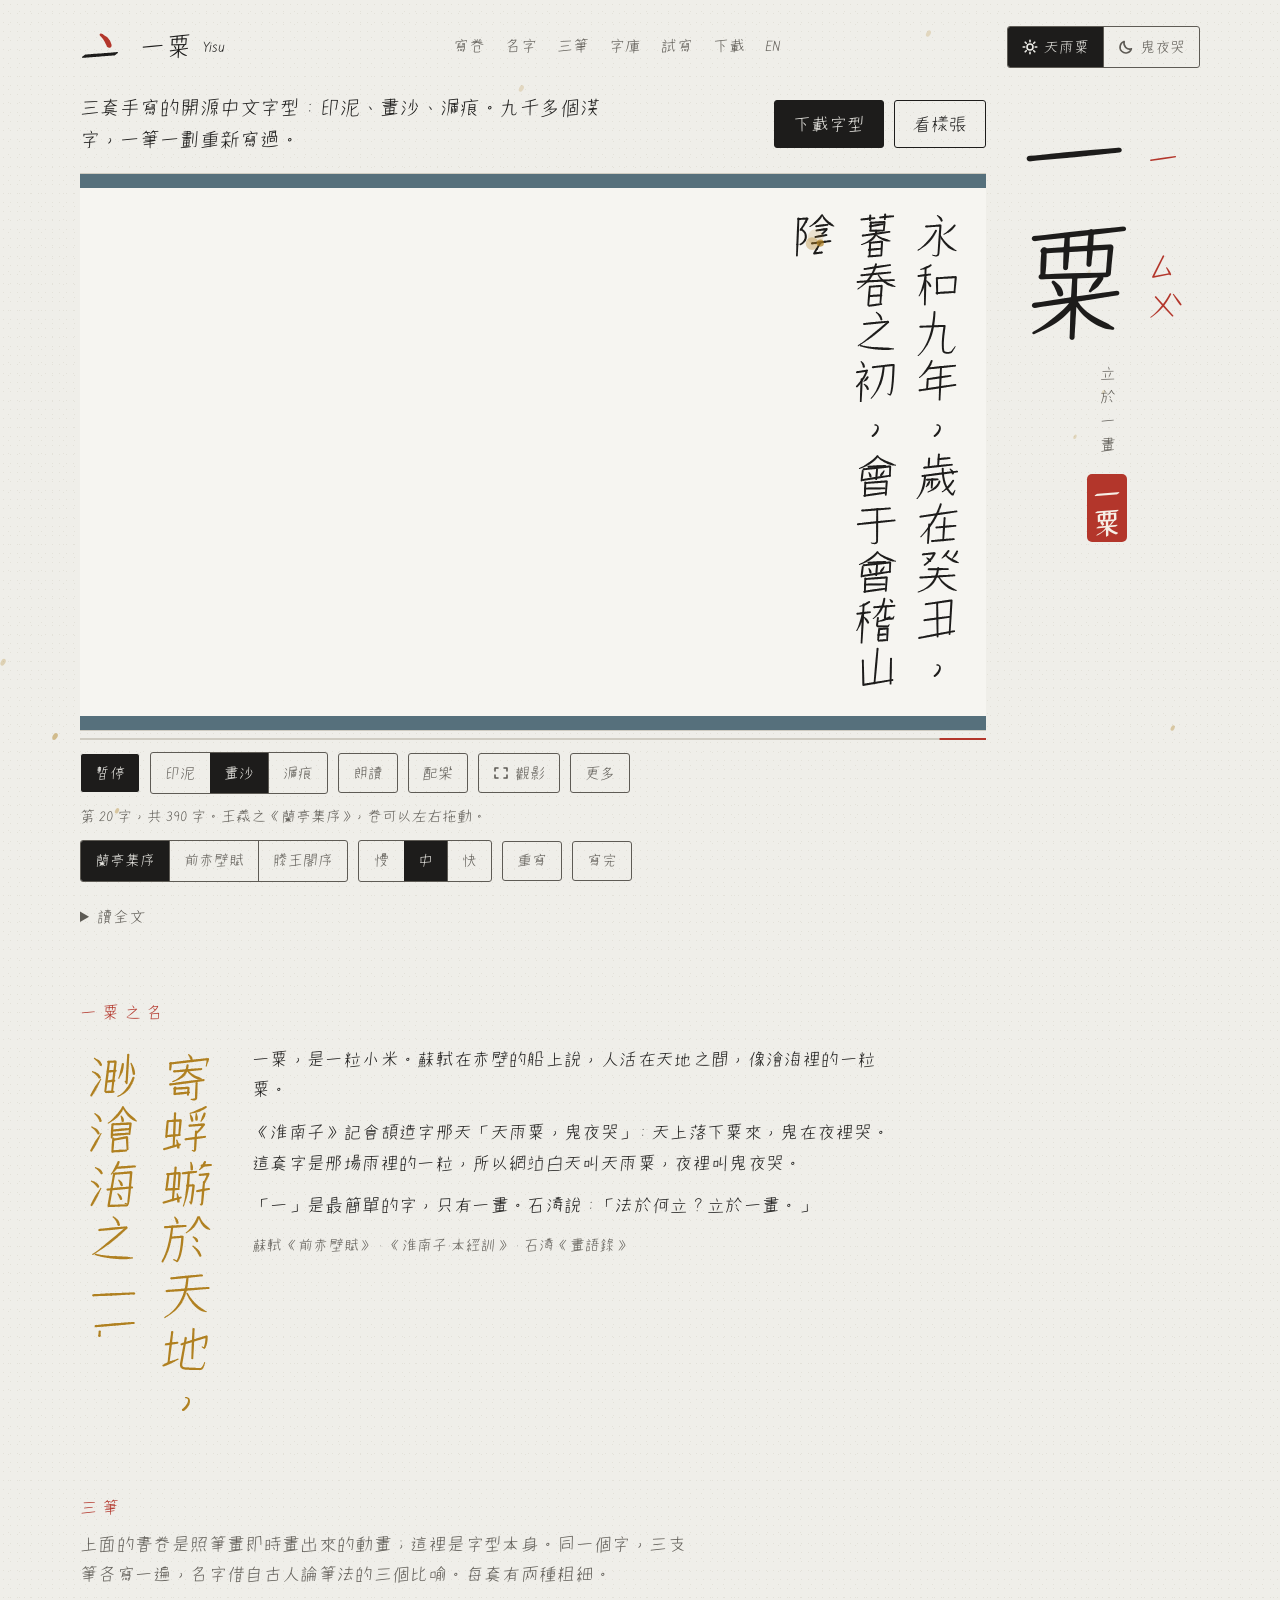
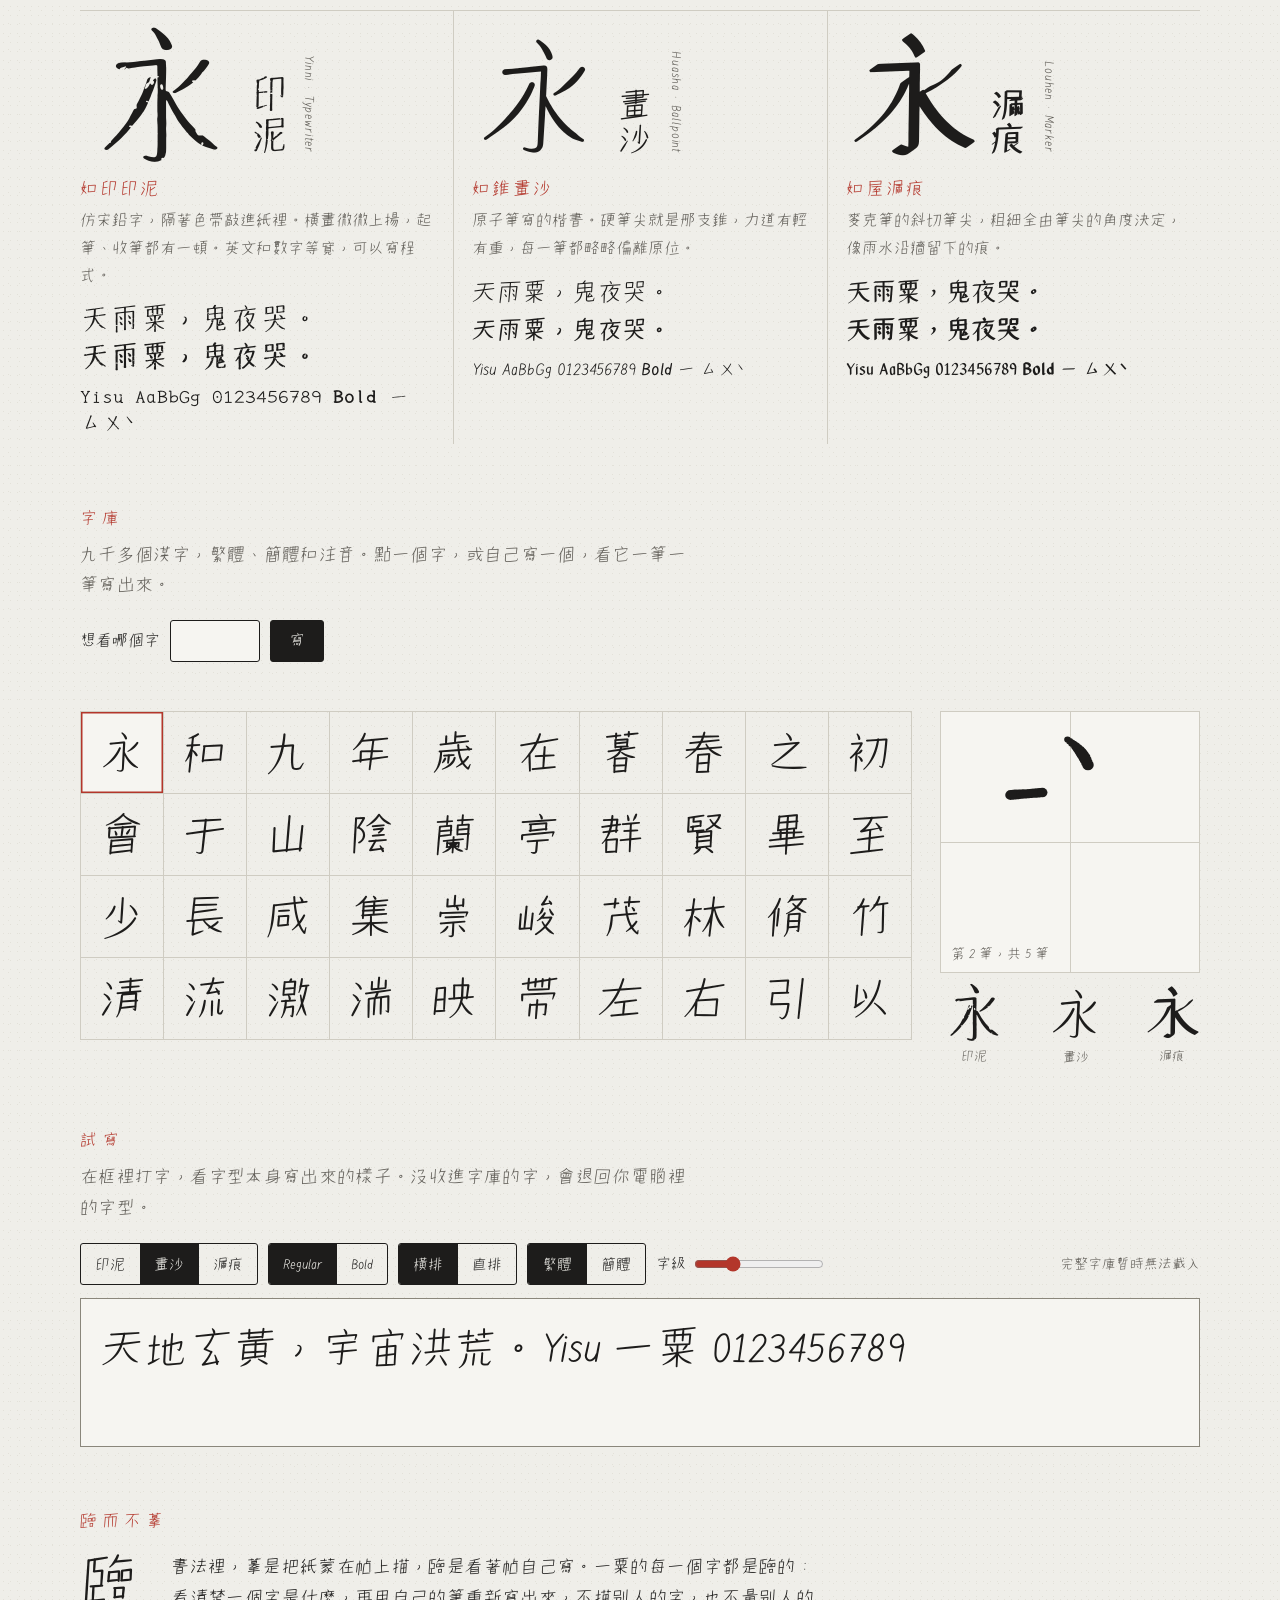
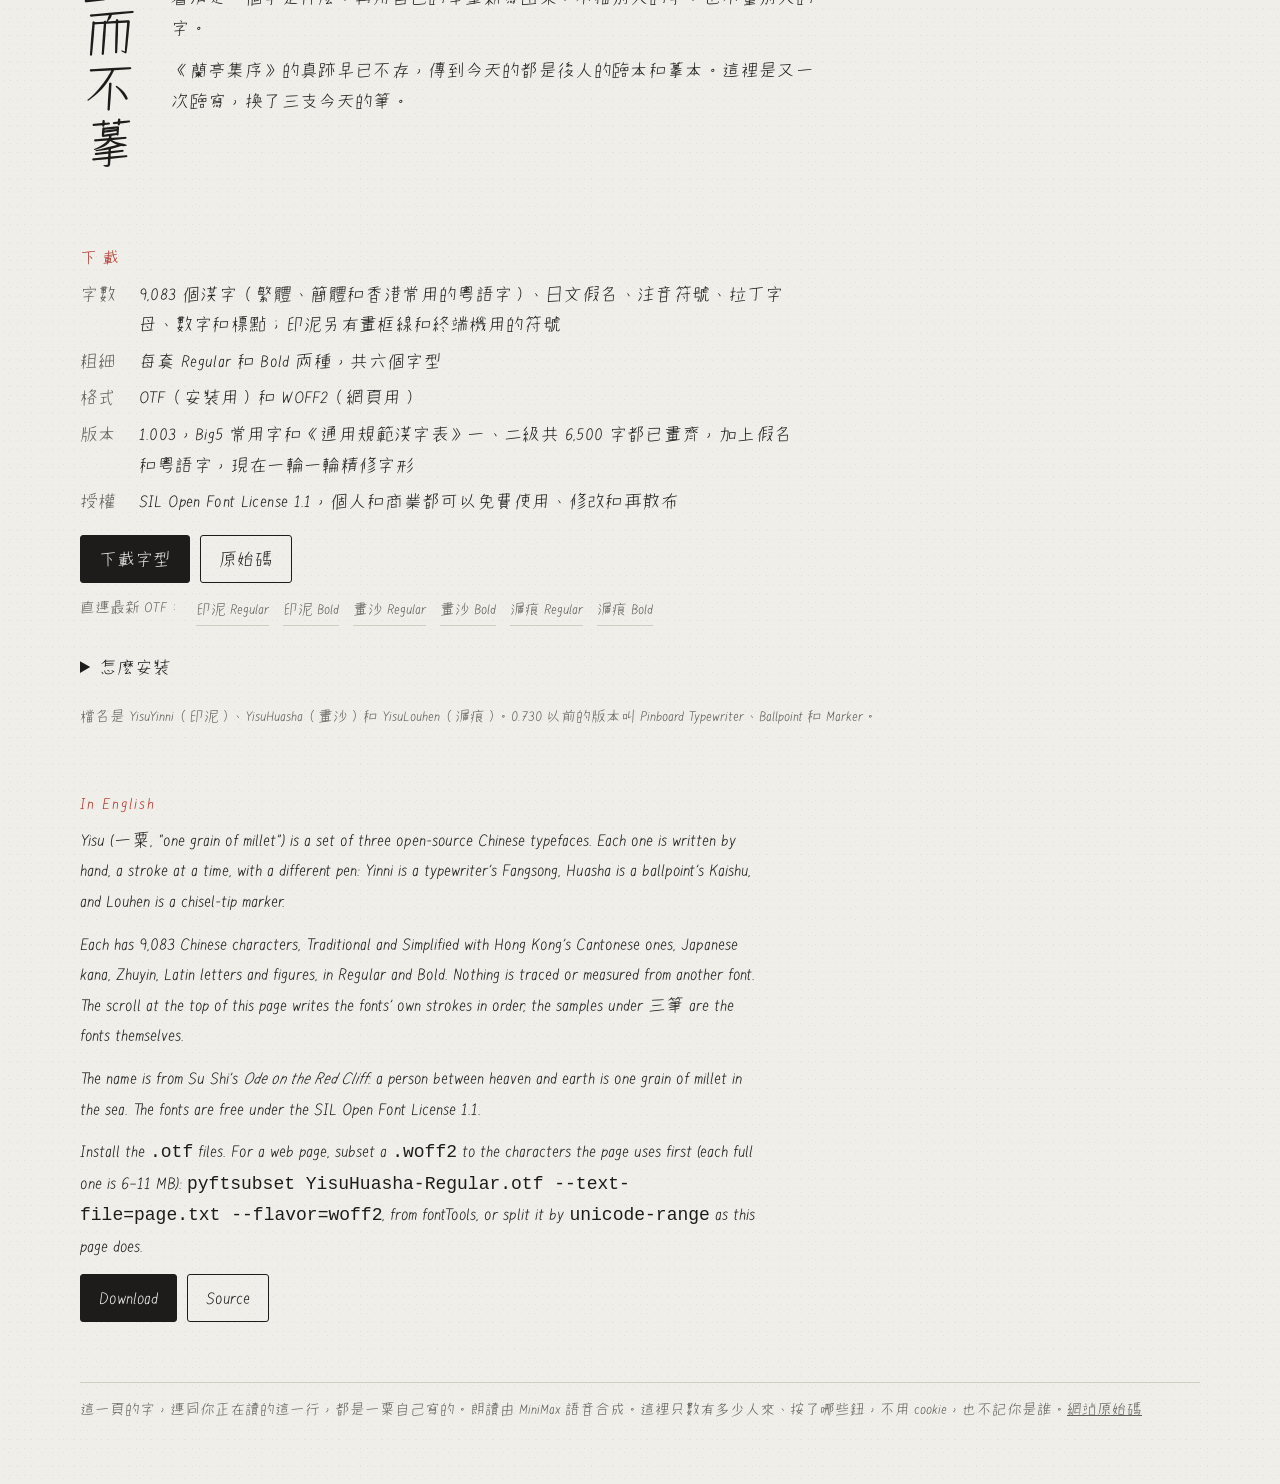
==== public/index.html @ 26fcfbab "Fonts 1.003 Co-Authored-By: Claude Opus 5.5 <noreply@anthropic.com>" ====
<!doctype html>
<html lang="zh-Hant">
<head>
<meta charset="utf-8">
<meta name="viewport" content="width=device-width, initial-scale=1, viewport-fit=cover">
<title>一粟 Yisu · 立於一畫</title>
<meta name="description" content="一粟是三套手寫的開源中文字型：印泥、畫沙、漏痕。九千多個漢字，一筆一劃重新寫過，臨而不摹。">
<link rel="canonical" href="https://yisu.aixie.de/">
<meta property="og:type" content="website">
<meta property="og:locale" content="zh_TW">
<meta property="og:url" content="https://yisu.aixie.de/">
<meta property="og:title" content="一粟 Yisu · 立於一畫">
<meta property="og:description" content="三套手寫的開源中文字型：印泥、畫沙、漏痕。看它一筆一劃寫出《蘭亭集序》。">
<meta property="og:image" content="https://yisu.aixie.de/og.png">
<meta property="og:image:width" content="1200">
<meta property="og:image:height" content="630">
<meta property="og:image:alt" content="一粟：三套手寫的開源中文字型，印泥、畫沙、漏痕">
<meta name="twitter:card" content="summary_large_image">
<meta name="theme-color" content="#efeee9" media="(prefers-color-scheme: light)">
<meta name="theme-color" content="#0b0f17" media="(prefers-color-scheme: dark)">
<script>(function(){try{var t=localStorage.getItem('yisu-theme');if(t==='light'||t==='dark'){document.documentElement.dataset.theme=t;return;}}catch(e){}if(matchMedia('(prefers-color-scheme: dark)').matches)document.documentElement.dataset.theme='dark';})();</script>
<link rel="icon" href="favicon.png" sizes="32x32" type="image/png">
<link rel="icon" href="favicon.svg" type="image/svg+xml">
<link rel="apple-touch-icon" href="apple-touch-icon.png">
<link rel="preload" href="fonts/huasha-400.woff2?v=e124b550" as="font" type="font/woff2" crossorigin>
<!-- ?2 here and on strokes.js, vo.json and the tester's index.json: under their bare names
     browsers kept these for a day. Now they are asked for again on every visit (public/_headers).
     The stroke buckets (strokes/*.json) are asked for with strokes.js's mark of their contents. -->
<link rel="stylesheet" href="fonts/faces.css?2">
<style>
/* One site, two themes from the line the name's story comes from: 天雨粟 by day (rice paper, a
   mounted handscroll), 鬼夜哭 by night (moon, river, the text mirrored in the water). What
   differs between them is all in the tokens. The three families' faces are in fonts/faces.css. */
:root {
  --mode: light; color-scheme: light;
  --paper: #efeee9; --fibre: #e3e1d9; --panel: #f6f5f1; --ink: #1d1c1b; --soft: #5e5b55; --seal: #b3362b; --accent: #b3362b; --line: #cfccc2; --edge: #8a867b;
  --cine-stage: #171615; --cine-paper: #f6f5f1; --cine-ink: #1d1c1b; --cine-band: #56707c; --cine-soft: #a39f94; --cine-moon: transparent; --cine-glow: transparent;
  --band: #56707c; --band-w: 14px; --grain: #b08020; --on-bg: #1d1c1b; --on-fg: #efeee9;
  --night-block: none; --night-flex: none; --glow: none;
  --paper-image: radial-gradient(var(--fibre) .6px, transparent .7px), radial-gradient(var(--fibre) .5px, transparent .6px);
  --paper-size: 7px 9px, 11px 13px;
  --text: "Yisu Huasha", "Songti TC", "Noto Serif TC", "PMingLiU", serif;
  --pen-font: "Yisu Huasha";
}
:root[data-theme="dark"] { --mode: dark; color-scheme: dark; --paper: #0b0f17; --fibre: #121927; --panel: transparent; --ink: #ece8da; --soft: #97a0b2; --seal: #c4472f; --accent: #d9b45a; --line: #263043; --edge: #5f6a80; --cine-stage: #070a10; --cine-paper: transparent; --cine-ink: #ece8da; --cine-band: transparent; --cine-soft: #7f8798; --cine-moon: #ece8da; --cine-glow: rgba(236, 232, 218, .35); --band: transparent; --band-w: 0px; --grain: #d9b45a; --on-bg: #d9b45a; --on-fg: #0b0f17; --night-block: block; --night-flex: flex; --glow: drop-shadow(0 0 5px rgba(236, 232, 218, .35)); --paper-image: linear-gradient(#0b0f17, #121927 60%, #0b0f17); --paper-size: 100% 100%; }
html, body { height: auto; }
body { margin: 0; background-color: var(--paper); background-image: var(--paper-image); background-size: var(--paper-size); background-position: 0 0, 3px 5px;
  color: var(--ink); font-family: var(--text); font-size: 18px; line-height: 1.7; }
canvas { display: block; max-width: none; }
button { font: inherit; color: inherit; cursor: pointer; }
a { color: inherit; }
:focus-visible { outline: 2px solid var(--accent); outline-offset: 2px; }
.sr { position: absolute; width: 1px; height: 1px; overflow: hidden; clip-path: inset(50%); white-space: nowrap; }
.skip:not(:focus) { position: absolute; width: 1px; height: 1px; overflow: hidden; clip-path: inset(50%); white-space: nowrap; }
.skip:focus { position: fixed; top: 8px; left: 8px; z-index: 50; padding: 8px 14px; background: var(--panel); color: var(--ink); border: 1px solid var(--ink); }
/* The grains fall behind the page; only the spark where a stroke begins is drawn over it. */
.rain, .sparks { position: fixed; inset: 0; width: 100%; height: 100%; pointer-events: none; }
.rain { z-index: -1; } .sparks { z-index: 5; }
.wrap { max-width: 1120px; margin: 0 auto; padding-block: 24px 64px; padding-left: max(16px, env(safe-area-inset-left, 0px)); padding-right: max(16px, env(safe-area-inset-right, 0px)); }

.ctl { display: flex; flex-wrap: wrap; gap: 8px 10px; align-items: center; font-size: 15px; }
.ctl .seg { display: inline-flex; border: 1px solid currentColor; border-radius: 3px; overflow: hidden; }
.ctl button { background: none; border: 1px solid currentColor; border-radius: 3px; padding: 6px 14px; line-height: 1.4; min-height: 40px; min-width: 44px; }
.ctl .seg button { border: 0; border-radius: 0; }
.ctl .seg button + button { border-left: 1px solid currentColor; }
.ctl button[aria-pressed="true"], .ctl button[data-on="true"] { background: var(--on-bg); color: var(--on-fg); }
.ctl button:disabled { opacity: .4; cursor: default; }
.ctl button svg { width: 16px; height: 16px; vertical-align: -3px; margin-right: 6px; fill: none; stroke: currentColor; stroke-width: 1.6; stroke-linecap: round; stroke-linejoin: round; }
.ctl label { display: inline-flex; align-items: center; gap: 8px; }
.ctl input[type="range"] { accent-color: var(--accent); width: 130px; height: 44px; margin: 0; }

nav { display: flex; flex-wrap: wrap; gap: 8px 22px; align-items: center; justify-content: space-between; font-size: 16px; color: var(--soft); }
nav .brand { display: flex; align-items: center; gap: 10px; color: var(--ink); text-decoration: none; }
nav .brand b { font-weight: 400; font-size: 26px; line-height: 1; }
nav .brand .mark { width: 40px; height: 40px; flex: none; margin-right: 10px; }
nav .links { display: flex; flex-wrap: wrap; gap: 0 8px; }
nav .links a { text-decoration: none; padding: 9px 6px; border-bottom: 1px solid transparent; }
nav .links a:hover { border-color: var(--accent); color: var(--ink); }

.hero { display: grid; grid-template-columns: minmax(0, 1fr) auto; gap: 28px; align-items: start; margin-top: 22px; }
.intro { display: flex; flex-wrap: wrap; gap: 12px 28px; align-items: center; justify-content: space-between; margin: 0 0 18px; }
.intro p { margin: 0; max-width: 27em; font-size: 20px; line-height: 1.6; }
.get { display: flex; flex-wrap: wrap; gap: 10px; }
.get a { text-decoration: none; padding: 8px 18px; border: 1px solid var(--ink); color: var(--ink); border-radius: 3px; white-space: nowrap; }
.get a.main { background: var(--on-bg); border-color: var(--on-bg); color: var(--on-fg); }
.sky { display: var(--night-flex); align-items: center; justify-content: space-between; gap: 20px; margin: 0 0 16px; }
.sky p { margin: 0; color: var(--soft); font-size: 16px; letter-spacing: .2em; text-align: right; }
.moon { flex: none; width: 84px; height: 84px; border-radius: 50%; margin-left: 4%;
  background: radial-gradient(circle at 38% 36%, #fbf8ec, #ece8da 58%, #cfc9b4); box-shadow: 0 0 44px 10px rgba(236, 232, 218, .22); }
.mount { border-block: var(--band-w) solid var(--band); background: var(--panel); box-shadow: 0 1px 0 var(--line), 0 -1px 0 var(--line); }
.scroll { overflow-x: auto; overflow-y: hidden; scrollbar-width: thin; cursor: grab; }
.scroll.drag { cursor: grabbing; user-select: none; }
#roll { filter: var(--glow); }
.water { display: var(--night-block); height: 1px; background: linear-gradient(90deg, transparent, var(--soft), transparent); opacity: .6; }
.mirror { display: var(--night-block); filter: blur(.4px); margin-top: 2px;
  -webkit-mask-image: linear-gradient(#000 55%, transparent); mask-image: linear-gradient(#000 55%, transparent); }
/* How far the writing has got: it fills from the right, the way the columns run. */
.bar { height: 2px; background: var(--line); margin-top: 8px; }
.bar i { display: block; height: 100%; background: var(--accent); transform-origin: right center; transform: scaleX(0); }
.under { display: flex; flex-wrap: wrap; gap: 10px 24px; align-items: center; justify-content: space-between; margin-top: 12px; color: var(--soft); }
.under .note { font-size: 15px; }
#more { flex-basis: 100%; }
.full { margin-top: 14px; color: var(--soft); font-size: 16px; }
.full summary { cursor: pointer; width: fit-content; padding: 8px 0; }
.full h3 { font-weight: 400; font-size: 17px; color: var(--ink); margin: 14px 0 4px; }
.full h3 small { color: var(--soft); font-size: 15px; margin-left: .6em; }
.full p { margin: 0; max-width: 40em; color: var(--ink); line-height: 1.9; }
.titlecol { display: flex; flex-direction: column; align-items: center; gap: 14px; }
.title { margin: 0; font-weight: 400; font-size: 124px; line-height: 1.04; padding-right: .5em; }
.title span { display: block; position: relative; }
.title i::before, .title i::after { position: absolute; font-style: normal; font-size: .3em; line-height: 1; color: var(--accent); white-space: nowrap; }
.title i::after { content: attr(data-zy); left: 3.5em; top: 50%; transform: translateY(-50%); writing-mode: vertical-rl; }
.title i::before { content: attr(data-tone); left: 4.15em; top: 50%; }
.titlecol .tag { writing-mode: vertical-rl; letter-spacing: .5em; color: var(--soft); font-size: 16px; }
.seal { display: inline-block; background: var(--seal); color: #f6efe6; padding: 6px 5px; border-radius: 5px; font: 700 28px/1.05 "Yisu Louhen", var(--text); writing-mode: vertical-rl; }

h2 { font-weight: 400; font-size: 17px; letter-spacing: .3em; color: var(--accent); margin: 60px 0 6px; scroll-margin-top: 16px; }
.lead { max-width: 34em; color: var(--soft); margin: 0 0 20px; letter-spacing: .02em; }
.pair { display: grid; grid-template-columns: auto minmax(0, 1fr); gap: 32px; align-items: start; margin-top: 16px; }
.pair p { margin: 0 0 12px; max-width: 36em; letter-spacing: .02em; }
.pair .from, .from { color: var(--soft); font-size: 15px; }
.vert { writing-mode: vertical-rl; font-size: 54px; line-height: 1.1; margin: 0; letter-spacing: .04em; }
.pens { display: grid; grid-template-columns: repeat(3, minmax(0, 1fr)); border-top: 1px solid var(--line); }
.pen { padding: 20px 18px 8px; border-left: 1px solid var(--line); min-width: 0; }
.pen:first-child { border-left: 0; padding-left: 0; }
.pen .spec { font-family: var(--f), var(--text); }
.pen .row { display: flex; align-items: flex-end; gap: 12px; }
.pen .glyph { font-size: 132px; line-height: 1; }
.pen h3 { margin: 0 0 8px; font-weight: 400; font-size: 34px; line-height: 1.05; writing-mode: vertical-rl; }
.pen .latin { color: var(--soft); font-size: 14px; letter-spacing: .06em; align-self: flex-end; margin-bottom: 10px; writing-mode: vertical-rl; }
.pen q { display: block; color: var(--accent); margin: 10px 0 4px; quotes: none; letter-spacing: .12em; }
.pen p { margin: 0; color: var(--soft); font-size: 16px; }
.pen .line { color: var(--ink); font-size: 25px; line-height: 1.45; margin-top: 12px; overflow-wrap: anywhere; }
.pen .line + .line { margin-top: 2px; }
.pen .line.small { font-size: 18px; margin-top: 8px; }
.pen .line b, .pen b.line { font-weight: 700; }
.lib { display: grid; grid-template-columns: minmax(0, 1fr) 260px; gap: 28px; align-items: start; }
.cells { display: grid; grid-template-columns: repeat(auto-fill, minmax(48px, 1fr)); border-top: 1px solid var(--line); border-left: 1px solid var(--line); }
.cells button { border: 0; border-right: 1px solid var(--line); border-bottom: 1px solid var(--line); background: none; padding: 9px 4px; min-height: 48px;
  font: 400 30px/1 var(--pen-font), var(--text); color: var(--ink); }
@media (min-width: 1000px) { .cells { grid-template-columns: repeat(auto-fill, minmax(78px, 1fr)); } .cells button { min-height: 82px; font-size: 46px; } }
.cells button[aria-pressed="true"] { background: var(--panel); box-shadow: inset 0 0 0 1.5px var(--accent); }
.big { border: 1px solid var(--line); background-color: var(--panel); padding: 10px; position: relative;
  background-image: linear-gradient(var(--line), var(--line)), linear-gradient(var(--line), var(--line)); background-size: 100% 1px, 1px 100%; background-position: center, center; background-repeat: no-repeat; }
.big .count { position: absolute; left: 10px; bottom: 6px; font-size: 14px; color: var(--soft); }
.three { display: flex; justify-content: space-between; align-items: baseline; margin-top: 10px; font-size: 56px; line-height: 1.1; }
.three span { display: grid; justify-items: center; gap: 2px; }
.three i { font-style: normal; }
.three small { font: 13px/1.4 var(--text); color: var(--soft); }
.ask { display: flex; flex-wrap: wrap; gap: 8px 10px; align-items: center; margin: 0 0 16px; font-size: 16px; }
.ask input { width: 4.5em; font: inherit; text-align: center; padding: 6px 8px; min-height: 28px; border: 1px solid var(--ink); border-radius: 3px; background: var(--panel); color: var(--ink); }
.ask button { border: 1px solid var(--on-bg); border-radius: 3px; padding: 6px 18px; min-height: 42px; background: var(--on-bg); color: var(--on-fg); }
.ask output { color: var(--soft); font-size: 15px; flex-basis: 100%; min-height: 1.7em; }
.try { border: 1px solid var(--edge); background: var(--panel); margin-top: 12px; padding: 16px 20px; min-height: 2.6em; max-height: 70vh; overflow: auto;
  font: 400 44px/1.5 "Yisu Huasha", var(--text); white-space: pre-wrap; overflow-wrap: anywhere; }
.try.v { writing-mode: vertical-rl; height: 8.4em; max-height: none; width: 100%; box-sizing: border-box; }   /* its width would grow with the text */
.try-status { font-size: 14px; color: var(--soft); margin-left: auto; min-height: 1.4em; }
.facts { display: grid; grid-template-columns: auto minmax(0, 1fr); gap: 6px 22px; margin: 4px 0 18px; max-width: 40em; letter-spacing: .02em; }
.facts dt { color: var(--soft); white-space: nowrap; } .facts dd { margin: 0; }
.quick-dl { display: flex; flex-wrap: wrap; gap: 6px 14px; margin-top: 12px; font-size: 15px; color: var(--soft); }
.quick-dl a { text-decoration: none; border-bottom: 1px solid var(--line); padding: 2px 0; }
.quick-dl a:hover { color: var(--ink); border-color: var(--accent); }
.how { margin-top: 18px; max-width: 40em; }
.how summary { cursor: pointer; width: fit-content; padding: 8px 0; }
.how ul { margin: 4px 0 0; padding-left: 1.2em; color: var(--soft); font-size: 16px; }
.how code { font: 14px/1.5 ui-monospace, "SF Mono", Menlo, monospace; color: var(--ink); overflow-wrap: anywhere; }
.en { max-width: 38em; }
.en p { margin: 0 0 12px; }
footer { margin-top: 60px; padding-top: 14px; border-top: 1px solid var(--line); color: var(--soft); font-size: 15px; }
footer a { display: inline-block; padding: 9px 0; margin: -9px 0; }

@media (pointer: coarse) { .ctl button { min-height: 44px; } nav .links a { padding: 11px 8px; } }
@media (max-width: 760px) {
  .hero { grid-template-columns: minmax(0, 1fr); } .titlecol { flex-direction: row; justify-content: flex-start; order: -1; gap: 18px; }
  .title { font-size: 64px; display: flex; padding-right: 0; gap: .5em; } .title span { padding-right: .45em; }
  .title i::after { left: 3.45em; } .title i::before { left: 4.1em; }
  .intro p { font-size: 18px; }
  .pens { grid-template-columns: minmax(0, 1fr); } .pen { border-left: 0; padding-left: 0; border-top: 1px solid var(--line); } .pen:first-child { border-top: 0; }
  .lib { grid-template-columns: minmax(0, 1fr); }
  .pair { gap: 18px; } .vert { font-size: 40px; }
  .try { font-size: 34px; padding: 12px 14px; }
}
@media (max-width: 520px) {
  nav { row-gap: 4px; } nav .links { order: 3; flex: 1 0 100%; justify-content: space-between; gap: 0; } nav .links a { padding-inline: 2px; }
  .theme span { position: absolute; width: 1px; height: 1px; overflow: hidden; clip-path: inset(50%); } .theme svg { margin-right: 0 !important; } }
/* The viewing mode: the scroll alone on a dark table (by night, on the sky itself), large, the
   camera following the pen. The script sizes what is in it, since it knows the screen. */
.cine-on { overflow: hidden; }
.cine { position: fixed; inset: 0; z-index: 20; overflow: hidden; background: var(--cine-stage); color: #ece8da; --on-bg: #ece8da; --on-fg: #171615; outline: 0; }
.cine[hidden], .cine-end[hidden], .cine-label [hidden] { display: none; }
.cine-moon { position: absolute; left: 6%; top: 15%; width: 9%; aspect-ratio: 1; border-radius: 50%; background: var(--cine-moon); box-shadow: 0 0 46px var(--cine-glow); opacity: .92; transition: opacity 1.4s; }
.cine.veil .cine-moon { opacity: .08; }
.cine-label { position: absolute; left: max(3%, env(safe-area-inset-left, 0px)); top: calc(3.4% + env(safe-area-inset-top, 0px)); font-size: 14px; line-height: 1; letter-spacing: .32em; color: var(--cine-soft); transition: opacity .8s; }
.cine-label i { font-style: normal; margin-left: 1.2em; }
.cine-view { position: absolute; left: 0; right: 0; top: 10%; height: 71%; overflow: hidden; transition: opacity 1s; }
/* Two canvases: the stretch of the scroll being written, at full size, and for the closing
   shot the whole scroll small (--mount keeps its mount in scale). */
#cine-roll, #cine-far { position: absolute; left: 0; top: 8px; display: block; background: var(--cine-paper); box-shadow: 0 calc(var(--mount, 8px) * -1) 0 var(--cine-band), 0 var(--mount, 8px) 0 var(--cine-band); transform-origin: 0 0; will-change: transform; }
#cine-far { opacity: 0; }
.cine-water { position: absolute; left: 0; right: 0; display: var(--night-block); pointer-events: none; transition: opacity 1.2s; }
.cine-water::before { content: ""; position: absolute; left: 0; right: 0; top: 0; height: 1px; background: linear-gradient(90deg, transparent, var(--soft), transparent); opacity: .6; }
.cine-water canvas { display: block; margin-top: 2px; filter: blur(.4px); -webkit-mask-image: linear-gradient(#000 55%, transparent); mask-image: linear-gradient(#000 55%, transparent); }
.cine[data-phase="title"] .cine-water, .cine[data-phase="wide"] .cine-water { opacity: 0; transition: opacity .5s; }
/* The words sit on the water there, so they darken it under them. */
:root[data-theme="dark"] .cine-caption canvas { box-sizing: content-box; padding: 10px 70px; background: radial-gradient(ellipse closest-side, var(--cine-stage) 55%, rgba(7, 10, 16, .75) 78%, transparent); }
.cine-card { position: absolute; inset: 0; display: flex; flex-direction: row-reverse; align-items: center; justify-content: center; gap: 2.4%; transition: opacity .8s; }
.cine-card canvas, .cine-caption canvas { display: block; }
#cine-by { align-self: flex-end; }
.cine-caption { position: absolute; left: 0; right: 0; bottom: 3.5%; height: 13%; display: flex; align-items: center; justify-content: center; transition: opacity .6s; }
.cine-end { position: absolute; inset: 0; align-items: flex-end; justify-content: center; padding-bottom: 7vh; }
.cine-ctl { position: absolute; right: max(2.4%, env(safe-area-inset-right, 0px)); top: calc(2.2% + env(safe-area-inset-top, 0px)); max-width: 92%; justify-content: flex-end; font-size: 14px; transition: opacity .4s; }
.cine.idle .cine-ctl:not(:focus-within) { opacity: 0; }
.cine.idle { cursor: none; }
.cine-bar { position: absolute; left: 0; right: 0; bottom: 0; height: 2px; background: rgba(236, 232, 218, .3); }
.cine-bar i { position: absolute; right: 0; top: 0; height: 100%; width: 0; background: var(--accent); }
.cine[data-phase="title"] .cine-view, .cine[data-phase="title"] .cine-label, .cine[data-phase="title"] .cine-caption { opacity: 0; }
.cine:not([data-phase="title"]) .cine-card { opacity: 0; }
.cine[data-phase="wide"] .cine-caption, .cine[data-phase="end"] .cine-caption, .cine.nocap .cine-caption { opacity: 0; }
.cine[data-phase="wide"] #cine-far, .cine[data-phase="end"] #cine-far { opacity: 1; }
.cine[data-phase="wide"] #cine-roll, .cine[data-phase="wide"] #cine-far, .cine[data-phase="end"] #cine-far { transition: transform 3.4s cubic-bezier(.4, 0, .2, 1); }
.cine.settled #cine-roll { opacity: 0; transition: transform 3.4s cubic-bezier(.4, 0, .2, 1), opacity 1.2s; }
/* A narrow screen: the buttons take two rows, so the band above the scroll is taller, and the
   name sits beside the second row. A short one (a phone on its side): smaller buttons, 40 px. */
@media (max-width: 620px) {
  .cine-view { top: 15%; height: 66%; }
  .cine-ctl { font-size: 13px; gap: 6px 8px; }
  .cine-ctl button { padding: 4px 10px; min-height: 44px; }
  .cine-label { top: calc(2.2% + env(safe-area-inset-top, 0px) + 50px); line-height: 44px; font-size: 13px; letter-spacing: .2em; }
  .cine-label i { margin-left: .8em; }
}
@media (max-height: 500px) {
  .cine-ctl { font-size: 13px; top: calc(1% + env(safe-area-inset-top, 0px)); }
  .cine-ctl button { padding: 2px 10px; min-height: 40px; }
  .cine-label { font-size: 12px; top: calc(3.4% + env(safe-area-inset-top, 0px)); line-height: 1; }
}
@media (max-width: 620px) and (max-height: 500px) { .cine:not(.idle) .cine-label { opacity: 0; } }
@media (prefers-reduced-motion: reduce) { .cine * { transition: none !important; } }
@media (prefers-reduced-motion: reduce) { * { scroll-behavior: auto !important; } }
</style>
</head>
<body>

<canvas class="rain" id="rain" aria-hidden="true"></canvas>
<canvas class="sparks" id="sparks" aria-hidden="true"></canvas>
<a class="skip" href="#hero">跳到正文</a>
<div class="wrap">
  <nav aria-label="網站導覽">
    <a class="brand" href="#hero" data-to="hero"><!--mark--><svg xmlns="http://www.w3.org/2000/svg" viewBox="0 0 1000 1000" class="mark" aria-hidden="true"><path fill="var(--ink)" d="M922 628C917 628 907 629 899 630C891 630 878 631 870 632C843 634 808 637 758 641C751 641 738 642 731 643C718 644 710 644 675 648C667 649 654 650 646 650C639 651 628 652 622 652C616 653 603 653 596 654C588 655 576 656 568 656C534 659 525 660 512 661C505 661 492 662 484 663C477 663 464 664 457 665C449 665 435 666 428 667C411 668 390 670 372 671C343 674 329 675 318 675C312 676 301 677 294 677C285 678 273 679 266 679C248 681 227 682 210 684C202 684 190 685 181 686C145 689 141 689 138 690C133 692 123 698 82 728C63 740 62 741 55 747C52 750 50 752 50 755C50 758 53 762 58 768C60 771 61 773 66 773C70 773 77 772 88 771C95 771 107 770 115 769C123 769 137 768 144 767C176 765 187 764 200 763C208 762 220 761 227 761C236 760 247 759 253 759C259 758 270 757 278 757C285 756 299 755 306 755C314 754 326 752 334 751C343 751 355 750 363 749C370 749 382 748 390 747C399 746 411 745 419 745C426 744 439 743 446 743C454 742 466 741 474 741C488 740 506 738 530 736C538 736 549 735 556 734C562 734 573 733 581 732C589 732 601 731 610 730C633 728 651 727 665 726C673 725 685 724 693 724C710 723 731 721 749 720C756 719 770 718 777 717C792 716 810 715 833 713C840 713 849 712 853 712C863 711 863 711 891 691C921 671 941 657 946 652C949 650 950 648 950 645C950 642 948 638 943 632C940 628 939 627 935 627C932 627 929 627 922 628Z"/><path fill="var(--accent)" d="M516 162C499 166 490 179 490 194C490 197 490 203 492 207C494 212 499 218 512 229C531 242 557 272 570 294C583 313 587 319 594 333C600 341 605 350 605 352C607 354 611 360 613 365C617 371 622 380 626 388C630 395 635 406 637 412C660 451 661 455 667 472C673 488 676 494 684 501C697 514 714 520 729 520C760 520 792 496 790 462C790 451 790 451 783 427C779 419 775 406 773 401C770 391 764 373 758 361C757 356 742 333 740 328C738 326 736 322 734 320C732 317 721 302 712 292C701 279 674 253 658 240C641 225 605 203 587 192C583 188 577 186 576 184C551 167 536 160 523 160C522 160 518 160 516 162Z"/></svg><!--/mark--><b class="spec">一粟</b><span>Yisu</span></a>
    <span class="links"><a href="#hero" data-to="hero">寫卷</a><a href="#name" data-to="name">名字</a><a href="#pens" data-to="pens">三筆</a><a href="#lib" data-to="lib">字庫</a><a href="#try" data-to="try">試寫</a><a href="#get" data-to="get">下載</a><a href="#en" data-to="en" lang="en">EN</a></span>
    <span class="ctl"><span class="seg theme" role="group" aria-label="明暗主題">
      <button id="theme-light" data-set="light" aria-pressed="true" aria-label="白天：天雨粟"><svg viewBox="0 0 16 16" aria-hidden="true"><circle cx="8" cy="8" r="3"/><path d="M8 1.2v1.6M8 13.2v1.6M1.2 8h1.6M13.2 8h1.6M3.2 3.2l1.1 1.1M11.7 11.7l1.1 1.1M3.2 12.8l1.1-1.1M11.7 4.3l1.1-1.1"/></svg><span>天雨粟</span></button>
      <button id="theme-dark" data-set="dark" aria-pressed="false" aria-label="夜晚：鬼夜哭"><svg viewBox="0 0 16 16" aria-hidden="true"><path d="M13.4 9.8A5.8 5.8 0 0 1 6.2 2.6a5.8 5.8 0 1 0 7.2 7.2z"/></svg><span>鬼夜哭</span></button>
    </span></span>
  </nav>

  <section class="hero" id="hero">
    <div style="min-width:0">
      <div class="intro">
        <p>三套手寫的開源中文字型：印泥、畫沙、漏痕。九千多個漢字，一筆一劃重新寫過。</p>
        <div class="get"><a class="main" href="https://github.com/zjlgdx/yisu-fonts/releases/latest" target="_blank" rel="noopener">下載字型</a><a href="#pens" data-to="pens">看樣張</a></div>
      </div>
      <div class="sky" aria-hidden="true"><div class="moon"></div><p>月出於東山之上，徘徊於斗牛之間。</p></div>
      <div class="mount"><div class="scroll" id="scroll" tabindex="0" aria-label="直排書卷，可左右捲動">
        <canvas id="roll" role="img"></canvas><div class="water" aria-hidden="true"></div><canvas class="mirror" id="mirror" aria-hidden="true"></canvas>
      </div></div>
      <div class="bar" aria-hidden="true"><i id="bar"></i></div>
      <noscript><p class="lead" style="margin-top:14px">書卷和筆順要開啟 JavaScript 才會寫出來。字型本身在下面的「三筆」，全文在「讀全文」。</p></noscript>
      <div class="under">
        <div class="ctl">
          <button id="play" data-on="true">暫停</button>
          <span class="seg" role="group" aria-label="換筆">
            <button id="pen-clay" data-pen="clay" aria-pressed="false">印泥</button><button id="pen-sand" data-pen="sand" aria-pressed="true">畫沙</button><button id="pen-rain" data-pen="rain" aria-pressed="false">漏痕</button>
          </span>
          <button id="read" aria-pressed="false">朗讀</button>
          <button id="sound" aria-pressed="false">配樂</button>
          <button id="cine-open" title="全螢幕看這一卷，有朗讀和配樂"><svg viewBox="0 0 16 16" aria-hidden="true"><path d="M2 6V3h3M11 3h3v3M14 10v3h-3M5 13H2v-3"/></svg>觀影</button>
          <button id="more-btn" aria-expanded="false" aria-controls="more">更多</button>
        </div>
        <span class="note"><span id="progress"></span><span id="note"></span></span>
        <div class="ctl" id="more" hidden>
          <span class="seg" role="group" aria-label="換一卷">
            <button id="piece-lanting" data-piece="lanting" aria-pressed="true">蘭亭集序</button><button id="piece-chibi" data-piece="chibi" aria-pressed="false">前赤壁賦</button><button id="piece-tengwang" data-piece="tengwang" aria-pressed="false">滕王閣序</button>
          </span>
          <span class="seg" role="group" aria-label="速度">
            <button id="slow" data-rate="0.6" aria-pressed="false">慢</button><button id="mid" data-rate="1.5" aria-pressed="true">中</button><button id="fast" data-rate="4" aria-pressed="false">快</button>
          </span>
          <button id="again">重寫</button>
          <button id="finish">寫完</button>
        </div>
      </div>
      <details class="full">
        <summary>讀全文</summary>
        <h3>蘭亭集序<small>王羲之 · 東晉永和九年</small></h3>
        <p id="text-lanting" class="far">永和九年，歲在癸丑，暮春之初，會于會稽山陰之蘭亭，脩禊事也。群賢畢至，少長咸集。此地有崇山峻領，茂林脩竹；又有清流激湍，暎帶左右，引以為流觴曲水，列坐其次。雖無絲竹管弦之盛，一觴一詠，亦足以暢敘幽情。是日也，天朗氣清，惠風和暢，仰觀宇宙之大，俯察品類之盛，所以遊目騁懷，足以極視聽之娛，信可樂也。夫人之相與，俯仰一世，或取諸懷抱，悟言一室之內；或因寄所託，放浪形骸之外。雖趣舍萬殊，靜躁不同，當其欣於所遇，暫得於己，快然自足，不知老之將至。及其所之既倦，情隨事遷，感慨係之矣。向之所欣，俛仰之閒，以為陳迹，猶不能不以之興懷。況脩短隨化，終期於盡。古人云：「死生亦大矣。」豈不痛哉！每攬昔人興感之由，若合一契，未嘗不臨文嗟悼，不能喻之於懷。固知一死生為虛誕，齊彭殤為妄作。後之視今，亦由今之視昔，悲夫！故列敘時人，錄其所述，雖世殊事異，所以興懷，其致一也。後之攬者，亦將有感於斯文。</p>
        <h3>前赤壁賦（開頭）<small>蘇軾 · 北宋元豐五年</small></h3>
        <p id="text-chibi" class="far">壬戌之秋，七月既望，蘇子與客泛舟遊於赤壁之下。清風徐來，水波不興。舉酒屬客，誦明月之詩，歌窈窕之章。少焉，月出於東山之上，徘徊於斗牛之間。白露橫江，水光接天。縱一葦之所如，凌萬頃之茫然。浩浩乎如馮虛御風，而不知其所止；飄飄乎如遺世獨立，羽化而登仙。</p>
        <h3>滕王閣序<small>王勃 · 唐上元二年</small></h3>
        <p id="text-tengwang" class="far">豫章故郡，洪都新府。星分翼軫，地接衡廬。襟三江而帶五湖，控蠻荊而引甌越。物華天寶，龍光射牛斗之墟；人傑地靈，徐孺下陳蕃之榻。雄州霧列，俊采星馳。臺隍枕夷夏之交，賓主盡東南之美。都督閻公之雅望，棨戟遙臨；宇文新州之懿範，襜帷暫駐。十旬休假，勝友如雲。千里逢迎，高朋滿座。騰蛟起鳳，孟學士之詞宗；紫電青霜，王將軍之武庫。家君作宰，路出名區。童子何知？躬逢勝餞。<br>
          時維九月，序屬三秋。潦水盡而寒潭清，煙光凝而暮山紫。儼驂騑於上路，訪風景於崇阿。臨帝子之長洲，得天人之舊館。層臺聳翠，上出重霄；飛閣流丹，下臨無地。鶴汀鳧渚，窮島嶼之縈迴；桂殿蘭宮，即岡巒之體勢。<br>
          披繡闥，俯雕甍。山原曠其盈視，川澤紆其駭矚。閭閻撲地，鐘鳴鼎食之家；舸艦彌津，青雀黃龍之舳。雲銷雨霽，彩徹區明。落霞與孤鶩齊飛，秋水共長天一色。漁舟唱晚，響窮彭蠡之濱；雁陣驚寒，聲斷衡陽之浦。<br>
          遙襟甫暢，逸興遄飛。爽籟發而清風生，纖歌凝而白雲遏。睢園綠竹，氣凌彭澤之樽；鄴水朱華，光照臨川之筆。四美具，二難并。窮睇眄於中天，極娛遊於暇日。天高地迥，覺宇宙之無窮；興盡悲來，識盈虛之有數。望長安於日下，目吳會於雲間。地勢極而南溟深，天柱高而北辰遠。關山難越，誰悲失路之人；萍水相逢，盡是他鄉之客。懷帝閽而不見，奉宣室以何年？<br>
          嗟乎！時運不齊，命途多舛。馮唐易老，李廣難封。屈賈誼於長沙，非無聖主；竄梁鴻於海曲，豈乏明時？所賴君子安貧，達人知命。老當益壯，寧移白首之心；窮且益堅，不墜青雲之志。酌貪泉而覺爽，處涸轍以猶歡。北海雖賒，扶搖可接；東隅已逝，桑榆非晚。孟嘗高潔，空餘報國之情；阮籍猖狂，豈效窮途之哭？<br>
          勃，三尺微命，一介書生，無路請纓，等終軍之弱冠；有懷投筆，慕宗愨之長風。捨簪笏於百齡，奉晨昏於萬里。非謝家之寶樹，接孟氏之芳鄰。他日趨庭，叨陪鯉對；今茲捧袂，喜託龍門。楊意不逢，撫凌雲而自惜；鍾期既遇，奏流水以何慚？<br>
          嗚乎！勝地不常，盛筵難再。蘭亭已矣，梓澤丘墟。臨別贈言，幸承恩於偉餞；登高作賦，是所望於群公。敢竭鄙懷，恭疏短引。一言均賦，四韻俱成。請灑潘江，各傾陸海云爾。<br>
          滕王高閣臨江渚，佩玉鳴鸞罷歌舞。畫棟朝飛南浦雲，珠簾暮捲西山雨。閒雲潭影日悠悠，物換星移幾度秋。閣中帝子今何在，檻外長江空自流。</p>
        <p class="from" style="margin-top:12px">《蘭亭集序》依神龍本的寫法：脩、暎、俛、閒、以、由、攬、領、迹。《滕王閣序》連同篇末的詩。</p>
      </details>
    </div>
    <div class="titlecol">
      <h1 class="title spec"><span>一<i aria-hidden="true" data-zy="ㄧ"></i></span><span>粟<i aria-hidden="true" data-zy="ㄙㄨ" data-tone="ˋ"></i></span><b class="sr" lang="en"> Yisu</b></h1>
      <span class="tag">立於一畫</span>
      <span class="seal spec" title="一粟" aria-hidden="true">一粟</span>
    </div>
  </section>

  <h2 id="name">一粟之名</h2>
  <div class="pair">
    <canvas id="quote" role="img" aria-label="寄蜉蝣於天地，渺滄海之一粟。"></canvas>
    <div>
      <p>一粟，是一粒小米。蘇軾在赤壁的船上說，人活在天地之間，像滄海裡的一粒粟。</p>
      <p>《淮南子》記倉頡造字那天「天雨粟，鬼夜哭」：天上落下粟來，鬼在夜裡哭。這套字是那場雨裡的一粒，所以網站白天叫天雨粟，夜裡叫鬼夜哭。</p>
      <p>「一」是最簡單的字，只有一畫。石濤說：「法於何立？立於一畫。」</p>
      <p class="from">蘇軾《前赤壁賦》 · 《淮南子·本經訓》 · 石濤《畫語錄》</p>
    </div>
  </div>

  <h2 id="pens">三筆</h2>
  <p class="lead">上面的書卷是照筆畫即時畫出來的動畫；這裡是字型本身。同一個字，三支筆各寫一遍，名字借自古人論筆法的三個比喻。每套有兩種粗細。</p>
  <div class="pens">
    <article class="pen" style="--f: 'Yisu Yinni'">
      <div class="row"><span class="glyph spec" aria-hidden="true">永</span><h3 class="spec">印泥</h3><span class="latin" lang="en">Yinni · Typewriter</span></div>
      <q>如印印泥</q><p>仿宋鉛字，隔著色帶敲進紙裡。橫畫微微上揚，起筆、收筆都有一頓。英文和數字等寬，可以寫程式。</p>
      <p class="line spec">天雨粟，鬼夜哭。</p><p class="line spec"><b>天雨粟，鬼夜哭。</b></p>
      <p class="line small spec">Yisu AaBbGg 0123456789 <b>Bold</b> ㄧ ㄙㄨˋ</p>
    </article>
    <article class="pen" style="--f: 'Yisu Huasha'">
      <div class="row"><span class="glyph spec" aria-hidden="true">永</span><h3 class="spec">畫沙</h3><span class="latin" lang="en">Huasha · Ballpoint</span></div>
      <q>如錐畫沙</q><p>原子筆寫的楷書。硬筆尖就是那支錐，力道有輕有重，每一筆都略略偏離原位。</p>
      <p class="line spec">天雨粟，鬼夜哭。</p><p class="line spec"><b>天雨粟，鬼夜哭。</b></p>
      <p class="line small spec">Yisu AaBbGg 0123456789 <b>Bold</b> ㄧ ㄙㄨˋ</p>
    </article>
    <article class="pen" style="--f: 'Yisu Louhen'">
      <div class="row"><span class="glyph spec" aria-hidden="true">永</span><h3 class="spec">漏痕</h3><span class="latin" lang="en">Louhen · Marker</span></div>
      <q>如屋漏痕</q><p>麥克筆的斜切筆尖，粗細全由筆尖的角度決定，像雨水沿牆留下的痕。</p>
      <p class="line spec">天雨粟，鬼夜哭。</p><p class="line spec"><b>天雨粟，鬼夜哭。</b></p>
      <p class="line small spec">Yisu AaBbGg 0123456789 <b>Bold</b> ㄧ ㄙㄨˋ</p>
    </article>
  </div>

  <h2 id="lib">字庫</h2>
  <p class="lead">九千多個漢字，繁體、簡體和注音。點一個字，或自己寫一個，看它一筆一筆寫出來。</p>
  <form class="ask" id="ask"><label for="ask-in">想看哪個字</label><input id="ask-in" autocomplete="off" autocapitalize="off" spellcheck="false" aria-describedby="ask-msg"><button type="submit">寫</button><output id="ask-msg"></output></form>
  <div class="lib">
    <div class="cells" id="cells" role="group" aria-label="選一個字" data-spec="永和九年歲在暮春之初會于山陰蘭亭群賢畢至少長咸集崇峻茂林脩竹清流激湍映帶左右引以"></div>
    <div>
      <div class="big"><canvas id="big" role="img" aria-label="放大的筆順"></canvas><span class="count" id="count"></span></div>
      <div class="three" id="three" aria-hidden="true"><span style="font-family:'Yisu Yinni',var(--text)"><i></i><small>印泥</small></span><span style="font-family:'Yisu Huasha',var(--text)"><i></i><small>畫沙</small></span><span style="font-family:'Yisu Louhen',var(--text)"><i></i><small>漏痕</small></span></div>
    </div>
  </div>

  <h2 id="try">試寫</h2>
  <p class="lead">在框裡打字，看字型本身寫出來的樣子。沒收進字庫的字，會退回你電腦裡的字型。</p>
  <div class="ctl">
    <span class="seg" role="group" aria-label="字型">
      <button id="try-clay" data-pen="clay" aria-pressed="false">印泥</button><button id="try-sand" data-pen="sand" aria-pressed="true">畫沙</button><button id="try-rain" data-pen="rain" aria-pressed="false">漏痕</button>
    </span>
    <span class="seg" role="group" aria-label="粗細">
      <button id="try-regular" data-w="400" aria-pressed="true">Regular</button><button id="try-bold" data-w="700" aria-pressed="false">Bold</button>
    </span>
    <span class="seg" role="group" aria-label="排向">
      <button id="try-h" data-v="0" aria-pressed="true">橫排</button><button id="try-v" data-v="1" aria-pressed="false">直排</button>
    </span>
    <span class="seg" role="group" aria-label="字形標準">
      <button id="try-tw" data-lang="zh-Hant" aria-pressed="true">繁體</button><button id="try-cn" data-lang="zh-Hans" aria-pressed="false">簡體</button>
    </span>
    <label>字級<input type="range" id="try-size" min="16" max="120" value="44"></label>
    <span class="try-status" id="try-status" aria-live="polite"></span>
  </div>
  <div class="try spec" id="try-in" lang="zh-Hant" contenteditable="true" role="textbox" aria-multiline="true" aria-label="試寫" spellcheck="false">天地玄黃，宇宙洪荒。Yisu 一粟 0123456789</div>

  <h2 id="creed">臨而不摹</h2>
  <div class="pair">
    <p class="vert spec" aria-hidden="true">臨而不摹</p>
    <div>
      <p>書法裡，摹是把紙蒙在帖上描，臨是看著帖自己寫。一粟的每一個字都是臨的：看清楚一個字是什麼，再用自己的筆重新寫出來，不描別人的字，也不量別人的字。</p>
      <p>《蘭亭集序》的真跡早已不存，傳到今天的都是後人的臨本和摹本。這裡是又一次臨寫，換了三支今天的筆。</p>
    </div>
  </div>

  <h2 id="get">下載</h2>
  <dl class="facts">
    <dt>字數</dt><dd>9,083 個漢字（繁體、簡體和香港常用的粵語字）、日文假名、注音符號、拉丁字母、數字和標點；印泥另有畫框線和終端機用的符號</dd>
    <dt>粗細</dt><dd>每套 Regular 和 Bold 兩種，共六個字型</dd>
    <dt>格式</dt><dd>OTF（安裝用）和 WOFF2（網頁用）</dd>
    <dt>版本</dt><dd>1.003，Big5 常用字和《通用規範漢字表》一、二級共 6,500 字都已畫齊，加上假名和粵語字，現在一輪一輪精修字形</dd>
    <dt>授權</dt><dd>SIL Open Font License 1.1，個人和商業都可以免費使用、修改和再散布</dd>
  </dl>
  <div class="get"><a class="main" href="https://github.com/zjlgdx/yisu-fonts/releases/latest" target="_blank" rel="noopener">下載字型</a><a href="https://github.com/zjlgdx/yisu-fonts" target="_blank" rel="noopener">原始碼</a></div>
  <div class="quick-dl" aria-label="直連下載最新 OTF">
    <span>直連最新 OTF：</span>
    <a href="https://github.com/zjlgdx/yisu-fonts/releases/latest/download/YisuYinni-Regular.otf">印泥 Regular</a>
    <a href="https://github.com/zjlgdx/yisu-fonts/releases/latest/download/YisuYinni-Bold.otf">印泥 Bold</a>
    <a href="https://github.com/zjlgdx/yisu-fonts/releases/latest/download/YisuHuasha-Regular.otf">畫沙 Regular</a>
    <a href="https://github.com/zjlgdx/yisu-fonts/releases/latest/download/YisuHuasha-Bold.otf">畫沙 Bold</a>
    <a href="https://github.com/zjlgdx/yisu-fonts/releases/latest/download/YisuLouhen-Regular.otf">漏痕 Regular</a>
    <a href="https://github.com/zjlgdx/yisu-fonts/releases/latest/download/YisuLouhen-Bold.otf">漏痕 Bold</a>
  </div>
  <details class="how">
    <summary>怎麼安裝</summary>
    <ul>
      <li>macOS：下載 <code>.otf</code>，點兩下打開，按「安裝」。</li>
      <li>Windows：在 <code>.otf</code> 上按右鍵，選「安裝」。</li>
      <li>Linux：放進 <code>~/.local/share/fonts</code>，再執行 <code>fc-cache -f</code>。</li>
      <li>網頁：完整的 <code>.woff2</code> 每個有 6 到 11 MB，直接放上網頁，要先下載好幾 MB 才看得到字。先把頁面用到的字切出來：裝好 <code>pip install fonttools brotli</code>，執行 <code>pyftsubset YisuHuasha-Regular.otf --text-file=page.txt --flavor=woff2 --output-file=yisu-huasha.woff2</code>（<code>page.txt</code> 放頁面上的文字），再在 CSS 裡寫 <code>@font-face { font-family: "Yisu Huasha"; src: url(yisu-huasha.woff2) format("woff2"); }</code>。文字常變的網站，可以像這一頁一樣，把字型切成幾十個小檔，各配一段 <code>unicode-range</code>，瀏覽器就只下載用到的那幾個。</li>
    </ul>
  </details>
  <p class="from" style="margin-top:14px">檔名是 YisuYinni（印泥）、YisuHuasha（畫沙）和 YisuLouhen（漏痕）。0.730 以前的版本叫 Pinboard Typewriter、Ballpoint 和 Marker。</p>

  <h2 id="en" lang="en" style="letter-spacing:.12em">In English</h2>
  <div class="en" lang="en">
    <p>Yisu (一粟, “one grain of millet”) is a set of three open-source Chinese typefaces. Each one is written by hand, a stroke at a time, with a different pen: Yinni is a typewriter’s Fangsong, Huasha is a ballpoint’s Kaishu, and Louhen is a chisel-tip marker.</p>
    <p>Each has 9,083 Chinese characters, Traditional and Simplified with Hong Kong’s Cantonese ones, Japanese kana, Zhuyin, Latin letters and figures, in Regular and Bold. Nothing is traced or measured from another font. The scroll at the top of this page writes the fonts’ own strokes in order; the samples under 三筆 are the fonts themselves.</p>
    <p>The name is from Su Shi’s <i>Ode on the Red Cliff</i>: a person between heaven and earth is one grain of millet in the sea. The fonts are free under the SIL Open Font License 1.1.</p>
    <p>Install the <code>.otf</code> files. For a web page, subset a <code>.woff2</code> to the characters the page uses first (each full one is 6–11 MB): <code>pyftsubset YisuHuasha-Regular.otf --text-file=page.txt --flavor=woff2</code>, from fontTools, or split it by <code>unicode-range</code> as this page does.</p>
    <div class="get"><a class="main" href="https://github.com/zjlgdx/yisu-fonts/releases/latest" target="_blank" rel="noopener">Download</a><a href="https://github.com/zjlgdx/yisu-fonts" target="_blank" rel="noopener">Source</a></div>
  </div>

  <footer>這一頁的字，連同你正在讀的這一行，都是一粟自己寫的。朗讀由 MiniMax 語音合成。這裡只數有多少人來、按了哪些鈕，不用 cookie，也不記你是誰。<a href="https://github.com/zjlgdx/yisu" target="_blank" rel="noopener">網站原始碼</a></footer>
</div>

<div class="cine" id="cine" hidden data-phase="title" tabindex="-1" role="dialog" aria-modal="true" aria-label="觀影">
  <div class="cine-moon" aria-hidden="true"></div>
  <div class="cine-label" id="cine-label" aria-hidden="true"><b data-piece="lanting">蘭亭集序<i>王羲之</i></b><b data-piece="chibi">前赤壁賦<i>蘇軾</i></b><b data-piece="tengwang">滕王閣序<i>王勃</i></b></div>
  <div class="cine-view" id="cine-view"><canvas id="cine-far" aria-hidden="true"></canvas><canvas id="cine-roll" role="img"></canvas></div>
  <div class="cine-water" id="cine-water" aria-hidden="true"><canvas id="cine-mirror"></canvas></div>
  <div class="cine-card" aria-hidden="true"><canvas id="cine-title"></canvas><canvas id="cine-by"></canvas></div>
  <div class="cine-caption" aria-hidden="true"><canvas id="cine-sub"></canvas></div>
  <div class="cine-end ctl" id="cine-end" hidden><button id="cine-again">再看一遍</button></div>
  <div class="cine-ctl ctl">
    <button id="cine-play" data-on="true">暫停</button>
    <span class="seg" role="group" aria-label="筆">
      <button id="cine-clay" data-pen="clay" aria-pressed="false">印泥</button><button id="cine-sand" data-pen="sand" aria-pressed="true">畫沙</button><button id="cine-rain" data-pen="rain" aria-pressed="false">漏痕</button>
    </span>
    <button id="cine-read" aria-pressed="true">朗讀</button>
    <button id="cine-sound" aria-pressed="true">配樂</button>
    <button id="cine-cap" aria-pressed="true">字幕</button>
    <button id="cine-close">離開</button>
  </div>
  <div class="cine-bar" aria-hidden="true"><i id="cine-bar"></i></div>
</div>
<script src="strokes.js?2"></script>
<script>
(() => {
'use strict';
const S = window.YISU_STROKES || {};
// The logo's 點: one stroke, a grain of millet and the first stroke of 永.
S[''] = [['D', [380, 230, 450, 300, 520, 390, 575, 500, 600, 640, 590, 740]]];
const DPR = Math.min(2, window.devicePixelRatio || 1);
const REDUCED = matchMedia('(prefers-reduced-motion: reduce)').matches;

/* ---------- the three pens, from the fonts' own cuts ---------- */
const PENS = {
  clay: { cut: 'fang', r: [26.9, 34.5], nib: [1.12, 0.70], rise: 5.5, lean: 0, narrow: 0.90, tall: 1.03, hand: 0, face: 0.883, worn: true },
  sand: { cut: 'hand', r: [25.8, 35.7], nib: [1.0, 0.93], rise: 4.5, lean: 4, narrow: 1, tall: 1, hand: 1, face: 0.90 },
  rain: { cut: 'even', hw: [47.1, 58.5], ht: [10.9, 15], angle: 35, rise: 3, lean: 0, narrow: 1, tall: 1, hand: 0.6, face: 0.94 },
};
const ease = (a, b, x) => { x = Math.min(1, Math.max(0, (x - a) / (b - a))); return x * x * (3 - 2 * x); };
function profile(kind, t, cut) {
  if (cut === 'even') return 1;
  if (cut === 'hand') return profile(kind, t, 'kai') * (0.86 + 0.14 * Math.sin(Math.PI * Math.min(1, t * 1.1)));
  if (cut === 'fang') {
    if (kind === 'E') return 1 + 0.32 * (1 - ease(0, .1, t)) + 0.16 * ease(.9, 1, t);
    if (kind === 'G') return 1 + 0.32 * (1 - ease(0, .1, t)) - 0.5 * ease(.86, 1, t);
    if (kind === 'P') return 1.15 - 0.62 * ease(.35, 1, t);
    if (kind === 'N') return 0.75 + 0.55 * ease(0, .8, t) - 0.6 * ease(.85, 1, t);
    return 0.7 + 0.6 * ease(0, .9, t);
  }
  if (kind === 'E') return 1 + 0.14 * (1 - ease(0, .08, t));
  if (kind === 'P') return 1.08 - 0.5 * ease(.45, 1, t);
  if (kind === 'G') return 1 + 0.14 * (1 - ease(0, .06, t)) - 0.45 * ease(.86, 1, t);
  if (kind === 'N') return 0.82 + 0.38 * ease(0, .78, t) - 0.55 * ease(.82, 1, t);
  return 0.7 + 0.5 * ease(0, .9, t);
}
function rng(seed) { let a = seed >>> 0; return () => { a = a + 0x6D2B79F5 | 0; let t = Math.imul(a ^ a >>> 15, 1 | a); t = t + Math.imul(t ^ t >>> 7, 61 | t) ^ t; return ((t ^ t >>> 14) >>> 0) / 4294967296; }; }
const gauss = r => Math.sqrt(-2 * Math.log(r() + 1e-9)) * Math.cos(6.2832 * r());
const seedOf = s => { let h = 7; for (const c of s) h = Math.imul(h, 31) + c.codePointAt(0) | 0; return h; };

/* A character's strokes for one pen and size: points every `step` px, with t along each stroke. */
const cache = new Map();
function prepare(ch, pk, cell) {
  const key = ch + '|' + pk + '|' + cell;
  if (cache.has(key)) return cache.get(key);
  const src = S[ch];
  if (!src) { cache.set(key, null); return null; }
  const P = PENS[pk], r = rng(seedOf(pk + ch)), k = cell / 1000 * P.face;
  const rise = Math.tan(P.rise * Math.PI / 180), lean = Math.tan(P.lean * Math.PI / 180);
  const dy0 = (r() * 2 - 1) * 10, rot = (r() * 2 - 1) * 1.1 * Math.PI / 180, cr = Math.cos(rot), sr = Math.sin(rot);
  const step = Math.max(0.55, cell * 0.011);
  const out = [];
  for (const [kind, a] of src) {
    let jx = 0, jy = 0, c = 1, s = 0, jf = 1;
    if (P.hand) { jx = gauss(r) * 9 * P.hand; jy = gauss(r) * 9 * P.hand; const ja = gauss(r) * 2.2 * P.hand * Math.PI / 180; c = Math.cos(ja); s = Math.sin(ja); jf = 1 + gauss(r) * 0.035 * P.hand; }
    const sx = a[0], sy = a[1], line = [];
    for (let i = 0; i < a.length; i += 2) {
      const ux = (a[i] - sx) * jf, uy = (a[i + 1] - sy) * jf;
      let x = sx + ux * c - uy * s + jx, y = sy + ux * s + uy * c + jy;
      y -= rise * (x - 500); x = 500 + (x - 500) * P.narrow; y = 500 + (y - 500) * P.tall; x -= lean * (y - 500);
      x = (x - 500) * k; y = (y - 500 + dy0) * k;
      line.push(x * cr - y * sr + cell / 2, x * sr + y * cr + cell / 2);
    }
    let len = 0; const seg = [];
    for (let i = 2; i < line.length; i += 2) { const d = Math.hypot(line[i] - line[i - 2], line[i + 1] - line[i - 1]); seg.push(d); len += d; }
    const n = Math.max(2, Math.floor(len / step) + 1), pts = new Float32Array(n * 3);
    let j = 0, acc = 0;
    for (let q = 0; q < n; q++) {
      const d = len * q / (n - 1);
      while (j < seg.length - 1 && acc + seg[j] < d) { acc += seg[j]; j++; }
      const f = seg[j] ? (d - acc) / seg[j] : 0, i = j * 2;
      pts[q * 3] = line[i] + (line[i + 2] - line[i]) * f; pts[q * 3 + 1] = line[i + 1] + (line[i + 3] - line[i + 1]) * f; pts[q * 3 + 2] = q / (n - 1);
    }
    out.push({ kind, pts, n, short: len / k < 27 });
  }
  out.step = step; out.k = k;
  cache.set(key, out);
  return out;
}
const nibs = new Map();
function nibShape(pk, bold, k) {
  const key = pk + bold + k;
  if (nibs.has(key)) return nibs.get(key);
  const P = PENS[pk], a = P.angle * Math.PI / 180, hw = P.hw[bold] * k, ht = P.ht[bold] * k, path = new Path2D();
  for (let q = 0; q < 24; q++) {
    const th = 2 * Math.PI * q / 24, c = Math.cos(th), s = Math.sin(th);
    const x = Math.sign(c) * Math.abs(c) ** 0.3 * hw, y = Math.sign(s) * Math.abs(s) ** 0.3 * ht;
    const px = Math.cos(a) * x + Math.sin(a) * y, py = -Math.sin(a) * x + Math.cos(a) * y;
    q ? path.lineTo(px, py) : path.moveTo(px, py);
  }
  path.closePath(); nibs.set(key, path); return path;
}
/* Ink points from..to of one stroke at (ox, oy). */
function stamp(ctx, g, st, from, to, pk, bold, ox, oy) {
  const P = PENS[pk];
  if (P.cut === 'even') {
    const shape = nibShape(pk, bold, g.k);
    for (let q = from; q < to; q++) { const x = ox + st.pts[q * 3], y = oy + st.pts[q * 3 + 1]; ctx.translate(x, y); ctx.fill(shape); ctx.translate(-x, -y); }
    return;
  }
  const base = P.r[bold] * g.k;
  ctx.beginPath();
  for (let q = from; q < to; q++) {
    const f = st.short ? 1.25 : profile(st.kind, st.pts[q * 3 + 2], P.cut), rad = Math.max(0.3, base * f);
    const x = ox + st.pts[q * 3], y = oy + st.pts[q * 3 + 1];
    ctx.moveTo(x + rad * P.nib[0], y); ctx.ellipse(x, y, rad * P.nib[0], rad * P.nib[1], 0, 0, 6.2832);
  }
  ctx.fill();
}
/* The Typewriter's worn ribbon: a few specks that didn't take ink. */
function wear(ctx, ch, pk, cell, ox, oy) {
  if (!PENS[pk].worn || cell < 22) return;
  const r = rng(seedOf('w' + ch)); ctx.save(); ctx.globalCompositeOperation = 'destination-out'; ctx.beginPath();
  for (let q = 0; q < 9; q++) { const x = ox + cell * (0.12 + 0.76 * r()), y = oy + cell * (0.12 + 0.76 * r()), rad = cell * (0.006 + 0.012 * r()); ctx.moveTo(x + rad, y); ctx.arc(x, y, rad, 0, 6.2832); }
  ctx.fill(); ctx.restore();
}
function glyph(ctx, ch, pk, bold, ox, oy, cell) {
  const g = prepare(ch, pk, cell); if (!g) return false;
  for (const st of g) stamp(ctx, g, st, 0, st.n, pk, bold, ox, oy);
  wear(ctx, ch, pk, cell, ox, oy); return true;
}
/* By night the scroll stands over a river, a band WATER of the scroll's height, drawn about 30
   times a second while it is on screen (only the part in view):
   - the columns upside down, row by row, each row pushed sideways by the waves passing under it,
     more the nearer the water comes and the fainter it gets;
   - ripples catching the sky's light, in rows that spread and lengthen towards the viewer;
   - the moon's path: broken glints under the moon, flickering, widening towards the viewer.
   With reduced motion it is drawn whole and still. */
const WATER = 0.24;
const hash = (a, b) => { const x = Math.sin(a * 127.1 + b * 311.7) * 43758.5453; return x - Math.floor(x); };
function river(m, w, h, x0, x1, mx, shift = 0, glow = 1) {
  const t = REDUCED ? 0 : performance.now() / 1000, k = w.cv.height / w.H, ink = css('--ink'), soft = css('--soft');
  const r0 = Math.max(x0, w.ox || 0), r1 = Math.min(x1, (w.ox || 0) + w.cw);          // what the scroll's canvas holds of it
  m.save(); m.translate(shift, 0); m.clearRect(x0, 0, x1 - x0, h);
  // The reflection, in two passes so it bends in both directions like a surface, not row by row:
  // into a buffer, mirrored and stretched downwards a fifth, each row slid sideways by slow swells;
  // then onto the water in narrow upright strips, each lifted or dropped by the wave under it.
  const B = river.buf || (river.buf = document.createElement('canvas')), bc = B.getContext('2d'), bh = Math.ceil(h * k);
  for (let c0 = r0; c0 < r1; c0 += 1400) {                          // in pieces, so a long scroll held still fits a canvas
    const cw = Math.min(1400, r1 - c0), bw = Math.ceil(cw * k);
    if (B.width !== bw || B.height !== bh) { B.width = bw; B.height = bh; }
    bc.clearRect(0, 0, bw, bh);
    for (let y = 0; y < h; y++) {
      const d = y / h, dx = (Math.sin(y * 0.17 - t * 1.7) * 1.1 + Math.sin(y * 0.063 + t * 0.9) * 2.2) * (0.15 + d * 1.2);
      bc.globalAlpha = 0.55 * (1 - d * 0.75); bc.drawImage(w.cv, (c0 - (w.ox || 0)) * k, (w.H - 1 - y / 1.2) * k, cw * k, k, dx * k, y * k, cw * k, k + 0.5);
    }
    for (let x = 0; x < cw; x += 3) {
      const X = c0 + x, dy = Math.sin(X * 0.045 + t * 1.3) * 1.5 + Math.sin(X * 0.11 - t * 2.1) * 0.8;
      m.drawImage(B, x * k, 0, 3 * k, bh, X, dy + 1.5, 3, h);
    }
  }
  m.lineCap = 'round'; m.strokeStyle = soft;
  for (let i = 0; i < 18; i++) {                                    // ripples, denser at the far bank
    const d = (i + 0.6) / 18, y = h * d ** 1.45, cw = 46 + d * 120, drift = t * (6 + d * 10);
    m.lineWidth = 0.6 + d * 0.9;
    for (let c = Math.floor((x0 - drift) / cw) - 1; c * cw + drift < x1 + cw; c++) {
      const r = hash(i, c), p = r * 6.2832, x = c * cw + drift + r * cw * 0.8, l = (10 + d * 46) * (0.35 + 0.65 * Math.abs(Math.sin(t * 0.6 + p)));
      const a = (0.16 + 0.34 * d) * (0.45 + 0.55 * Math.sin(t * 1.2 + p * 1.7)); if (a <= 0.02) continue;
      const bow = (1 + d * 2) * Math.sin(t * 1.6 + p);
      m.globalAlpha = a; m.beginPath(); m.moveTo(x - l / 2, y); m.quadraticCurveTo(x, y + bow, x + l / 2, y); m.stroke();
    }
  }
  if (glow > 0.02 && mx > x0 - 140 && mx < x1 + 140) {                             // the moon's path on the water
    const g = m.createRadialGradient(0, 0, 0, 0, 0, h); g.addColorStop(0, 'rgba(236,232,218,.17)'); g.addColorStop(0.45, 'rgba(236,232,218,.06)'); g.addColorStop(1, 'rgba(236,232,218,0)');
    m.save(); m.translate(mx, 0); m.scale(0.75, 1.2); m.globalAlpha = glow; m.fillStyle = g; m.fillRect(-h, 0, 2 * h, h); m.restore();
    m.strokeStyle = ink;
    for (let y = 2; y < h; y += 3) {
      const d = y / h, spread = 8 + d * 52, tick = Math.floor(t * 4 + hash(y, 7) * 4);
      for (let j = 0, n = 2 + Math.round(d * 4); j < n; j++) {
        const u = hash(tick * 3 + j, y) * 2 - 1, x = mx + u * spread + Math.sin(t * 1.3 + y * 0.3) * 2, l = (2 + d * 15) * (0.4 + hash(y + j, tick));
        m.lineWidth = 0.7 + d * 1.2; m.globalAlpha = glow * (0.9 - d * 0.45) * (1 - u * u) * (0.55 + 0.45 * Math.sin(t * 3 + j + y));
        m.beginPath(); m.moveTo(x - l / 2, y); m.lineTo(x + l / 2, y); m.stroke();
      }
    }
  }
  m.restore();
}
function fit(cv, w, h, dpr = DPR) {
  cv.style.width = w + 'px'; cv.style.height = h + 'px'; cv.width = Math.round(w * dpr); cv.height = Math.round(h * dpr);
  const ctx = cv.getContext('2d'); ctx.setTransform(dpr, 0, 0, dpr, 0, 0); return ctx;
}
/* Static words: <canvas class="ink" data-t data-pen data-cell [data-h] [data-bold] [data-color]> */
function inkAll(root) {
  for (const cv of root.querySelectorAll('canvas.ink')) {
    const t = [...cv.dataset.t], cell = +cv.dataset.cell, h = cv.dataset.h === '1', bold = +(cv.dataset.bold || 0);
    const ctx = fit(cv, h ? cell * t.length : cell, h ? cell : cell * t.length);
    ctx.fillStyle = cv.dataset.color || getComputedStyle(cv).color;
    t.forEach((ch, i) => glyph(ctx, ch, cv.dataset.pen, bold, h ? i * cell : 0, h ? 0 : i * cell, cell));
  }
}

/* ---------- the writer: a text in columns, right to left, a stroke at a time ---------- */
const VERT = { '「': '﹁', '」': '﹂' };          // a column's own quotation marks
const PUNCT = '，。、；：？！﹁﹂';
const CLOSING = '，。、；：？！﹂', SMALL = '，。、；：';     // marks that should not open a column; the ones small enough to hang
const ENDS = '。！？；', CLOSE = '」』﹂﹄', BREATH = '，、：';
class Writer {
  constructor(cv, o) {
    this.cv = cv; this.o = Object.assign({ pen: 'sand', bold: 0, cell: 48, gap: 12, rows: 10, pad: 20, speed: 3300, rate: 1, pre: 0, color: '#111', tail: null }, o);
    this.on = false; this.build(); this.reset(this.o.pre);
  }
  build() {
    const o = this.o, chars = [...o.text].map(c => VERT[c] || c), at = []; this.main = chars.length;
    // A grid, top to bottom and right to left. With o.hang (the room for it, in px) no closing
    // mark opens a column, as on a set page: a small one hangs under the foot of the column
    // before, a tall one takes the character before it along.
    let col = 0, row = 0;
    chars.forEach((ch, i) => {
      const prev = at[i - 1];
      if (o.hang && row === 0 && prev && prev[1] === o.rows - 1 && CLOSING.includes(ch)) {
        if (SMALL.includes(ch)) { at.push([col - 1, o.rows]); return; }
        if (!PUNCT.includes(chars[i - 1])) { prev[0] = col; prev[1] = 0; row = 1; }
      }
      at.push([col, row]); if (++row === o.rows) { row = 0; col++; }
    });
    this.cols = col + (row ? 1 : 0);
    // 落款: smaller, in one column where it fits; where it does not, each part in a column of its own.
    const c = Math.round(o.cell * 0.6), per = Math.floor(o.rows * o.cell / c), lines = [];
    if (o.tail) { const parts = [].concat(o.tail), all = parts.join(''); for (const part of all.length <= per ? [all] : parts) for (let q = 0; q < part.length; q += per) lines.push(part.slice(q, q + per)); }
    const pitch = c * 1.3, extra = lines.length ? o.cell * 0.6 + (lines.length - 1) * pitch + o.cell * 1.3 + o.gap * 2 : 0;
    this.W = Math.max(o.minW || 0, this.cols * (o.cell + o.gap) - o.gap + o.pad * 2 + extra); this.H = o.rows * o.cell + o.pad * 2 + (o.hang || 0);
    // The canvas is the whole scroll, or with o.view (px) a window that wide on it, which see()
    // moves: a long text at a large size is wider than any canvas a browser will make. Either
    // way it stays inside what browsers, phones above all, will allocate.
    this.cw = o.view ? Math.min(this.W, Math.round(o.view)) : this.W;
    this.dpr = Math.max(0.75, Math.min(DPR, 15500 / this.cw, Math.sqrt(16e6 / (this.cw * this.H))));
    this.ctx = fit(this.cv, this.cw, this.H, this.dpr); this.px = 0; this.ox = 0;
    this.items = chars.map((ch, i) => { const [col, row] = at[i]; return { ch, cell: o.cell, row, x: this.W - o.pad - (col + 1) * o.cell - col * o.gap, y: o.pad + row * o.cell - (row === o.rows ? o.cell * 0.18 : 0) }; });   // a hung mark tucks in
    if (lines.length) {                 // one column on from the text, then the seal: under the last column, or beside it
      const x0 = this.W - o.pad - this.cols * (o.cell + o.gap) - o.gap - c;
      lines.forEach((line, k) => [...line].forEach((ch, r) => this.items.push({ ch, cell: c, row: r, x: x0 - k * pitch, y: o.pad + o.cell * 0.4 + r * c, tail: true })));
      const last = this.items[this.items.length - 1], s = o.cell * 1.1, foot = this.H - (o.hang || 0) - o.pad - o.cell * 2.3;
      const under = last.y + c * 1.5 <= foot;   // under only where it clears the last character; beside it otherwise
      this.items.push({ seal: true, cell: Math.round(s), x: under ? last.x - (s - c) / 2 : last.x - s - c * 0.4, y: under ? Math.min(last.y + c * 1.5, foot) : foot, row: 1 });
    }
  }
  reset(n = 0) {
    this.i = Math.min(n, this.items.length); this.s = 0; this.p = 0; this.wait = 0; this.done = false;
    this.redraw(); this.o.onMove && this.o.onMove(this);
  }
  finish() { this.reset(this.items.length); this.done = true; this.o.onDone && this.o.onDone(this); }
  redraw() { this.ctx.clearRect(0, 0, this.W, this.H); this.ink(this.ctx, this.ox, this.ox + this.cw); }
  /* What is written so far of the scroll between a and b, at k times its size: whole characters,
     and the strokes of the one the pen is in. */
  ink(c, a, b, k = 1) {
    const reach = it => it.x + it.cell * 1.2 > a && it.x - it.cell * 0.2 < b;
    for (let q = 0; q < this.i && q < this.items.length; q++) if (reach(this.items[q])) this.whole(this.items[q], c, k);
    const it = this.items[this.i], g = it && !it.seal && (this.s || this.p) && reach(it) && prepare(it.ch, this.o.pen, it.cell * k);
    if (!g) return;
    c.fillStyle = this.o.color;
    for (let q = 0; q <= this.s; q++) stamp(c, g, g[q], 0, q < this.s ? g[q].n : Math.round(this.p * g[q].n / prepare(it.ch, this.o.pen, it.cell)[q].n), this.o.pen, this.o.bold, it.x * k, it.y * k);
  }
  whole(it, c = this.ctx, k = 1) {
    if (it.seal) return this.seal(it, c, k);
    c.fillStyle = this.o.color; glyph(c, it.ch, this.o.pen, this.o.bold, it.x * k, it.y * k, it.cell * k);
  }
  seal(it, c = this.ctx, k = 1) {
    const s = it.cell * k, x = it.x * k, y = it.y * k, h = s * 2.05; c.save(); c.fillStyle = this.o.sealColor || '#b3362b';
    c.beginPath(); c.roundRect(x, y, s, h, s * 0.1); c.fill(); c.fillStyle = this.o.sealInk || '#f6efe6';
    glyph(c, '一', 'rain', 1, x + s * 0.06, y + s * 0.07, s * 0.88); glyph(c, '粟', 'rain', 1, x + s * 0.06, y + s * 1.05, s * 0.88); c.restore();
  }
  setPen(pk) { this.o.pen = pk; this.s = 0; this.p = 0; this.redraw(); }     // everything written so far, again in the other pen
  /* Keep the scroll from a to b on the canvas. Where the window has to move, what it already
     holds moves with it as it is, and only the strip that comes into it is written again. */
  see(a, b) {
    if (this.cw >= this.W || a >= this.ox && b <= this.ox + this.cw) return;
    // most of the spare canvas goes to the left, where the writing is headed
    const to = Math.round(Math.max(0, Math.min(this.W - this.cw, a - Math.max(0, this.cw - (b - a)) * 0.7)) * this.dpr);
    const c = this.ctx, d = this.px - to, wide = this.cv.width;
    if (!d) return;
    c.save(); c.setTransform(1, 0, 0, 1, 0, 0);
    if (Math.abs(d) < wide) { c.globalCompositeOperation = 'copy'; c.drawImage(this.cv, d, 0); } else c.clearRect(0, 0, wide, this.cv.height);
    c.restore();
    this.px = to; this.ox = to / this.dpr; c.setTransform(this.dpr, 0, 0, this.dpr, -to, 0);
    const from = (d > 0 ? to : Math.max(to, to + wide + d)) / this.dpr, upto = (d > 0 ? Math.min(to + d, to + wide) : to + wide) / this.dpr;
    c.save(); c.beginPath(); c.rect(from, 0, upto - from, this.H); c.clip(); this.ink(c, from, upto); c.restore();
  }
  /* What a character costs to write: [ms that scale with the rate, ms that don't (a stroke ends
     on a frame, though the pause after it gives most of that back)]. The narration paces the
     writing with it. */
  cost(it) {
    if (it.seal) return [300, 16];
    const g = prepare(it.ch, this.o.pen, it.cell); if (!g) return [0, 0];
    let units = 0; for (const st of g) units += (st.n - 1) * g.step / g.k;
    return [units / this.o.speed * 1000 + 55 * (g.length - 1) + (PUNCT.includes(it.ch) ? 380 : 120), 2 * g.length];
  }
  step(dt) {
    if (!this.on || this.done) return;
    if (this.wait > 0) { this.wait -= dt * this.o.rate; if (this.wait > 0) return; }
    const o = this.o; let budget = o.speed * dt / 1000 * o.rate;      // grid units this frame
    while (budget > 0) {
      if (this.i >= this.items.length) { this.done = true; o.onDone && o.onDone(this); return; }
      const it = this.items[this.i];
      if (it.seal) { this.seal(it); o.onSeal && o.onSeal(); this.i++; this.wait = 300; o.onMove && o.onMove(this); return; }
      const g = prepare(it.ch, o.pen, it.cell);
      if (!g) { this.i++; continue; }
      if (this.s === 0 && this.p === 0) {
        if (o.gate && !o.gate(this, it, this.i)) return;              // not yet: asked again next frame
        o.onChar && o.onChar(this, it, this.i); budget = Math.max(budget, 1);
      }
      const st = g[this.s];
      if (this.p === 0) o.onStroke && o.onStroke(st.kind, it, this.s, g.length, st);
      const per = g.step / g.k, adv = Math.max(1, Math.round(budget / per)), to = Math.min(st.n, this.p + adv);
      this.ctx.fillStyle = o.color; stamp(this.ctx, g, st, this.p, to, o.pen, o.bold, it.x, it.y);
      budget -= (to - this.p) * per; this.p = to;
      if (to >= st.n) {
        this.s++; this.p = 0;
        if (this.s >= g.length) { wear(this.ctx, it.ch, o.pen, it.cell, it.x, it.y); this.s = 0; this.i++; this.wait = PUNCT.includes(it.ch) ? 380 : 120; o.onMove && o.onMove(this); }
        else this.wait = 55;
        return;
      }
    }
  }
}
const writers = new Set();
const ticks = new Set();
let last = performance.now();
/* A writer whose canvas is off the screen waits, unless something (the narration) needs it. */
function frame(now) {
  const dt = Math.min(st.read ? 250 : 60, now - last); last = now;   // with the voice on, a slow frame must not lose the writing's time
  for (const w of writers) if (w.shown !== false || w.o.always && w.o.always()) w.step(dt);
  for (const f of ticks) f(dt);
  requestAnimationFrame(frame);
}

/* ---------- small helpers for the controls ---------- */
const $ = id => document.getElementById(id);
function seg(ids, pick) { for (const id of ids) $(id).addEventListener('click', () => { for (const j of ids) $(j).setAttribute('aria-pressed', j === id); pick($(id)); }); }
function toggle(id, fn) { $(id).addEventListener('click', () => { const on = $(id).getAttribute('aria-pressed') !== 'true'; $(id).setAttribute('aria-pressed', on); fn(on); }); }
const narrow = () => window.innerWidth < 620;
/* The year's 干支, by the Chinese calendar where the browser knows it (the year turns at the
   lunar new year, not on 1 January). */
function ganzhi() {
  try {
    const part = new Intl.DateTimeFormat('zh-TW-u-ca-chinese', { year: 'numeric' }).formatToParts(new Date()).find(p => p.type === 'yearName');
    if (part && /^[甲乙丙丁戊己庚辛壬癸][子丑寅卯辰巳午未申酉戌亥]$/.test(part.value)) return part.value;
  } catch (e) { /* count it from the year instead */ }
  const y = new Date().getFullYear(); return '甲乙丙丁戊己庚辛壬癸'[(y + 6) % 10] + '子丑寅卯辰巳午未申酉戌亥'[(y + 8) % 12];
}

/* ---------- the site ---------- */
const root = document.documentElement;
const css = name => getComputedStyle(root).getPropertyValue(name).trim();
const FONT = { clay: 'Yisu Yinni', sand: 'Yisu Huasha', rain: 'Yisu Louhen' };
const text = id => $(id).textContent.replace(/\s+/g, '');
const YEAR = ganzhi();
const PIECES = {
  lanting: { text: text('text-lanting'), tail: ['王羲之蘭亭集序', '歲在' + YEAR + '一粟書'], label: '一筆一劃寫出的《蘭亭集序》', note: '王羲之《蘭亭集序》', name: '蘭亭集序', by: '王羲之' },
  chibi: { text: text('text-chibi'), tail: ['蘇軾前赤壁賦', '歲在' + YEAR + '一粟書'], label: '一筆一劃寫出的《前赤壁賦》', note: '蘇軾《前赤壁賦》開頭', name: '前赤壁賦', by: '蘇軾' },
  tengwang: { text: text('text-tengwang'), tail: ['王勃滕王閣序', '歲在' + YEAR + '一粟書'], label: '一筆一劃寫出的《滕王閣序》', note: '王勃《滕王閣序》', name: '滕王閣序', by: '王勃' },
};
const LIB = [...$('cells').dataset.spec];
const st = { mode: '', piece: 'lanting', picked: false, pen: 'sand', char: '永', sound: false, read: false, rate: 1.5, playing: true, asked: false, touched: 0, width: 0 };
const W = {};
// What readers do, counted without a cookie (src/worker.js keeps a name, a value, the country and
// phone or not). Only on the site itself, and not for a reader whose browser asks not to be tracked.
const COUNT = /^(yisu\.aixie\.de|localhost:8787)$/.test(location.host) && !navigator.globalPrivacyControl && navigator.doNotTrack !== '1';
const ev = (n, v = '') => { if (COUNT) try { navigator.sendBeacon('/e', JSON.stringify({ n, v })); } catch (e) { /* not counted */ } };
// Visits: Cloudflare Web Analytics's beacon, on the same terms. The token names the site; it isn't a secret.
if (COUNT && location.host === 'yisu.aixie.de') {
  const b = document.createElement('script'); b.defer = true; b.src = 'https://static.cloudflareinsights.com/beacon.min.js';
  b.dataset.cfBeacon = '{"token": "07ecc666f831481bbdd367cfec1d1b8c"}'; document.head.appendChild(b);
}
const rain = { grains: [], sparks: [], ctx: null, top: null, w: 0, h: 0, color: '#b08020', alpha: 1, clock: 0 };
const PICK = Object.keys(PIECES).map(k => 'piece-' + k);
const press = (ids, on) => { for (const id of ids) $(id).setAttribute('aria-pressed', id === on); };
const seen = 'IntersectionObserver' in window ? new IntersectionObserver(es => {
  for (const e of es) {
    if (e.target.id === 'quote') { if (e.isIntersecting && W.quote && !W.quote.begun) { W.quote.begun = true; W.quote.on = true; } }
    else { const w = e.target.id === 'scroll' ? W.roll : W.big; e.target.shown = e.isIntersecting; if (w) w.shown = e.isIntersecting; }
  }
}, { threshold: [0, 0.4] }) : null;

/* ---------- sound: a recorded reading, a sentence at a time, and a piece of music ---------- */
const vo = { el: new Audio(), k: -1, live: false, started: false, until: 0, dur: 0, t0: 0, deadline: 0, times: null };
vo.el.preload = 'auto';
vo.el.addEventListener('ended', () => { vo.live = false; vo.until = performance.now() + 650; });      // a breath between sentences
// The writing of a sentence starts when its clip is heard, not when it is asked for: on a first
// visit a clip takes a moment to come.
vo.el.addEventListener('playing', () => { if (vo.live && !vo.started) { vo.started = true; vo.t0 = performance.now(); vo.deadline = vo.t0 + vo.dur * 1000 + 5000; } });
vo.el.addEventListener('error', () => { if (vo.live) { vo.live = false; $('note').textContent = '朗讀沒有載入。'; } });
fetch('audio/vo.json?2').then(r => r.ok ? r.json() : null).then(d => { vo.times = d; }, () => {});
vo.busy = () => { if (vo.live && performance.now() > vo.deadline) vo.live = false; return vo.live || performance.now() < vo.until; };
vo.say = k => {
  const times = vo.times && vo.times[st.piece];
  vo.k = k; vo.dur = (times && times[k]) || 6; vo.t0 = performance.now(); vo.deadline = vo.t0 + vo.dur * 1000 + 5000; vo.live = true;
  vo.started = false; vo.el.src = vo.url(k);
  const p = vo.el.play(); if (p) p.catch(() => { vo.live = false; });
  if (times && k + 1 < times.length) fetch(vo.url(k + 1)).catch(() => {});   // the next one, into the cache while this one plays
};
// The clip's length is in its address: a new take of a sentence is fetched anew, not taken from the cache.
vo.url = k => { const t = vo.times && vo.times[st.piece]; return `audio/vo/${st.piece}-${String(k).padStart(2, '0')}.mp3` + (t && t[k] ? `?${t[k]}` : ''); };
vo.stop = () => { vo.el.pause(); vo.live = false; vo.k = -1; vo.until = 0; };
vo.prime = () => {                      // inside a click, so that clips may start later without one
  vo.el.muted = true; vo.el.src = vo.url(0);
  const done = () => { if (!vo.live) vo.el.pause(); vo.el.muted = false; }, p = vo.el.play();
  if (p) p.then(done, done); else done();
};
vo.hold = on => {                       // with the writing, when it pauses and goes on
  if (!vo.live) return;
  if (on) vo.el.pause(); else { vo.deadline = performance.now() + (vo.dur - vo.el.currentTime) * 1000 + 5000; const p = vo.el.play(); if (p) p.catch(() => { vo.live = false; }); }
};
/* The music, through Web Audio: a looping <audio> leaves a gap at each turn, and the night piece
   is still sounding where it wraps round; a buffer loops to the sample. Its gain is also the only
   volume iOS lets a page set, so the music can step back for the voice there too. Only the piece
   playing is kept decoded (about 34 MB); a change of theme crossfades. */
const bgm = { ctx: null, out: null, name: '', now: null, level: 0.6, bufs: {} };
function bgmFail() { if (st.sound) { st.sound = false; $('sound').setAttribute('aria-pressed', false); $('note').textContent = '配樂沒有載入。'; } }
function music() {
  const AC = window.AudioContext || window.webkitAudioContext;
  if (!st.sound || document.hidden) { if (bgm.ctx && bgm.ctx.state === 'running') bgm.ctx.suspend().catch(() => {}); return; }
  if (!AC) return bgmFail();
  if (!bgm.ctx) { bgm.ctx = new AC(); bgm.out = bgm.ctx.createGain(); bgm.out.gain.value = bgm.level; bgm.out.connect(bgm.ctx.destination); }
  bgm.ctx.resume().catch(() => {});      // inside the click that turned it on, which is what lets it sound
  const name = st.mode === 'dark' ? 'night' : 'day';
  if (bgm.name === name) return;
  bgm.name = name;
  const got = bgm.bufs[name] || (bgm.bufs[name] = fetch(`audio/${name}.mp3`).then(r => r.ok ? r.arrayBuffer() : Promise.reject(r.status))
    .then(b => new Promise((ok, no) => bgm.ctx.decodeAudioData(b, ok, no))));
  got.then(buf => {
    if (bgm.name !== name) return;
    const c = bgm.ctx, t = c.currentTime, src = c.createBufferSource(), g = c.createGain();
    src.buffer = buf; src.loop = true; src.connect(g); g.connect(bgm.out);
    g.gain.setValueAtTime(0, t); g.gain.linearRampToValueAtTime(1, t + 1.5); src.start(t);
    const old = bgm.now; bgm.now = { src, g };
    if (old) { old.g.gain.setValueAtTime(old.g.gain.value, t); old.g.gain.linearRampToValueAtTime(0, t + 1.5); old.src.stop(t + 1.6); }
    for (const k of Object.keys(bgm.bufs)) if (k !== name) delete bgm.bufs[k];
  }, () => { delete bgm.bufs[name]; bgm.name = ''; bgmFail(); });
}
/* Where each sentence of a piece begins, and which sentence each character is in. */
function sentences(w) {
  // A closing quotation mark stays with the sentence it closes. A sentence's clauses part where
  // tools/audio.py has the voice take a breath: after ，、： that isn't the sentence's last.
  const starts = [0], of = [], clause = [], ch = i => i < w.main ? w.items[i].ch : '';
  for (let i = 0, c = 0; i < w.main; i++) {
    of.push(starts.length - 1); clause.push(c);
    if (ENDS.includes(ch(i)) && CLOSE.includes(ch(i + 1))) continue;
    if ((ENDS.includes(ch(i)) || CLOSE.includes(ch(i)) && ENDS.includes(ch(i - 1))) && i + 1 < w.main) { starts.push(i + 1); c = 0; }
    else if (BREATH.includes(ch(i)) && i + 1 < w.main && !ENDS.includes(ch(i + 1)) && !CLOSE.includes(ch(i + 1))) c++;
  }
  return { starts, of, clause };
}
/* The rate that finishes the clause being written when the voice finishes saying it: when the
   next clause begins in the clip (vo.json's marks), or, for the last, when the clip ends. */
function pace(w, i) {
  const k = W.sent.of[i]; if (!st.read || k === undefined || vo.k !== k || !vo.live) return st.rate;
  const marks = vo.times && vo.times.marks && vo.times.marks[st.piece] && vo.times.marks[st.piece][k], j = W.sent.clause[i];
  const by = marks && j < marks.length ? marks[j] : vo.dur, same = q => W.sent.of[q] === k && (!marks || W.sent.clause[q] === j);
  let scaled = 0, fixed = 0;
  for (let q = i; q < w.main && same(q); q++) { const c = w.cost(w.items[q]); scaled += c[0]; fixed += c[1]; }
  const heard = vo.el.currentTime || 0, left = Math.max(200, (by - heard) * 1000 - fixed);
  return Math.min(16, Math.max(0.25, scaled / left));
}
function progress(w) {
  const n = Math.min(w.i, w.main); $('bar').style.transform = `scaleX(${w.done ? 1 : n / w.main})`;
  $('progress').textContent = w.done ? '寫完了。' : `第 ${n} 字，共 ${w.main} 字。`;
}

/* With the reading on, a sentence waits for the one before it to be read out. */
function gate(w, it, i) {
  if (!st.read || i >= w.main) return true;
  const k = W.sent.of[i];
  if (W.sent.starts[k] !== i) return true;
  if (vo.k === k) return vo.started || !vo.live;     // its clip has begun, or will not
  if (vo.busy()) return false;
  vo.say(k); return false;
}

function init(keep) {
  const dark = st.mode === 'dark', ink = css('--ink'), piece = PIECES[st.piece], scroller = $('scroll');
  const had = W.roll && keep ? W.roll.i : null, quoted = W.quote && W.quote.begun;
  writers.clear(); ticks.clear(); st.width = window.innerWidth;
  if (had === null) vo.stop();
  inkAll(document);
  // the scroll
  const cell = narrow() ? 32 : 48;
  $('roll').setAttribute('aria-label', piece.label);
  W.roll = new Writer($('roll'), {
    text: piece.text, tail: piece.tail, pen: st.pen, cell, gap: Math.round(cell * 0.3), rows: 10, pad: Math.round(cell * 0.5), pre: had === null ? (st.read ? 0 : 20) : had, opening: had === null ? (st.read ? 0 : 20) : W.roll.o.opening,
    color: ink, sealColor: css('--seal'), rate: st.rate, minW: scroller.clientWidth, always: () => st.read,
    gate,
    onStroke: (kind, it, si, n, stroke) => {
      const r = $('roll').getBoundingClientRect(), x = r.left + it.x + stroke.pts[0], y = r.top + it.y + stroke.pts[1];
      if (x > 0 && x < rain.w && y > 0 && y < rain.h) rain.sparks.push({ x, y, life: 1 });
    },
    onChar: (w, it, i) => {
      w.o.rate = pace(w, i);
      if (it.row === 0 && performance.now() - st.touched > 4000) scroller.scrollTo({ left: Math.max(0, it.x - scroller.clientWidth * 0.3), behavior: REDUCED ? 'auto' : 'smooth' });
    },
    onMove: progress,
    onDone: w => { progress(w); vo.stop(); playing(false); if (!st.skip) ev('done', st.piece); },
  });
  W.sent = sentences(W.roll); W.roll.shown = scroller.shown;
  $('note').textContent = piece.note + (W.roll.W > scroller.clientWidth + 4 ? '，卷可以左右拖動。' : '。');
  if (REDUCED && !st.asked) W.roll.reset(W.roll.items.length); else W.roll.on = st.playing && !cine.on;
  progress(W.roll); writers.add(W.roll);
  if (had === null) scroller.scrollLeft = scroller.scrollWidth;
  else { const it = W.roll.items[Math.min(had, W.roll.items.length - 1)]; scroller.scrollLeft = Math.max(0, it.x - scroller.clientWidth * 0.3); }
  W.mirror = dark ? fit($('mirror'), W.roll.W, Math.round(W.roll.H * WATER)) : null;
  // the line the name comes from, with its last two characters written as it scrolls into view
  const line = '寄蜉蝣於天地，渺滄海之一粟。';
  W.quote = new Writer($('quote'), { text: line, pen: st.pen, cell: narrow() ? 38 : 54, gap: narrow() ? 12 : 20, rows: 7, pad: 6, pre: [...line].length - 3, color: css('--grain'), speed: 1500 });
  W.quote.begun = quoted;
  if (REDUCED || quoted) W.quote.reset(W.quote.items.length); else if (seen) { seen.unobserve($('quote')); seen.observe($('quote')); } else W.quote.on = true;
  writers.add(W.quote);
  // the library: the characters in the font itself, and one of them a stroke at a time
  const box = $('cells'); box.textContent = '';
  W.big = new Writer($('big'), { text: st.char, pen: st.pen, cell: narrow() ? 200 : 240, rows: 1, pad: 0, gap: 0, speed: 1500, color: ink,
    onStroke: (kind, it, si, n) => { $('count').textContent = `第 ${si + 1} 筆，共 ${n} 筆`; },
    onDone: w => setTimeout(() => { if (W.big === w && !REDUCED) { w.reset(0); w.on = true; } }, 2600) });
  W.big.shown = $('big').shown;
  for (const ch of LIB) {
    const b = document.createElement('button');
    b.textContent = ch; b.setAttribute('aria-pressed', ch === st.char); box.append(b);
    b.addEventListener('click', () => showChar(ch));
  }
  for (const s of $('three').querySelectorAll('i')) s.textContent = st.char;
  if (REDUCED) W.big.reset(1); else W.big.on = true;
  writers.add(W.big);
  if (seen) for (const id of ['scroll', 'big']) { seen.unobserve($(id)); seen.observe($(id)); }
  // the sky: grains of millet falling behind the page, more of them at night
  const r = rng(27); rain.w = window.innerWidth; rain.h = window.innerHeight;
  rain.ctx = fit($('rain'), rain.w, rain.h); rain.top = fit($('sparks'), rain.w, rain.h);
  rain.color = css('--grain'); rain.alpha = dark ? 1 : 0.75; rain.sparks = [];
  rain.grains = Array.from({ length: Math.round(rain.w / (dark ? 16 : 56)) }, () => ({ x: r() * rain.w, y: r() * rain.h, v: 30 + r() * 70, a: r() * 6.28, s: (dark ? 1.2 : 2) + r() * 1.8, o: 0.15 + r() * 0.5 }));
  tick(0); if (!REDUCED) ticks.add(tick);
  if (cine.on) cineLayout(st.piece === cine.piece);
}
function showChar(ch) {
  st.char = ch; for (const o of $('cells').children) o.setAttribute('aria-pressed', o.textContent === ch);
  for (const s of $('three').querySelectorAll('i')) s.textContent = ch;
  $('big').setAttribute('aria-label', ch + ' 的筆順'); W.big.o.text = ch; W.big.build(); W.big.reset(REDUCED ? 1 : 0); W.big.on = !REDUCED;
}
/* Every other character the fonts have: its strokes are fetched in 32 small buckets on demand,
   and so are the fonts' own files, cut into slices by how common a character is. */
const strokeBuckets = new Map();
const loadStroke = ch => {
  if (S[ch]) return Promise.resolve();
  const id = (ch.codePointAt(0) & 31).toString(16).padStart(2, '0');
  if (strokeBuckets.has(id)) return strokeBuckets.get(id);
  const p = fetch(`strokes/${id}.json?v=${window.YISU_STROKES_V || 0}`).then(r => { if (!r.ok) throw new Error(r.status); return r.json(); })
    .then(data => { Object.assign(S, data); })
    .catch(err => { strokeBuckets.delete(id); throw err; });
  strokeBuckets.set(id, p);
  return p;
};
let full = null;
const setTryStatus = msg => { const el = $('try-status'); if (el) el.textContent = msg; };
const fullFonts = () => {
  if (full) return full;
  setTryStatus('載入完整字庫中…');
  full = fetch('fonts/full/index.json?2').then(r => { if (!r.ok) throw new Error(r.status); return r.json(); }).then(m => {
    const order = [...m.order], hex = a => a.map(c => 'U+' + c.codePointAt(0).toString(16)).join(','), cut = m.v ? '?v=' + m.v : '';     // which cut of the fonts these slices are
    let rules = '';
    for (const f of m.fonts) {
      const skip = new Set(f.skip), face = `@font-face{font-family:"${f.family}";font-weight:${f.weight};font-display:swap;src:url(fonts/full/${f.file}-`;
      for (let q = 0; q * m.size < order.length; q++) {
        const part = order.slice(q * m.size, (q + 1) * m.size).filter(c => !skip.has(c));
        if (part.length) rules += `${face}${String(q).padStart(2, '0')}.woff2${cut}) format("woff2");unicode-range:${hex(part)}}`;
      }
      if (f.other) rules += `${face}a.woff2${cut}) format("woff2");unicode-range:${f.other}}`;
    }
    const s = document.createElement('style'); s.textContent = rules; document.head.append(s);
    if (document.fonts && document.fonts.ready) {
      document.fonts.ready.then(() => setTryStatus(''));
    } else {
      setTryStatus('');
    }
  }).catch(() => { full = null; setTryStatus('完整字庫暫時無法載入'); });
  return full;
};
function tick(dt) {
  const c = rain.ctx, t = rain.top; c.clearRect(0, 0, rain.w, rain.h); c.fillStyle = rain.color;
  for (const g of rain.grains) {
    g.y += g.v * dt / 1000; g.x += Math.sin(g.a + g.y / 60) * 0.12; if (g.y > rain.h + 6) g.y = -6;
    c.globalAlpha = g.o * rain.alpha; c.beginPath(); c.ellipse(g.x, g.y, g.s * 0.62, g.s, 0.5, 0, 6.2832); c.fill();
  }
  c.globalAlpha = 1; t.clearRect(0, 0, rain.w, rain.h); t.fillStyle = rain.color;
  for (const s of rain.sparks) { s.life -= dt / 420; if (s.life > 0) { t.globalAlpha = s.life * 0.9; t.beginPath(); t.arc(s.x, s.y, 2 + (1 - s.life) * 7, 0, 6.2832); t.fill(); } }
  rain.sparks = rain.sparks.filter(s => s.life > 0); t.globalAlpha = 1;
  rain.clock += dt;
  if (W.mirror && (rain.clock > (REDUCED ? 240 : 33) || dt === 0)) {   // the river under the scroll, about 30 times a second
    rain.clock = 0;
    // in motion, only the part in view (and nothing off screen); held still, it may be drawn only once, so all of it
    const w = W.roll, sc = $('scroll'), sr = sc.getBoundingClientRect(), mo = document.querySelector('.moon').getBoundingClientRect();
    if (REDUCED) river(W.mirror, w, Math.round(w.H * WATER), 0, w.W, sc.scrollLeft + mo.left + mo.width / 2 - sr.left);
    else if (!cine.on && sr.bottom > 0 && sr.top < innerHeight) river(W.mirror, w, Math.round(w.H * WATER), Math.max(0, Math.floor(sc.scrollLeft) - 60), Math.min(w.W, Math.ceil(sc.scrollLeft + sc.clientWidth) + 60), sc.scrollLeft + mo.left + mo.width / 2 - sr.left);
  }
  const want = vo.live && !vo.el.paused ? 0.22 : 0.6;     // the music steps back for the voice
  if (bgm.out && Math.abs(bgm.level - want) > 0.005) { bgm.level += (want - bgm.level) * Math.min(1, dt / 350); bgm.out.gain.value = bgm.level; }
}
/* Day or night, from the tokens, so it follows the reader's setting and the switch alike. Each
   brings its own text, until the reader has chosen one; then the writing carries on where it was. */
function sync(force) {
  const m = css('--mode') || 'light';
  if (m === st.mode && !force) return;
  const was = st.piece;
  if (m !== st.mode && !st.picked) st.piece = m === 'dark' ? 'chibi' : 'lanting';
  st.mode = m; press(['theme-light', 'theme-dark'], 'theme-' + m); press(PICK, 'piece-' + st.piece);
  if (st.piece !== was && !force) playing(true);
  init(st.piece === was); music();
}
function playing(on) { st.playing = on; $('play').dataset.on = on; $('play').textContent = on ? '暫停' : (W.roll && W.roll.done ? '再寫一遍' : '繼續'); }
function restart(n) { const sc = $('scroll'); vo.stop(); st.asked = true; playing(true); W.roll.reset(n); W.roll.o.rate = st.rate; W.roll.on = true; if (!n) sc.scrollLeft = sc.scrollWidth; }
/* ---------- the viewing mode: the scroll alone, large, the camera following the pen ----------
   A title written in the middle of the screen; then the text, six to a column (eight on an
   upright screen), with the clause being read as a caption; then the whole scroll, end to
   end. It reads aloud and plays the music unless the reader turns them off there. */
const cine = { on: false, full: false, phase: 'title', playing: true, piece: '', tx: 0, shot: 0, timer: 0, again: 0, moved: 0, w: 0, h: 0, roll: null, card: null, tone: {}, was: null, cap: '' };
const CINE_BAND = 8;                    // the mount above and below the paper, as the styles draw it
const cineLater = (fn, ms) => { clearTimeout(cine.timer); cine.timer = setTimeout(fn, ms); };
function cinePhase(p) {                 // title, roll, wide (pulling back), end
  if (p === 'end' && cine.phase !== 'end') ev('cine-end', st.piece);
  cine.phase = p; $('cine').dataset.phase = p; $('cine-end').hidden = p !== 'end';
  if (cine.roll) cine.roll.on = p === 'roll' && cine.playing;
  if (cine.card) cine.card.on = p === 'title' && cine.playing;
}
/* The runs of characters between punctuation, and which run each character is in. */
function cineRuns(w) {
  const runs = [], at = []; let a = -1;
  for (let i = 0; i < w.main; i++) {
    const mark = PUNCT.includes(w.items[i].ch);
    if (!mark && a < 0) a = i;
    if (mark && a >= 0) { runs.push([a, i]); a = -1; }
    at.push(a >= 0 ? runs.length : Math.max(0, runs.length - 1));
  }
  if (a >= 0) runs.push([a, w.main]);
  return { runs, at };
}
/* The run the voice is saying: in the clip playing, the clause whose mark (vo.json) it has
   passed. -1 when no clip is being heard, or its clauses aren't known. */
function cineHeard(w, c) {
  const k = vo.k, marks = vo.times && vo.times.marks && vo.times.marks[st.piece] && vo.times.marks[st.piece][k];
  if (!st.read || k < 0 || !vo.started || !marks) return -1;
  const t = vo.el.currentTime || 0, end = W.sent.starts[k + 1] || w.main;
  let j = 0; while (j < marks.length && t >= marks[j]) j++;
  for (let i = W.sent.starts[k]; i < end; i++) if (W.sent.clause[i] === j && !PUNCT.includes(w.items[i].ch)) return c.at[i];
  return -1;
}
/* The caption: the clause being read, in the Typewriter's hand; what is written is bright. With
   the reading on it turns when the voice reaches the next clause, not when the pen does (the pen
   is a little ahead or behind); without it, when the pen touches the next clause. */
function cineCaption(w) {
  const cv = $('cine-sub'), c = w.clauses || (w.clauses = cineRuns(w));
  let r = cineHeard(w, c);
  if (r < 0 && w.i < w.main) r = c.at[w.i > 0 && c.at[w.i] !== c.at[w.i - 1] && !w.s && !w.p ? w.i - 1 : w.i];
  const key = `${r} ${w.i} ${cine.w} ${cine.h}`;
  if (key === cine.cap) return;
  cine.cap = key;
  if (r < 0) { fit(cv, 1, 1); return; }
  const run = c.runs[r], n = run[1] - run[0];
  const size = Math.max(14, Math.min(Math.round(cine.h * 0.056), Math.floor(cine.w * 0.9 / n)));
  const ctx = fit(cv, n * size, size); ctx.fillStyle = '#ece8da';
  for (let i = run[0]; i < run[1]; i++) { ctx.globalAlpha = i < w.i ? 1 : 0.3; glyph(ctx, w.items[i].ch, 'clay', 0, (i - run[0]) * size, 0, size); }
}
function cineByline() {
  const by = [...PIECES[st.piece].by], c = Math.round(cine.card.o.cell * 0.4), ctx = fit($('cine-by'), c, c * by.length);
  $('cine-by').style.marginBottom = Math.round(cine.h * 0.2) + 'px';
  ctx.fillStyle = cine.tone.soft; by.forEach((ch, i) => glyph(ctx, ch, st.pen, 0, 0, i * c, c));
}
/* Size everything to the screen. keep: stay where the writing has got to. */
function cineLayout(keep) {
  const box = $('cine'), view = $('cine-view'), piece = PIECES[st.piece], look = getComputedStyle(box);
  const had = keep && cine.roll ? cine.roll.i : 0;
  if (!keep) { clearTimeout(cine.timer); cine.phase = 'title'; cine.shot = 0; box.classList.remove('settled'); $('cine-far').style.transition = ''; vo.stop(); }
  if (cine.roll) { writers.delete(cine.roll); writers.delete(cine.card); }
  cine.piece = st.piece; cine.cap = ''; cine.w = box.clientWidth; cine.h = box.clientHeight;
  cine.tone = { ink: look.getPropertyValue('--cine-ink').trim(), soft: look.getPropertyValue('--cine-soft').trim() };
  for (const b of $('cine-label').children) b.hidden = b.dataset.piece !== st.piece;
  const room = view.clientHeight - CINE_BAND * 2, rows = cine.w > cine.h * 1.2 ? 6 : 8;
  const cell = Math.max(18, Math.floor(room / (rows + 1))), gap = Math.round(cell * 0.3);
  cine.roll = new Writer($('cine-roll'), {
    text: piece.text, tail: piece.tail, pen: st.pen, cell, gap, rows, pad: Math.round(cell * 0.35), hang: Math.round(cell * 0.3), pre: had, color: cine.tone.ink, sealColor: css('--seal'),
    rate: st.rate, minW: view.clientWidth, view: view.clientWidth * 1.75, always: () => true, gate,
    onChar: (w, it, i) => { w.o.rate = pace(w, i); },
    onMove: w => { cineCaption(w); $('cine-bar').style.width = (100 * Math.min(w.i, w.main) / w.main).toFixed(2) + '%'; },
    onDone: () => { vo.stop(); cineLater(cineWide, REDUCED ? 300 : 1400); },
  });
  cine.roll.cv.style.top = $('cine-far').style.top = (CINE_BAND + Math.max(0, (room - cine.roll.H) / 2)).toFixed(1) + 'px';
  cine.roll.cv.setAttribute('aria-label', piece.label);
  cine.card = new Writer($('cine-title'), {
    text: piece.name, pen: st.pen, cell: Math.round(Math.min(cine.h * 0.15, cine.w * 0.2)), gap: 0, rows: [...piece.name].length, pad: 4, color: '#ece8da', speed: 2600, rate: 1.4,
    always: () => true, pre: cine.phase === 'title' ? 0 : 99, onDone: () => { if (cine.phase === 'title') cineLater(() => cinePhase('roll'), REDUCED ? 400 : 1100); },
  });
  cineByline();
  writers.add(cine.roll); writers.add(cine.card); ticks.add(cineTick);
  cinePhase(cine.phase);
  if (cine.phase === 'title' && REDUCED) cine.card.finish();
  if (cine.phase === 'wide' || cine.phase === 'end') cinePull(); else cineCamera(0, true);
}
/* The camera keeps the column being written a third of the way in from the left. */
function cineCamera(dt, snap) {
  if (cine.phase === 'wide' || cine.phase === 'end') return;
  const w = cine.roll, span = $('cine-view').clientWidth, it = w.items[Math.min(w.i, w.items.length - 1)];
  const want = Math.min(0, Math.max(span - w.W, span * 0.36 - (it.x + it.cell / 2)));
  cine.tx = snap || REDUCED ? want : cine.tx + (want - cine.tx) * (1 - Math.exp(-dt / 520));
  w.see(Math.min(-cine.tx, it.x - it.cell), Math.max(span - cine.tx, it.x + it.cell * 2));     // the screen, and the pen
  w.cv.style.transform = `translate3d(${(cine.tx + w.ox).toFixed(1)}px,0,0)`;
  const moon = $('cine').firstElementChild;         // the moon sets as the writing comes under it
  $('cine').classList.toggle('veil', it.x + cine.tx < moon.offsetLeft + moon.offsetWidth + it.cell * 0.4);
}
/* The closing shot: the whole scroll, end to end, across the middle of the screen. Where that
   would leave the writing too small to be writing (a long text, or a phone held upright), the
   camera stops short, at the end that has the colophon and the seal, and then travels along the
   scroll to where it began. cine.shot: 0 pulling back, 1 pulled back, 2 at the opening.
   Returns how far there is to travel. */
function cinePull() {
  const w = cine.roll, far = $('cine-far'), view = $('cine-view'), span = view.clientWidth, top = parseFloat(w.cv.style.top) || 0;
  const whole = Math.min(1, span * 0.94 / w.W), least = Math.min(1, 20 / w.o.cell), all = whole >= least * 0.75, s = all ? whole : least;
  const from = all ? (span - w.W * s) / 2 : span * 0.04, to = all ? from : span * 0.96 - w.W * s;
  const x = cine.shot === 2 ? to : from, y = cine.h / 2 - view.offsetTop - w.H * s / 2 - top;
  // The whole scroll, drawn at the size it will be seen. While the camera pulls back, the canvas
  // that was being written on keeps its own stretch, sharp; then this one has all of it.
  const c = fit(far, w.W * s, w.H * s);
  far.style.setProperty('--mount', (CINE_BAND * s).toFixed(2) + 'px');
  if (!cine.shot) { c.beginPath(); c.rect(0, 0, w.ox * s, w.H * s); c.rect((w.ox + w.cw) * s, 0, (w.W - w.ox - w.cw) * s, w.H * s); c.clip(); }
  w.o.bold = +(w.o.cell * s < 24); w.ink(c, 0, w.W, s); w.o.bold = 0;      // small writing wants the heavier pen
  if (cine.phase === 'roll') {          // from where the camera is: this canvas enlarged to the scroll's own size
    far.style.transform = `translate3d(${cine.tx.toFixed(1)}px,0,0) scale(${(1 / s).toFixed(4)})`; far.getBoundingClientRect();
    cinePhase('wide');
  }
  far.style.transform = `translate3d(${x.toFixed(1)}px,${y.toFixed(1)}px,0)`;
  w.cv.style.transform = `translate3d(${(x + w.ox * s).toFixed(1)}px,${y.toFixed(1)}px,0) scale(${s.toFixed(4)})`;
  return from - to;
}
function cineWide() {
  const box = $('cine'), far = $('cine-far'), wait = REDUCED ? 100 : 1900;
  box.classList.remove('veil'); cine.shot = 0; cinePull();
  cineLater(() => {                     // well on the way out: the small canvas takes over
    cine.shot = 1; box.classList.add('settled'); const run = cinePull();
    if (run < 1 || REDUCED) return cineLater(() => cinePhase('end'), wait);
    cineLater(() => {                   // along the scroll, at a pace the eye can keep
      const secs = Math.min(9, Math.max(2.5, run / ($('cine-view').clientWidth * 0.22)));
      far.style.transition = `transform ${secs.toFixed(2)}s cubic-bezier(.45, 0, .55, 1)`; far.getBoundingClientRect();
      cine.shot = 2; cinePull();
      cineLater(() => { far.style.transition = ''; cinePhase('end'); }, secs * 1000 + 500);
    }, wait + 700);
  }, wait);
}
/* By night the scroll stands over the river here too: under the stretch being written, across
   the screen and down to its foot; and at the end under the whole scroll, small. */
function cineRiver(dt) {
  const box = $('cine-water'), p = cine.phase, w = cine.roll;
  if (!w || p === 'title' || p === 'wide' || getComputedStyle(box).display === 'none') return;
  cine.clock = (cine.clock || 0) + dt;
  if (dt && cine.clock < (REDUCED ? 240 : 33)) return;
  cine.clock = 0;
  const view = $('cine-view'), far = $('cine-far'), moon = $('cine').firstElementChild;
  let src = w, shift = Math.round(cine.tx), top = view.offsetTop + (parseFloat(w.cv.style.top) || 0) + w.H + 1;
  if (p === 'end') {
    const r = far.getBoundingClientRect(), b = $('cine').getBoundingClientRect();
    src = { cv: far, H: far.offsetHeight, cw: far.offsetWidth }; shift = Math.round(r.left - b.left); top = r.bottom - b.top + 1;
  }
  const h = Math.max(1, Math.round(Math.min(cine.h - top - 2, src.H * 0.45))), key = `${Math.round(top)} ${h} ${cine.w}`;
  if (key !== cine.wkey) { cine.wkey = key; box.style.top = Math.round(top) + 'px'; cine.water = fit($('cine-mirror'), cine.w, h); }
  cine.glow = (cine.glow ?? 1) + (($('cine').classList.contains('veil') ? 0 : 1) - (cine.glow ?? 1)) * (REDUCED ? 1 : 0.12);
  river(cine.water, src, h, -shift, cine.w - shift, moon.offsetLeft + moon.offsetWidth / 2 - shift, shift, cine.glow);
}
function cineWake() { cine.moved = performance.now(); $('cine').classList.remove('idle'); }
function cineTick(dt) {
  if (!cine.on) return;
  cineCamera(dt);
  if (cine.phase === 'roll') cineCaption(cine.roll);        // the voice moves on between strokes
  cineRiver(dt);
  if (cine.phase === 'roll' && cine.playing && performance.now() - cine.moved > 2500) $('cine').classList.add('idle');
}
function cinePlay(on) { cine.playing = on; $('cine-play').dataset.on = on; $('cine-play').textContent = on ? '暫停' : '繼續'; cinePhase(cine.phase); vo.hold(!on); cineWake(); }
function cineOpen() {
  if (cine.on) return;
  const box = $('cine');
  cine.was = { read: st.read, sound: st.sound }; cine.on = true; cine.full = false; ev('cine', st.piece);
  W.roll.on = false; vo.stop();
  st.read = true; st.sound = true; vo.prime(); music();
  for (const id of ['cine-read', 'cine-sound']) $(id).setAttribute('aria-pressed', true);
  press(['cine-clay', 'cine-sand', 'cine-rain'], 'cine-' + st.pen);
  box.hidden = false; root.classList.add('cine-on');
  if (box.requestFullscreen) box.requestFullscreen().catch(() => { /* it fills the window instead */ });
  cineLayout(false); cinePlay(true); box.focus();
}
function cineClose() {
  if (!cine.on) return;
  cine.on = false; clearTimeout(cine.timer); clearTimeout(cine.again); vo.stop();
  writers.delete(cine.roll); writers.delete(cine.card); ticks.delete(cineTick); cine.roll = cine.card = null;
  fit($('cine-roll'), 1, 1); fit($('cine-far'), 1, 1); fit($('cine-mirror'), 1, 1); cine.wkey = '';          // give the canvases back
  st.read = cine.was.read; st.sound = cine.was.sound; music();
  $('cine').hidden = true; root.classList.remove('cine-on');
  if (document.fullscreenElement) document.exitFullscreen().catch(() => {});
  W.roll.o.rate = st.rate; W.roll.on = st.playing;
  $('cine-open').focus();
}
function cineWire() {
  const box = $('cine');
  $('cine-open').addEventListener('click', cineOpen);
  $('cine-close').addEventListener('click', cineClose);
  $('cine-play').addEventListener('click', () => cinePlay(!cine.playing));
  $('cine-again').addEventListener('click', () => { cineLayout(false); cinePlay(true); box.focus(); });
  for (const id of ['cine-clay', 'cine-sand', 'cine-rain']) $(id).addEventListener('click', () => {
    $('pen-' + $(id).dataset.pen).click();          // the page's own switch, so the two agree
    press(['cine-clay', 'cine-sand', 'cine-rain'], id); cine.roll.setPen(st.pen); cine.card.setPen(st.pen); cineByline();
  });
  toggle('cine-sound', on => { st.sound = on; music(); });
  toggle('cine-cap', on => { box.classList.toggle('nocap', !on); });
  toggle('cine-read', on => {
    const w = cine.roll; st.read = on;
    if (!on) { vo.stop(); w.o.rate = st.rate; return; }
    if (cine.phase !== 'roll' || w.i >= w.main) return;
    const from = W.sent.starts[W.sent.of[w.i]];     // from the top of the sentence being written
    w.reset(from); vo.say(W.sent.of[from]);
  });
  for (const type of ['pointermove', 'pointerdown']) box.addEventListener(type, cineWake);
  box.addEventListener('keydown', e => {
    cineWake();
    if (e.key === 'Escape') cineClose();
    else if (e.key === ' ' && e.target === box) { e.preventDefault(); cinePlay(!cine.playing); }
    else if (e.key === 'Tab') {                     // the page behind is out of reach while this is up
      const all = [...box.querySelectorAll('button')].filter(b => b.offsetParent), first = all[0], last = all[all.length - 1];
      if (e.shiftKey && (document.activeElement === first || document.activeElement === box)) { e.preventDefault(); last.focus(); }
      else if (!e.shiftKey && document.activeElement === last) { e.preventDefault(); first.focus(); }
    }
  });
  document.addEventListener('fullscreenchange', () => {
    if (document.fullscreenElement === box) cine.full = true; else if (cine.on && cine.full) cineClose();
  });
  new ResizeObserver(() => {
    if (!cine.on || box.clientWidth === cine.w && box.clientHeight === cine.h) return;
    clearTimeout(cine.again); cine.again = setTimeout(() => { if (cine.on) cineLayout(true); }, 150);
  }).observe(box);
}

function wire() {
  $('play').addEventListener('click', () => {
    if (W.roll.done) return restart(0);
    st.asked = true; playing(!st.playing); W.roll.on = st.playing; vo.hold(!st.playing);
  });
  seg(['pen-clay', 'pen-sand', 'pen-rain'], b => {
    st.pen = b.dataset.pen; root.style.setProperty('--pen-font', `"${FONT[st.pen]}"`);
    W.roll.setPen(st.pen); W.quote.setPen(st.pen); ev('pen', st.pen); W.big.o.pen = st.pen; W.big.reset(0); W.big.on = !REDUCED; if (REDUCED) W.big.reset(1);
  });
  toggle('sound', on => { st.sound = on; music(); if (on) ev('sound', st.mode); });
  toggle('read', on => {
    st.read = on; if (on) ev('read', st.piece); for (const id of ['slow', 'mid', 'fast']) $(id).disabled = on;
    if (!on) { vo.stop(); W.roll.o.rate = st.rate; return; }
    // from the top of the sentence being written; the first clip starts in this click, which is what lets it play
    const w = W.roll; let from = w.done || w.i >= w.main ? 0 : W.sent.starts[W.sent.of[w.i]];
    if (from <= (w.o.opening || 0)) from = 0;    // the opening written before the reading was on has not been heard
    restart(from); vo.say(W.sent.of[from]);
  });
  seg(['slow', 'mid', 'fast'], b => { st.rate = +b.dataset.rate; W.roll.o.rate = st.rate; });
  $('again').addEventListener('click', () => { restart(0); if (st.read) vo.say(0); });
  $('finish').addEventListener('click', () => { st.asked = true; st.skip = true; W.roll.finish(); st.skip = false; ev('finish', st.piece); $('scroll').scrollTo({ left: 0, behavior: REDUCED ? 'auto' : 'smooth' }); });
  $('more-btn').addEventListener('click', () => { const open = $('more').hidden; $('more').hidden = !open; $('more-btn').setAttribute('aria-expanded', open); });
  seg(PICK, b => { st.piece = b.dataset.piece; st.picked = true; ev('piece', st.piece); st.asked = true; playing(true); init(); if (st.read) vo.say(0); });
  for (const id of ['theme-light', 'theme-dark']) $(id).addEventListener('click', () => {
    root.dataset.theme = $(id).dataset.set; try { localStorage.setItem('yisu-theme', root.dataset.theme); } catch (e) { /* the choice lasts this visit only */ }
    sync();
  });
  let askSeq = 0;
  $('ask').addEventListener('submit', e => {
    e.preventDefault(); const ch = [...$('ask-in').value.trim()].pop(); if (!ch) return;
    const seq = ++askSeq;
    $('ask-msg').textContent = ''; fullFonts();
    loadStroke(ch).then(() => {
      if (seq !== askSeq) return;
      if (/\p{Script=Han}/u.test(ch)) ev(S[ch] ? 'char' : 'missing', ch);
      if (S[ch] && ch !== '') showChar(ch);
      else $('ask-msg').textContent = `「${ch}」還沒寫到。字庫現在有九千多個漢字，一輪一輪在補。`;
    }, () => {
      if (seq !== askSeq) return;
      $('ask-msg').textContent = '字庫沒有載入，請再試一次。';
    });
  });
  // the tester: the fonts themselves
  const box = $('try-in'), tried = { pen: 'sand', weight: 400 };
  const dress = () => { box.style.fontFamily = `"${FONT[tried.pen]}", var(--text)`; box.style.fontWeight = tried.weight; };
  seg(['try-clay', 'try-sand', 'try-rain'], b => { tried.pen = b.dataset.pen; dress(); fullFonts(); });
  seg(['try-regular', 'try-bold'], b => { tried.weight = +b.dataset.w; dress(); fullFonts(); });
  seg(['try-h', 'try-v'], b => { box.classList.toggle('v', b.dataset.v === '1'); fullFonts(); });
  seg(['try-tw', 'try-cn'], b => { box.lang = b.dataset.lang; fullFonts(); });
  $('try-size').addEventListener('input', () => { box.style.fontSize = $('try-size').value + 'px'; });
  box.addEventListener('focus', () => { fullFonts(); ev('try'); }, { once: true });
  box.addEventListener('input', () => {
    fullFonts();
    if (document.fonts && document.fonts.status === 'loading') {
      setTryStatus('載入字形中…');
      document.fonts.ready.then(() => setTryStatus(''));
    }
  });
  if ('IntersectionObserver' in window) {
    const tryObs = new IntersectionObserver(entries => {
      if (entries.some(en => en.isIntersecting)) { fullFonts(); tryObs.disconnect(); }
    }, { rootMargin: '200px 0px' });
    tryObs.observe(box);
  }
  box.addEventListener('paste', e => {  // words only, not the styles they came with
    e.preventDefault(); const t = (e.clipboardData || window.clipboardData).getData('text'), sel = getSelection();
    if (!sel.rangeCount) return; sel.deleteFromDocument(); sel.getRangeAt(0).insertNode(document.createTextNode(t)); sel.collapseToEnd();
  });
  // the scroll: a mouse can drag it, and it leaves the reader alone for a while after they move it
  const sc = $('scroll'); let drag = null;
  sc.addEventListener('pointerdown', e => { if (e.pointerType === 'mouse' && e.button === 0) { drag = { x: e.clientX, left: sc.scrollLeft }; sc.setPointerCapture(e.pointerId); sc.classList.add('drag'); } });
  sc.addEventListener('pointermove', e => { if (drag) { sc.scrollLeft = drag.left - (e.clientX - drag.x); st.touched = performance.now(); } });
  for (const ev of ['pointerup', 'pointercancel']) sc.addEventListener(ev, () => { drag = null; sc.classList.remove('drag'); });
  for (const ev of ['pointerdown', 'wheel', 'keydown', 'touchmove']) sc.addEventListener(ev, () => { st.touched = performance.now(); }, { passive: true });
  for (const a of document.querySelectorAll('a[data-to]')) a.addEventListener('click', e => { e.preventDefault(); $(a.dataset.to).scrollIntoView({ behavior: REDUCED ? 'auto' : 'smooth', block: 'start' }); });
  document.addEventListener('visibilitychange', () => { music(); if (cine.on ? cine.playing : st.playing) vo.hold(document.hidden); });
  new MutationObserver(() => sync()).observe(root, { attributes: true, attributeFilter: ['data-theme'] });
  matchMedia('(prefers-color-scheme: dark)').addEventListener('change', e => {
    try { if (localStorage.getItem('yisu-theme')) return; } catch (_) {}
    if (e.matches) root.dataset.theme = 'dark'; else delete root.dataset.theme;
    sync();
  });
  let rz; window.addEventListener('resize', () => { clearTimeout(rz); rz = setTimeout(() => { if (window.innerWidth !== st.width) { cache.clear(); init(true); } else { rain.w = window.innerWidth; rain.h = window.innerHeight; rain.ctx = fit($('rain'), rain.w, rain.h); rain.top = fit($('sparks'), rain.w, rain.h); } }, 300); });
}
const start = () => {
  try { const t = localStorage.getItem('yisu-theme'); if (t === 'light' || t === 'dark') root.dataset.theme = t; } catch (e) { /* follow the system */ }
  wire(); cineWire(); sync(true); requestAnimationFrame(frame);
};
start();
})();
</script>
</body>
</html>
---- public/fonts/faces.css ----
/* Made by tools/webfonts.py. */
@font-face { font-family: "Yisu Yinni"; font-weight: 400; font-display: swap; src: url(yinni-400.woff2?v=0bcb5ec2) format("woff2"); }
@font-face { font-family: "Yisu Yinni"; font-weight: 700; font-display: swap; src: url(yinni-700.woff2?v=93731cd3) format("woff2"); }
@font-face { font-family: "Yisu Huasha"; font-weight: 400; font-display: swap; src: url(huasha-400-t.woff2?v=814208e8) format("woff2"); unicode-range: U+4E03,U+4E14,U+4E16,U+4E18,U+4E39,U+4E4E-4E4F,U+4E8B,U+4E91,U+4EA4,U+4EA6,U+4ECB,U+4ED6,U+4ED9,U+4EF0,U+4F11,U+4F5C,U+4F69,U+4FC2,U+4FCA,U+4FE1,U+4FEF,U+4FF1,U+5026,U+5049,U+5091,U+50BE,U+513C,U+5149,U+5167,U+516C,U+5176-5177,U+51A0,U+51CC,U+51DD,U+5206,U+5217,U+52DD,U+52E2,U+5316,U+5340,U+53CA-53CB,U+53D6,U+53E8,U+541B,U+5433,U+547D,U+54C1,U+54C9,U+5531,U+559C,U+55DA,U+55DF,U+5617,U+56DB,U+56E0,U+56FA,U+570B,U+5712,U+5747,U+5750,U+5805,U+5831,U+589C,U+589F,U+58EB,U+58EF,U+590F,U+5916,U+592B,U+5931,U+5937,U+5949,U+594F,U+5951,U+5984,U+5A1B,U+5B5F,U+5B64,U+5B78,U+5B7A,U+5B97,U+5BA2-5BA4,U+5BAE,U+5BB0,U+5BB6,U+5BD2,U+5BDF,U+5BE7,U+5BF6,U+5C01,U+5C04,U+5C07,U+5C0D,U+5C3A,U+5C48,U+5C64,U+5C6C,U+5CA1,U+5CF6,U+5DBC,U+5DD2,U+5DDD-5DDE,U+5E1D,U+5E37,U+5E76,U+5E78,U+5E7D,U+5E9C,U+5EA7,U+5EAD,U+5EE3,U+5EEC,U+5F26,U+5F31,U+5F4C,U+5F69,U+5F6D,U+5F90,U+5FA1,U+5FB9,U+5FC3,U+5FD7,U+6069,U+606D,U+609F-60A0,U+60B2,U+60BC,U+60C5,U+60DC,U+60E0,U+610F,U+611F,U+6128,U+6155,U+615A,U+6168,U+61F7,U+61FF,U+621F,U+6276,U+627F,U+6295,U+62AB,U+62B1,U+6367-6368,U+63A7,U+6416,U+64AB,U+64B2,U+6545,U+6548,U+6558,U+6562,U+65AF,U+65B7,U+65E2,U+65EC,U+660F,U+6613-6614,U+661F,U+6668,U+666F,U+6687,U+66A2,U+66E0,U+66F2,U+670B,U+671B,U+671D,U+671F,U+6731,U+674E,U+6795,U+67F1,U+6842,U+6851,U+6881,U+6893,U+68DF,U+68E8,U+694A,U+6975,U+6986,U+69BB,U+6A39,U+6A3D,U+6ABB,U+6B23,U+6B4C,U+6B61-6B62,U+6B64,U+6B66,U+6B7B,U+6B8A,U+6BA4,U+6BBF,U+6C0F,U+6C23,U+6C40,U+6C5F,U+6CC1,U+6CC9,U+6CDB,U+6CE2,U+6D25,U+6D32,U+6D66,U+6D69-6D6A,U+6DB8,U+6DF1,U+6E1A,U+6E56,U+6E9F,U+6EFF,U+6F01,U+6F54,U+6F58,U+6F66,U+6F6D,U+6FA4,U+6FF1,U+7051,U+70BA,U+7109,U+7136,U+7159,U+723D-723E,U+7269,U+72C2,U+7316,U+7336,U+7368,U+7389,U+73E0,U+750C-750D,U+751F,U+752B,U+7570,U+7576,U+758F,U+75DB,U+767B-767C,U+767E,U+76C8,U+76CA,U+76DB,U+76E1,U+76EE,U+76F8,U+7704,U+7747,U+7762-7763,U+77DA,U+77E3,U+77E5,U+77ED,U+798A,U+79CB,U+79FB,U+7A3D,U+7A7A,U+7A88,U+7A95,U+7AAE,U+7AC4,U+7AE0,U+7AE5,U+7AED,U+7B0F,U+7B75,U+7BA1,U+7C2A,U+7C3E,U+7C4D,U+7C5F,U+7D06,U+7D2B,U+7D72,U+7DA0,U+7DAD,U+7E08,U+7E31,U+7E61,U+7E93,U+7E96,U+7F77,U+7F8E,U+7FBD,U+7FE0,U+7FFC,U+8001,U+8005,U+8056,U+8072-8073,U+807D,U+80FD,U+81F4,U+81FA,U+8207-820A,U+820D,U+821B,U+821E-821F,U+8233,U+8238,U+8266,U+82B3,U+82E5,U+832B,U+8332,U+834A,U+83EF,U+840D,U+842C,U+8466,U+8543,U+8655,U+865B,U+86DF,U+8821,U+883B,U+8861,U+8882,U+895C,U+895F,U+897F,U+898B,U+8996,U+89BA,U+89F4,U+8A00,U+8A17,U+8A2A,U+8A5E,U+8A60,U+8A95,U+8AA6,U+8ABC,U+8AF8,U+8B1D,U+8B58,U+8C48,U+8C6B,U+8CA7,U+8CAA,U+8CC8,U+8CD2-8CD3,U+8CF4,U+8D08,U+8D8A,U+8DA3,U+8DA8,U+8DB3,U+8DEF,U+8E81,U+8EAC,U+8ECD,U+8EEB,U+8F4D,U+8FCE,U+8FE5,U+8FF0,U+8FF4,U+9014,U+901D,U+9022,U+9038,U+9044,U+9047,U+904A-904B,U+904F,U+9054,U+9059,U+9060,U+9077,U+907A,U+90E1,U+9109,U+9119,U+9130,U+9134,U+914C,U+9152,U+91C7,U+91CC,U+92B7,U+937E,U+9418,U+9580,U+95AD,U+95BB,U+95BD,U+95DC,U+95E5,U+962E,U+963F,U+9663,U+966A,U+9673,U+9678,U+967D,U+9685,U+968D,U+96A8,U+96C0-96C1,U+96C4-96C5,U+96D5-96D6,U+96E3,U+96F2,U+9704,U+971C,U+971E,U+9727,U+9732,U+973D,U+9748,U+9752,U+975C,U+975E,U+97FB,U+97FF,U+9803,U+985E,U+98A8,U+98C4,U+98DB,U+98DF,U+9918,U+991E,U+9928,U+9996,U+99AE,U+99B3,U+99D0,U+99ED,U+9A01,U+9A11,U+9A30,U+9A42,U+9A5A,U+9AB8,U+9AD8,U+9BC9,U+9CE7,U+9CF3-9CF4,U+9D3B,U+9DA9,U+9DB4,U+9E1E,U+9F0E,U+9F61; }
@font-face { font-family: "Yisu Huasha"; font-weight: 400; font-display: swap; src: url(huasha-400.woff2?v=e124b550) format("woff2"); }
@font-face { font-family: "Yisu Huasha"; font-weight: 700; font-display: swap; src: url(huasha-700.woff2?v=f5be29f4) format("woff2"); }
@font-face { font-family: "Yisu Louhen"; font-weight: 400; font-display: swap; src: url(louhen-400.woff2?v=83d3b872) format("woff2"); }
@font-face { font-family: "Yisu Louhen"; font-weight: 700; font-display: swap; src: url(louhen-700.woff2?v=4f89d681) format("woff2"); }
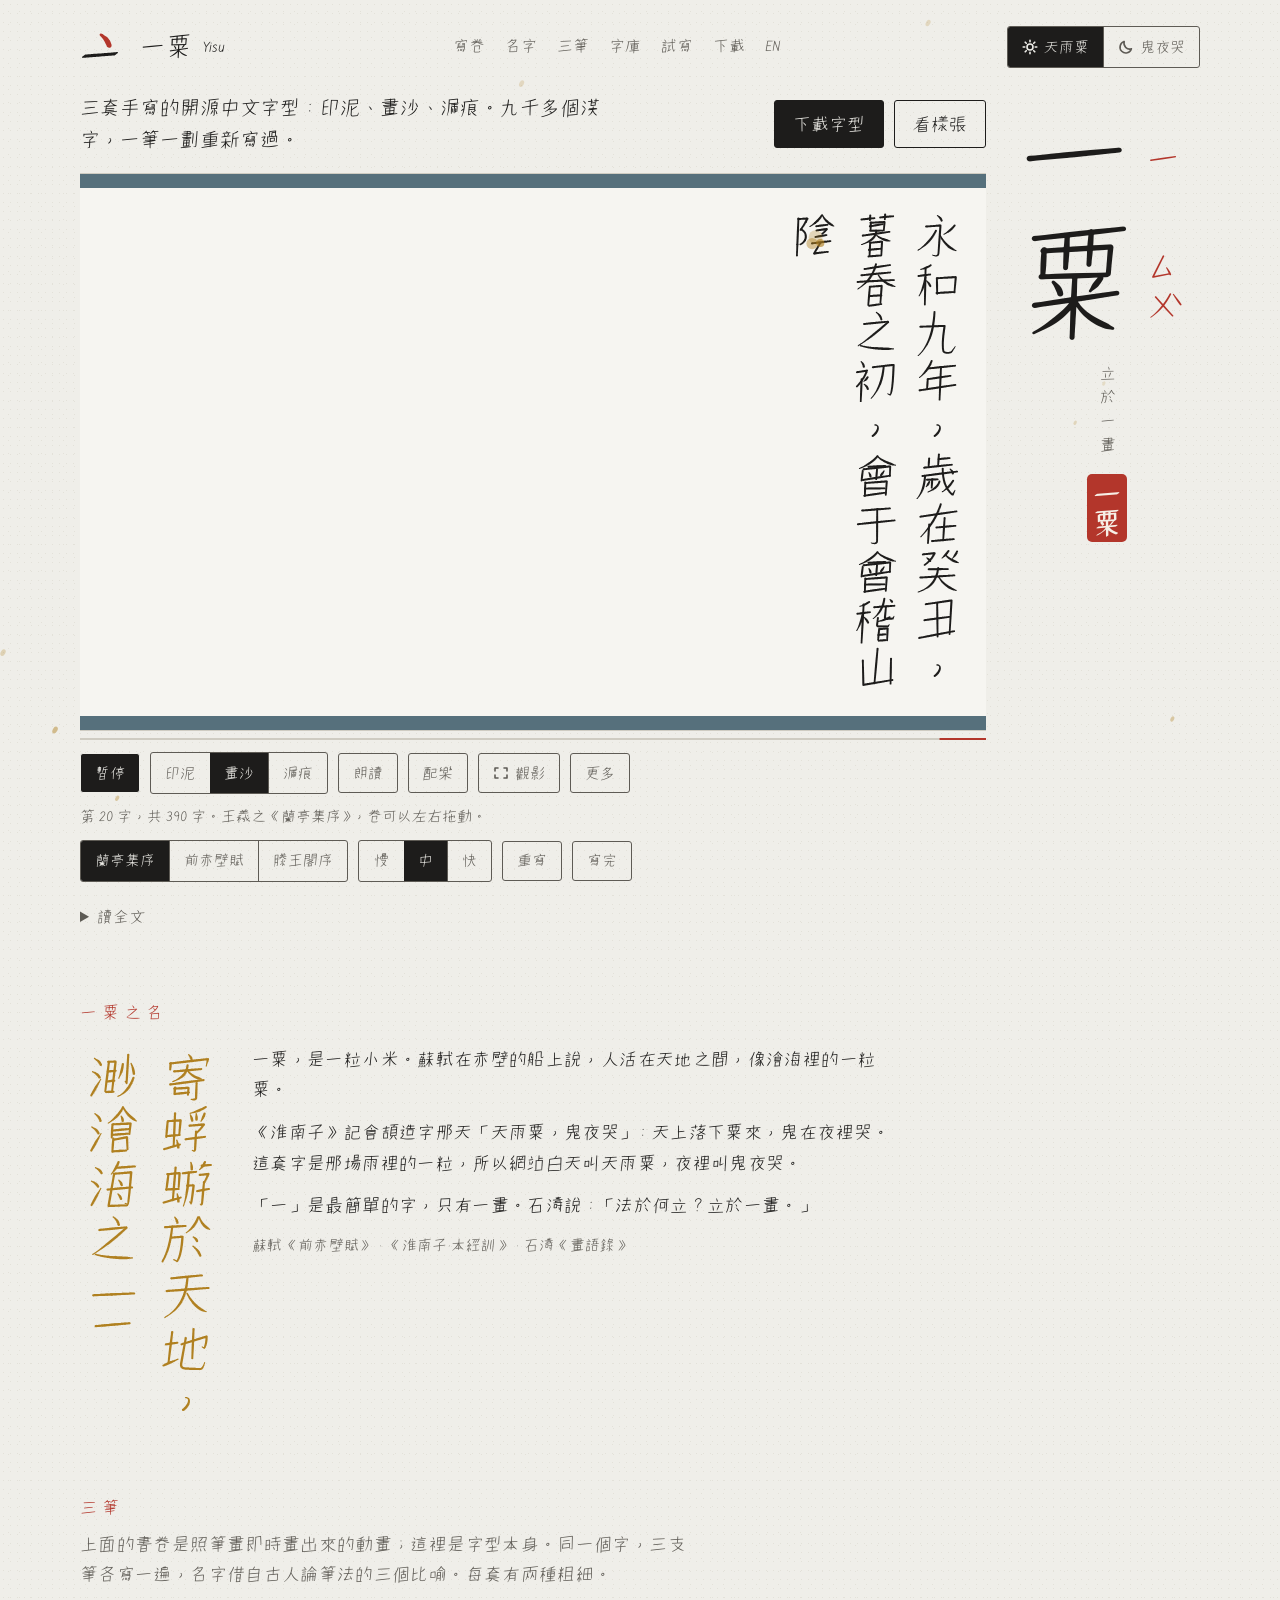
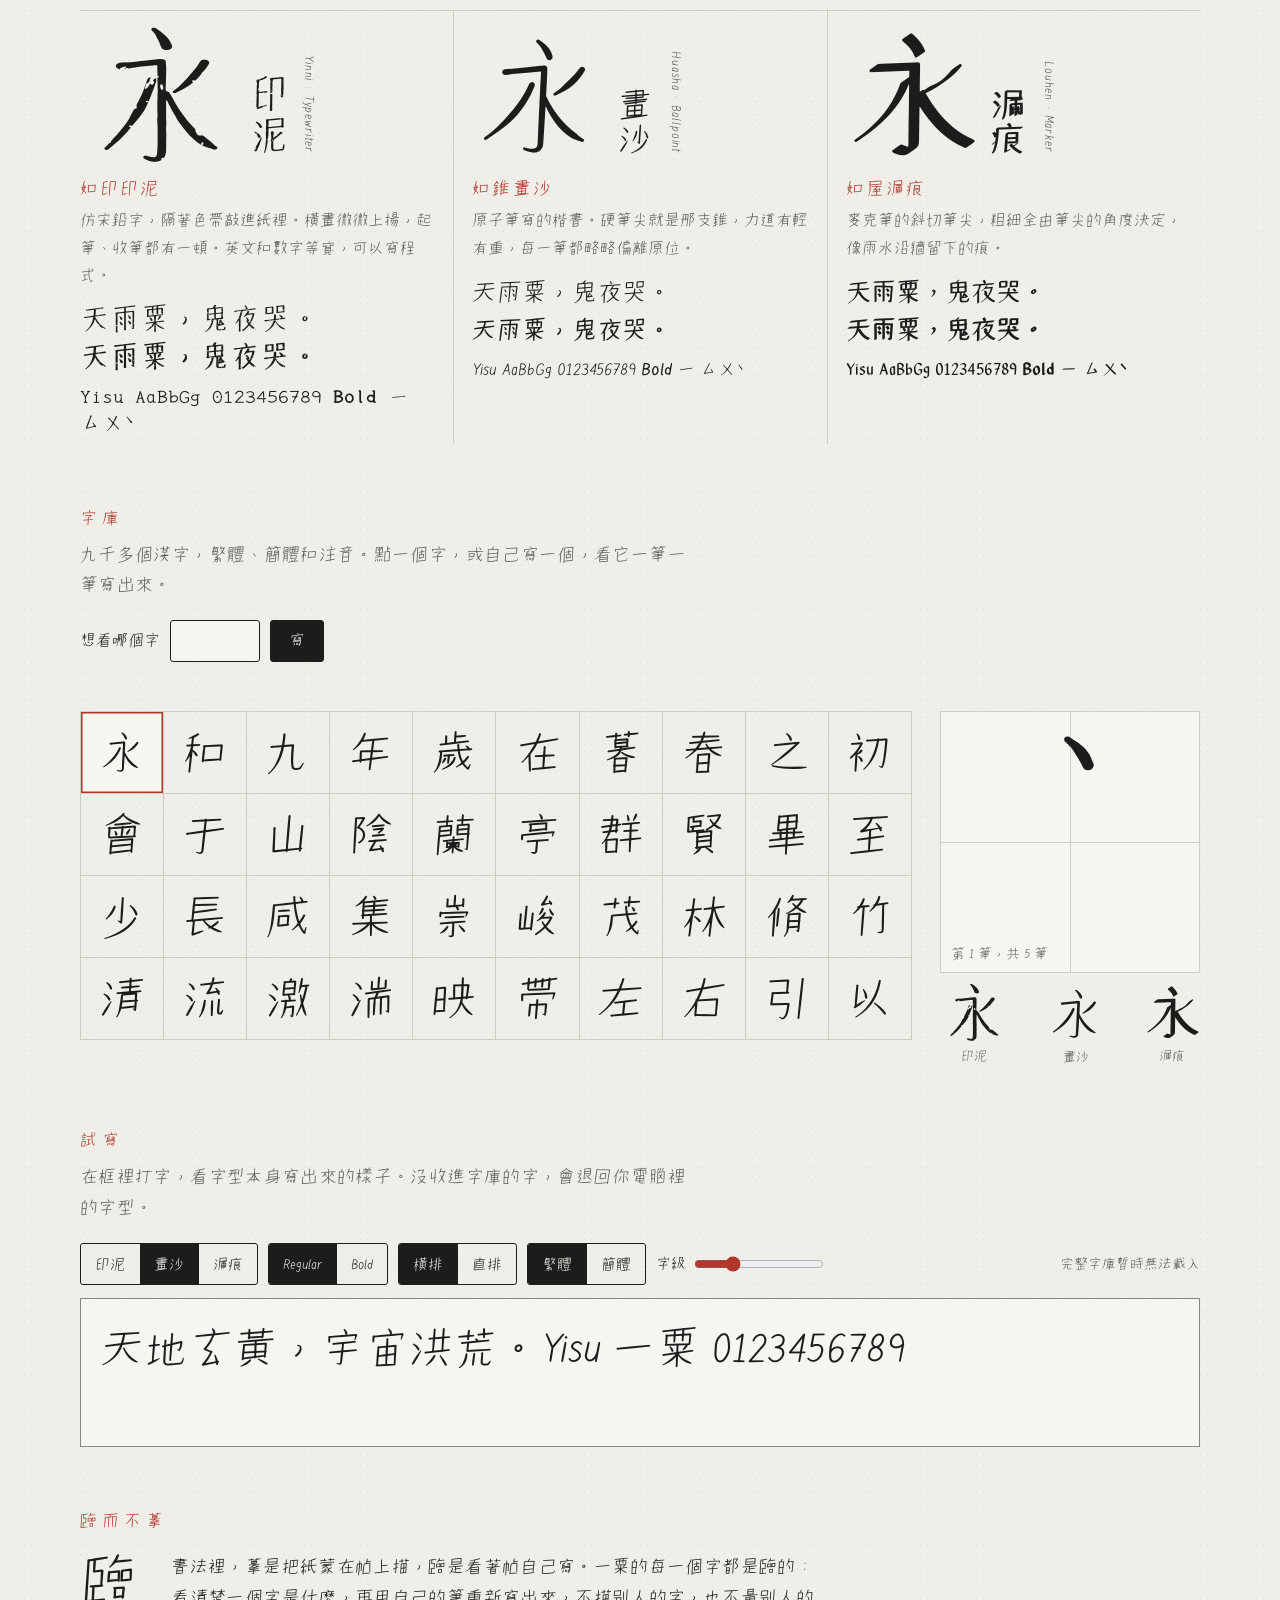
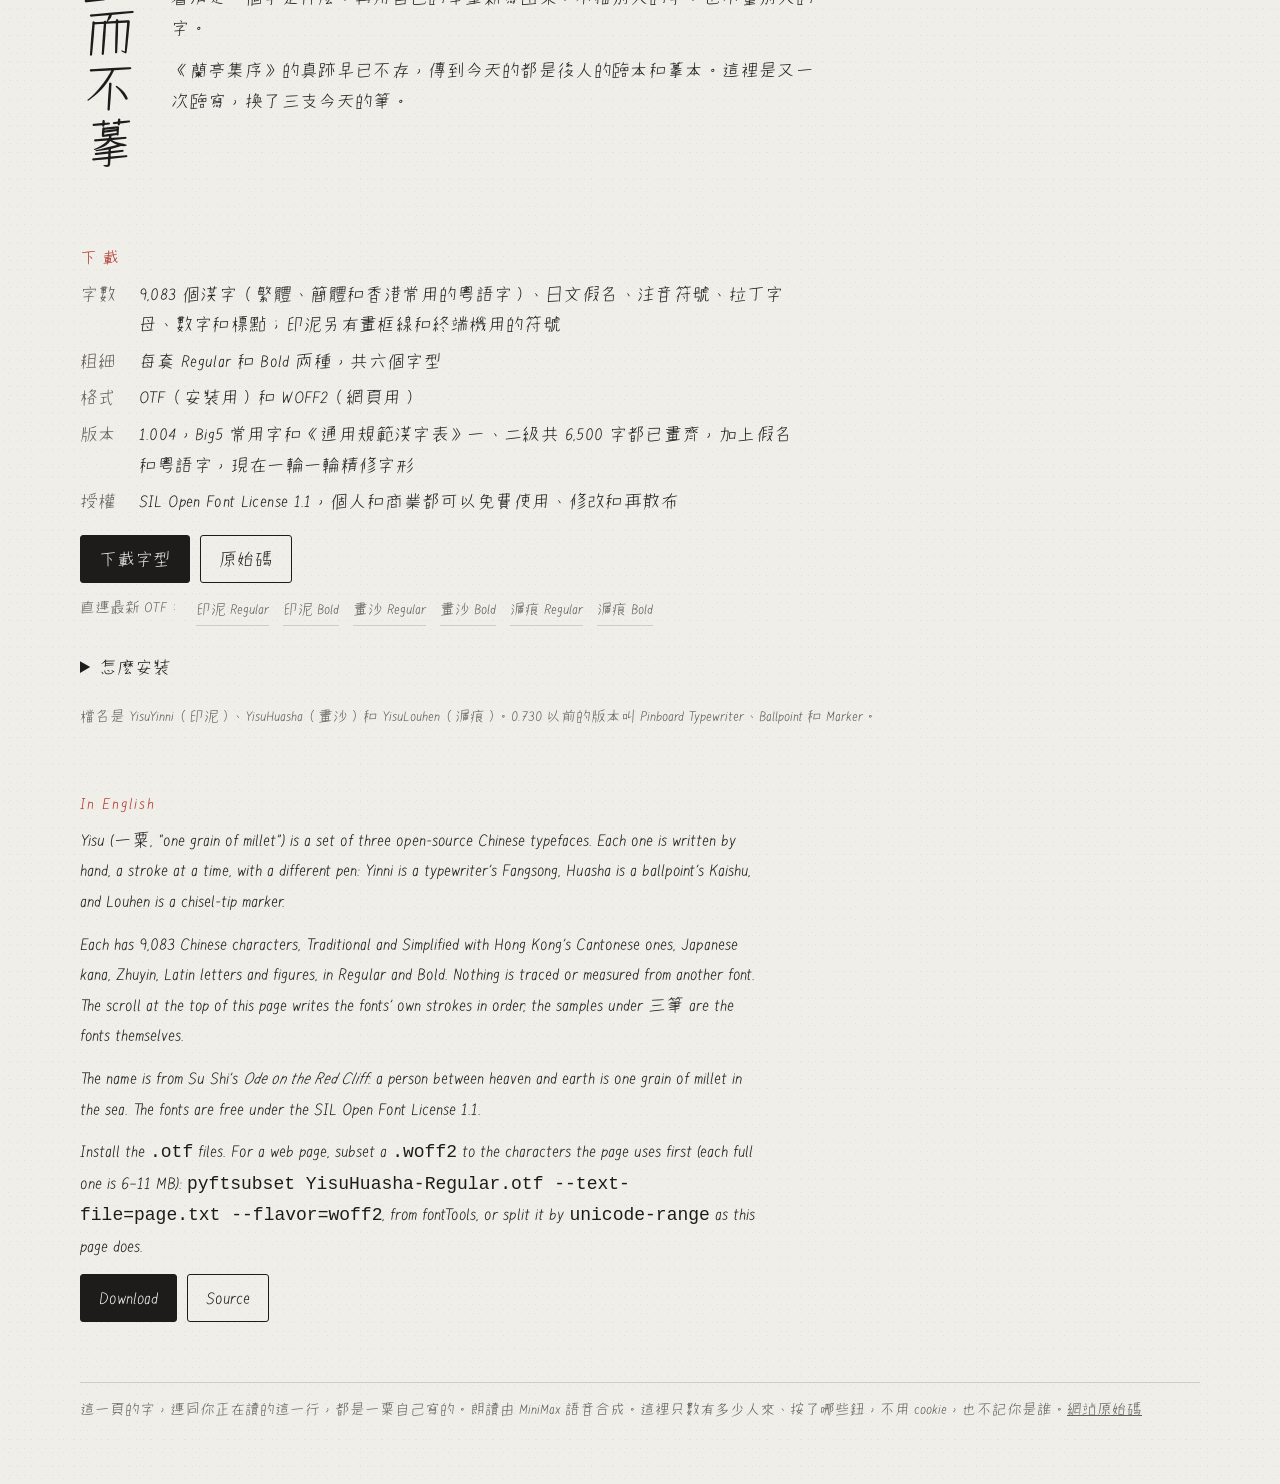
==== commit 88c5596a: "Fonts 1.004 Co-Authored-By: Claude Opus 5.5 <noreply@anthropic.com>" ====
--- a/public/index.html
+++ b/public/index.html
@@ -22,7 +22,7 @@
 <link rel="icon" href="favicon.png" sizes="32x32" type="image/png">
 <link rel="icon" href="favicon.svg" type="image/svg+xml">
 <link rel="apple-touch-icon" href="apple-touch-icon.png">
-<link rel="preload" href="fonts/huasha-400.woff2?v=e124b550" as="font" type="font/woff2" crossorigin>
+<link rel="preload" href="fonts/huasha-400.woff2?v=1a121fd1" as="font" type="font/woff2" crossorigin>
 <!-- ?2 here and on strokes.js, vo.json and the tester's index.json: under their bare names
      browsers kept these for a day. Now they are asked for again on every visit (public/_headers).
      The stroke buckets (strokes/*.json) are asked for with strokes.js's mark of their contents. -->
@@ -392,7 +392,7 @@
     <dt>字數</dt><dd>9,083 個漢字（繁體、簡體和香港常用的粵語字）、日文假名、注音符號、拉丁字母、數字和標點；印泥另有畫框線和終端機用的符號</dd>
     <dt>粗細</dt><dd>每套 Regular 和 Bold 兩種，共六個字型</dd>
     <dt>格式</dt><dd>OTF（安裝用）和 WOFF2（網頁用）</dd>
-    <dt>版本</dt><dd>1.003，Big5 常用字和《通用規範漢字表》一、二級共 6,500 字都已畫齊，加上假名和粵語字，現在一輪一輪精修字形</dd>
+    <dt>版本</dt><dd>1.004，Big5 常用字和《通用規範漢字表》一、二級共 6,500 字都已畫齊，加上假名和粵語字，現在一輪一輪精修字形</dd>
     <dt>授權</dt><dd>SIL Open Font License 1.1，個人和商業都可以免費使用、修改和再散布</dd>
   </dl>
   <div class="get"><a class="main" href="https://github.com/zjlgdx/yisu-fonts/releases/latest" target="_blank" rel="noopener">下載字型</a><a href="https://github.com/zjlgdx/yisu-fonts" target="_blank" rel="noopener">原始碼</a></div>
--- a/public/fonts/faces.css
+++ b/public/fonts/faces.css
@@ -1,8 +1,8 @@
 /* Made by tools/webfonts.py. */
-@font-face { font-family: "Yisu Yinni"; font-weight: 400; font-display: swap; src: url(yinni-400.woff2?v=0bcb5ec2) format("woff2"); }
-@font-face { font-family: "Yisu Yinni"; font-weight: 700; font-display: swap; src: url(yinni-700.woff2?v=93731cd3) format("woff2"); }
-@font-face { font-family: "Yisu Huasha"; font-weight: 400; font-display: swap; src: url(huasha-400-t.woff2?v=814208e8) format("woff2"); unicode-range: U+4E03,U+4E14,U+4E16,U+4E18,U+4E39,U+4E4E-4E4F,U+4E8B,U+4E91,U+4EA4,U+4EA6,U+4ECB,U+4ED6,U+4ED9,U+4EF0,U+4F11,U+4F5C,U+4F69,U+4FC2,U+4FCA,U+4FE1,U+4FEF,U+4FF1,U+5026,U+5049,U+5091,U+50BE,U+513C,U+5149,U+5167,U+516C,U+5176-5177,U+51A0,U+51CC,U+51DD,U+5206,U+5217,U+52DD,U+52E2,U+5316,U+5340,U+53CA-53CB,U+53D6,U+53E8,U+541B,U+5433,U+547D,U+54C1,U+54C9,U+5531,U+559C,U+55DA,U+55DF,U+5617,U+56DB,U+56E0,U+56FA,U+570B,U+5712,U+5747,U+5750,U+5805,U+5831,U+589C,U+589F,U+58EB,U+58EF,U+590F,U+5916,U+592B,U+5931,U+5937,U+5949,U+594F,U+5951,U+5984,U+5A1B,U+5B5F,U+5B64,U+5B78,U+5B7A,U+5B97,U+5BA2-5BA4,U+5BAE,U+5BB0,U+5BB6,U+5BD2,U+5BDF,U+5BE7,U+5BF6,U+5C01,U+5C04,U+5C07,U+5C0D,U+5C3A,U+5C48,U+5C64,U+5C6C,U+5CA1,U+5CF6,U+5DBC,U+5DD2,U+5DDD-5DDE,U+5E1D,U+5E37,U+5E76,U+5E78,U+5E7D,U+5E9C,U+5EA7,U+5EAD,U+5EE3,U+5EEC,U+5F26,U+5F31,U+5F4C,U+5F69,U+5F6D,U+5F90,U+5FA1,U+5FB9,U+5FC3,U+5FD7,U+6069,U+606D,U+609F-60A0,U+60B2,U+60BC,U+60C5,U+60DC,U+60E0,U+610F,U+611F,U+6128,U+6155,U+615A,U+6168,U+61F7,U+61FF,U+621F,U+6276,U+627F,U+6295,U+62AB,U+62B1,U+6367-6368,U+63A7,U+6416,U+64AB,U+64B2,U+6545,U+6548,U+6558,U+6562,U+65AF,U+65B7,U+65E2,U+65EC,U+660F,U+6613-6614,U+661F,U+6668,U+666F,U+6687,U+66A2,U+66E0,U+66F2,U+670B,U+671B,U+671D,U+671F,U+6731,U+674E,U+6795,U+67F1,U+6842,U+6851,U+6881,U+6893,U+68DF,U+68E8,U+694A,U+6975,U+6986,U+69BB,U+6A39,U+6A3D,U+6ABB,U+6B23,U+6B4C,U+6B61-6B62,U+6B64,U+6B66,U+6B7B,U+6B8A,U+6BA4,U+6BBF,U+6C0F,U+6C23,U+6C40,U+6C5F,U+6CC1,U+6CC9,U+6CDB,U+6CE2,U+6D25,U+6D32,U+6D66,U+6D69-6D6A,U+6DB8,U+6DF1,U+6E1A,U+6E56,U+6E9F,U+6EFF,U+6F01,U+6F54,U+6F58,U+6F66,U+6F6D,U+6FA4,U+6FF1,U+7051,U+70BA,U+7109,U+7136,U+7159,U+723D-723E,U+7269,U+72C2,U+7316,U+7336,U+7368,U+7389,U+73E0,U+750C-750D,U+751F,U+752B,U+7570,U+7576,U+758F,U+75DB,U+767B-767C,U+767E,U+76C8,U+76CA,U+76DB,U+76E1,U+76EE,U+76F8,U+7704,U+7747,U+7762-7763,U+77DA,U+77E3,U+77E5,U+77ED,U+798A,U+79CB,U+79FB,U+7A3D,U+7A7A,U+7A88,U+7A95,U+7AAE,U+7AC4,U+7AE0,U+7AE5,U+7AED,U+7B0F,U+7B75,U+7BA1,U+7C2A,U+7C3E,U+7C4D,U+7C5F,U+7D06,U+7D2B,U+7D72,U+7DA0,U+7DAD,U+7E08,U+7E31,U+7E61,U+7E93,U+7E96,U+7F77,U+7F8E,U+7FBD,U+7FE0,U+7FFC,U+8001,U+8005,U+8056,U+8072-8073,U+807D,U+80FD,U+81F4,U+81FA,U+8207-820A,U+820D,U+821B,U+821E-821F,U+8233,U+8238,U+8266,U+82B3,U+82E5,U+832B,U+8332,U+834A,U+83EF,U+840D,U+842C,U+8466,U+8543,U+8655,U+865B,U+86DF,U+8821,U+883B,U+8861,U+8882,U+895C,U+895F,U+897F,U+898B,U+8996,U+89BA,U+89F4,U+8A00,U+8A17,U+8A2A,U+8A5E,U+8A60,U+8A95,U+8AA6,U+8ABC,U+8AF8,U+8B1D,U+8B58,U+8C48,U+8C6B,U+8CA7,U+8CAA,U+8CC8,U+8CD2-8CD3,U+8CF4,U+8D08,U+8D8A,U+8DA3,U+8DA8,U+8DB3,U+8DEF,U+8E81,U+8EAC,U+8ECD,U+8EEB,U+8F4D,U+8FCE,U+8FE5,U+8FF0,U+8FF4,U+9014,U+901D,U+9022,U+9038,U+9044,U+9047,U+904A-904B,U+904F,U+9054,U+9059,U+9060,U+9077,U+907A,U+90E1,U+9109,U+9119,U+9130,U+9134,U+914C,U+9152,U+91C7,U+91CC,U+92B7,U+937E,U+9418,U+9580,U+95AD,U+95BB,U+95BD,U+95DC,U+95E5,U+962E,U+963F,U+9663,U+966A,U+9673,U+9678,U+967D,U+9685,U+968D,U+96A8,U+96C0-96C1,U+96C4-96C5,U+96D5-96D6,U+96E3,U+96F2,U+9704,U+971C,U+971E,U+9727,U+9732,U+973D,U+9748,U+9752,U+975C,U+975E,U+97FB,U+97FF,U+9803,U+985E,U+98A8,U+98C4,U+98DB,U+98DF,U+9918,U+991E,U+9928,U+9996,U+99AE,U+99B3,U+99D0,U+99ED,U+9A01,U+9A11,U+9A30,U+9A42,U+9A5A,U+9AB8,U+9AD8,U+9BC9,U+9CE7,U+9CF3-9CF4,U+9D3B,U+9DA9,U+9DB4,U+9E1E,U+9F0E,U+9F61; }
-@font-face { font-family: "Yisu Huasha"; font-weight: 400; font-display: swap; src: url(huasha-400.woff2?v=e124b550) format("woff2"); }
-@font-face { font-family: "Yisu Huasha"; font-weight: 700; font-display: swap; src: url(huasha-700.woff2?v=f5be29f4) format("woff2"); }
-@font-face { font-family: "Yisu Louhen"; font-weight: 400; font-display: swap; src: url(louhen-400.woff2?v=83d3b872) format("woff2"); }
-@font-face { font-family: "Yisu Louhen"; font-weight: 700; font-display: swap; src: url(louhen-700.woff2?v=4f89d681) format("woff2"); }
+@font-face { font-family: "Yisu Yinni"; font-weight: 400; font-display: swap; src: url(yinni-400.woff2?v=45f98536) format("woff2"); }
+@font-face { font-family: "Yisu Yinni"; font-weight: 700; font-display: swap; src: url(yinni-700.woff2?v=da3846cc) format("woff2"); }
+@font-face { font-family: "Yisu Huasha"; font-weight: 400; font-display: swap; src: url(huasha-400-t.woff2?v=31823894) format("woff2"); unicode-range: U+4E03,U+4E14,U+4E16,U+4E18,U+4E39,U+4E4E-4E4F,U+4E8B,U+4E91,U+4EA4,U+4EA6,U+4ECB,U+4ED6,U+4ED9,U+4EF0,U+4F11,U+4F5C,U+4F69,U+4FC2,U+4FCA,U+4FE1,U+4FEF,U+4FF1,U+5026,U+5049,U+5091,U+50BE,U+513C,U+5149,U+5167,U+516C,U+5176-5177,U+51A0,U+51CC,U+51DD,U+5206,U+5217,U+52DD,U+52E2,U+5316,U+5340,U+53CA-53CB,U+53D6,U+53E8,U+541B,U+5433,U+547D,U+54C1,U+54C9,U+5531,U+559C,U+55DA,U+55DF,U+5617,U+56DB,U+56E0,U+56FA,U+570B,U+5712,U+5747,U+5750,U+5805,U+5831,U+589C,U+589F,U+58EB,U+58EF,U+590F,U+5916,U+592B,U+5931,U+5937,U+5949,U+594F,U+5951,U+5984,U+5A1B,U+5B5F,U+5B64,U+5B78,U+5B7A,U+5B97,U+5BA2-5BA4,U+5BAE,U+5BB0,U+5BB6,U+5BD2,U+5BDF,U+5BE7,U+5BF6,U+5C01,U+5C04,U+5C07,U+5C0D,U+5C3A,U+5C48,U+5C64,U+5C6C,U+5CA1,U+5CF6,U+5DBC,U+5DD2,U+5DDD-5DDE,U+5E1D,U+5E37,U+5E76,U+5E78,U+5E7D,U+5E9C,U+5EA7,U+5EAD,U+5EE3,U+5EEC,U+5F26,U+5F31,U+5F4C,U+5F69,U+5F6D,U+5F90,U+5FA1,U+5FB9,U+5FC3,U+5FD7,U+6069,U+606D,U+609F-60A0,U+60B2,U+60BC,U+60C5,U+60DC,U+60E0,U+610F,U+611F,U+6128,U+6155,U+615A,U+6168,U+61F7,U+61FF,U+621F,U+6276,U+627F,U+6295,U+62AB,U+62B1,U+6367-6368,U+63A7,U+6416,U+64AB,U+64B2,U+6545,U+6548,U+6558,U+6562,U+65AF,U+65B7,U+65E2,U+65EC,U+660F,U+6613-6614,U+661F,U+6668,U+666F,U+6687,U+66A2,U+66E0,U+66F2,U+670B,U+671B,U+671D,U+671F,U+6731,U+674E,U+6795,U+67F1,U+6842,U+6851,U+6881,U+6893,U+68DF,U+68E8,U+694A,U+6975,U+6986,U+69BB,U+6A39,U+6A3D,U+6ABB,U+6B23,U+6B4C,U+6B61-6B62,U+6B64,U+6B66,U+6B7B,U+6B8A,U+6BA4,U+6BBF,U+6C0F,U+6C23,U+6C40,U+6C5F,U+6CC1,U+6CC9,U+6CDB,U+6CE2,U+6D25,U+6D32,U+6D66,U+6D69-6D6A,U+6DB8,U+6DF1,U+6E1A,U+6E56,U+6E9F,U+6EFF,U+6F01,U+6F54,U+6F58,U+6F66,U+6F6D,U+6FA4,U+6FF1,U+7051,U+70BA,U+7109,U+7136,U+7159,U+723D-723E,U+7269,U+72C2,U+7316,U+7336,U+7368,U+7389,U+73E0,U+750C-750D,U+751F,U+752B,U+7570,U+7576,U+758F,U+75DB,U+767B-767C,U+767E,U+76C8,U+76CA,U+76DB,U+76E1,U+76EE,U+76F8,U+7704,U+7747,U+7762-7763,U+77DA,U+77E3,U+77E5,U+77ED,U+798A,U+79CB,U+79FB,U+7A3D,U+7A7A,U+7A88,U+7A95,U+7AAE,U+7AC4,U+7AE0,U+7AE5,U+7AED,U+7B0F,U+7B75,U+7BA1,U+7C2A,U+7C3E,U+7C4D,U+7C5F,U+7D06,U+7D2B,U+7D72,U+7DA0,U+7DAD,U+7E08,U+7E31,U+7E61,U+7E93,U+7E96,U+7F77,U+7F8E,U+7FBD,U+7FE0,U+7FFC,U+8001,U+8005,U+8056,U+8072-8073,U+807D,U+80FD,U+81F4,U+81FA,U+8207-820A,U+820D,U+821B,U+821E-821F,U+8233,U+8238,U+8266,U+82B3,U+82E5,U+832B,U+8332,U+834A,U+83EF,U+840D,U+842C,U+8466,U+8543,U+8655,U+865B,U+86DF,U+8821,U+883B,U+8861,U+8882,U+895C,U+895F,U+897F,U+898B,U+8996,U+89BA,U+89F4,U+8A00,U+8A17,U+8A2A,U+8A5E,U+8A60,U+8A95,U+8AA6,U+8ABC,U+8AF8,U+8B1D,U+8B58,U+8C48,U+8C6B,U+8CA7,U+8CAA,U+8CC8,U+8CD2-8CD3,U+8CF4,U+8D08,U+8D8A,U+8DA3,U+8DA8,U+8DB3,U+8DEF,U+8E81,U+8EAC,U+8ECD,U+8EEB,U+8F4D,U+8FCE,U+8FE5,U+8FF0,U+8FF4,U+9014,U+901D,U+9022,U+9038,U+9044,U+9047,U+904A-904B,U+904F,U+9054,U+9059,U+9060,U+9077,U+907A,U+90E1,U+9109,U+9119,U+9130,U+9134,U+914C,U+9152,U+91C7,U+91CC,U+92B7,U+937E,U+9418,U+9580,U+95AD,U+95BB,U+95BD,U+95DC,U+95E5,U+962E,U+963F,U+9663,U+966A,U+9673,U+9678,U+967D,U+9685,U+968D,U+96A8,U+96C0-96C1,U+96C4-96C5,U+96D5-96D6,U+96E3,U+96F2,U+9704,U+971C,U+971E,U+9727,U+9732,U+973D,U+9748,U+9752,U+975C,U+975E,U+97FB,U+97FF,U+9803,U+985E,U+98A8,U+98C4,U+98DB,U+98DF,U+9918,U+991E,U+9928,U+9996,U+99AE,U+99B3,U+99D0,U+99ED,U+9A01,U+9A11,U+9A30,U+9A42,U+9A5A,U+9AB8,U+9AD8,U+9BC9,U+9CE7,U+9CF3-9CF4,U+9D3B,U+9DA9,U+9DB4,U+9E1E,U+9F0E,U+9F61; }
+@font-face { font-family: "Yisu Huasha"; font-weight: 400; font-display: swap; src: url(huasha-400.woff2?v=1a121fd1) format("woff2"); }
+@font-face { font-family: "Yisu Huasha"; font-weight: 700; font-display: swap; src: url(huasha-700.woff2?v=c3a870aa) format("woff2"); }
+@font-face { font-family: "Yisu Louhen"; font-weight: 400; font-display: swap; src: url(louhen-400.woff2?v=01bfd47c) format("woff2"); }
+@font-face { font-family: "Yisu Louhen"; font-weight: 700; font-display: swap; src: url(louhen-700.woff2?v=5a523009) format("woff2"); }
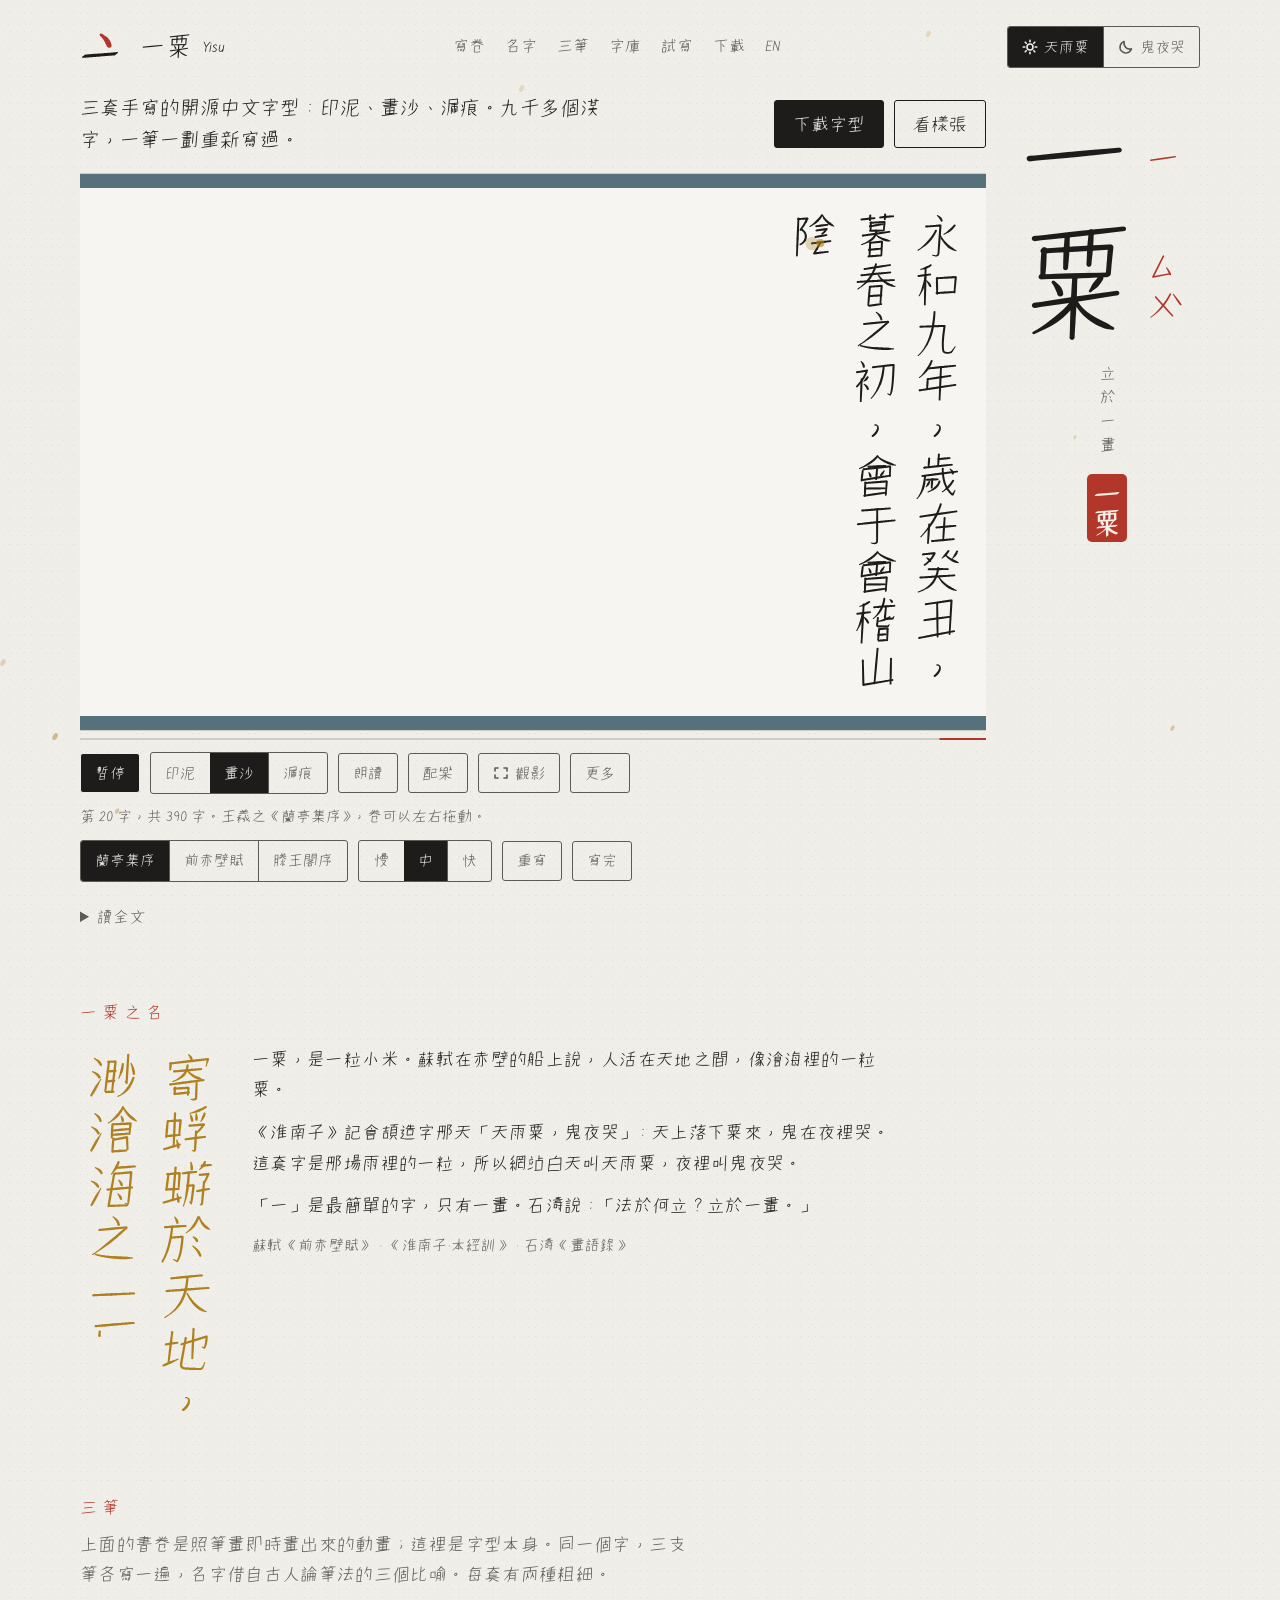
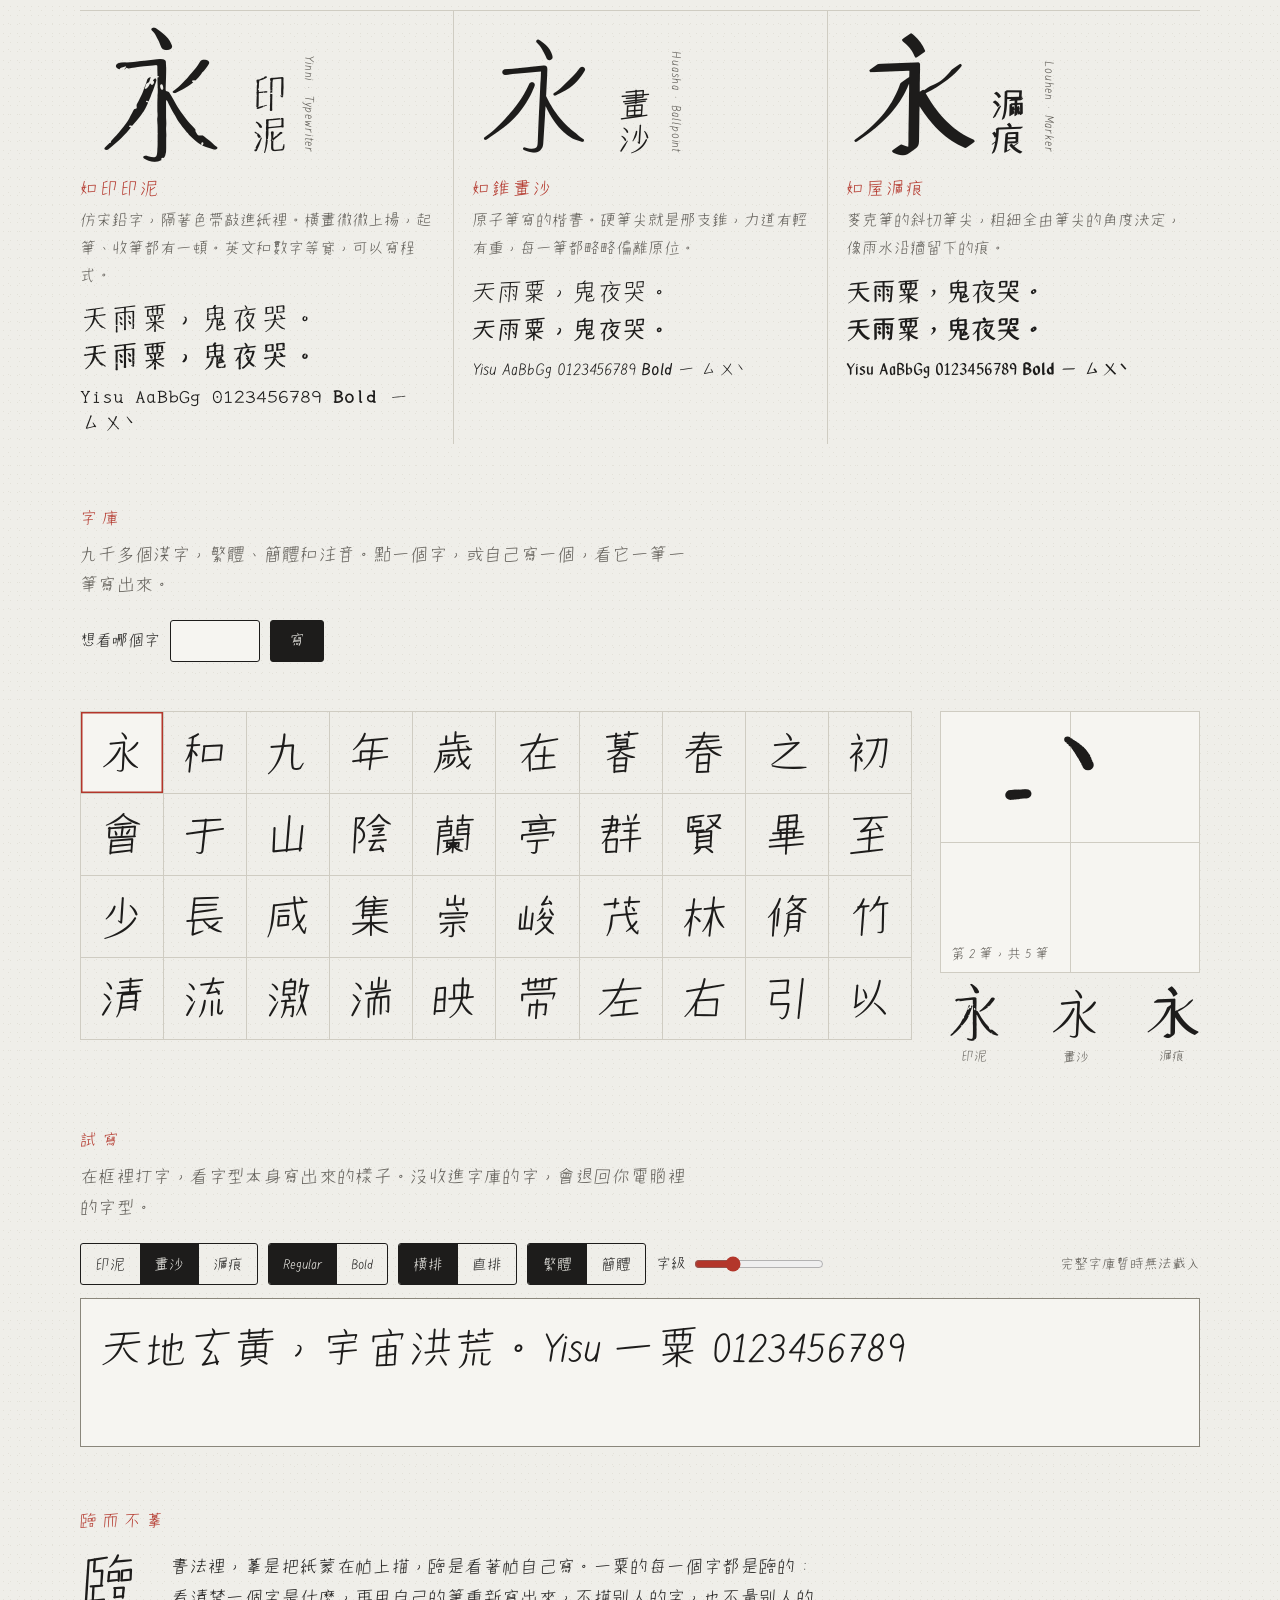
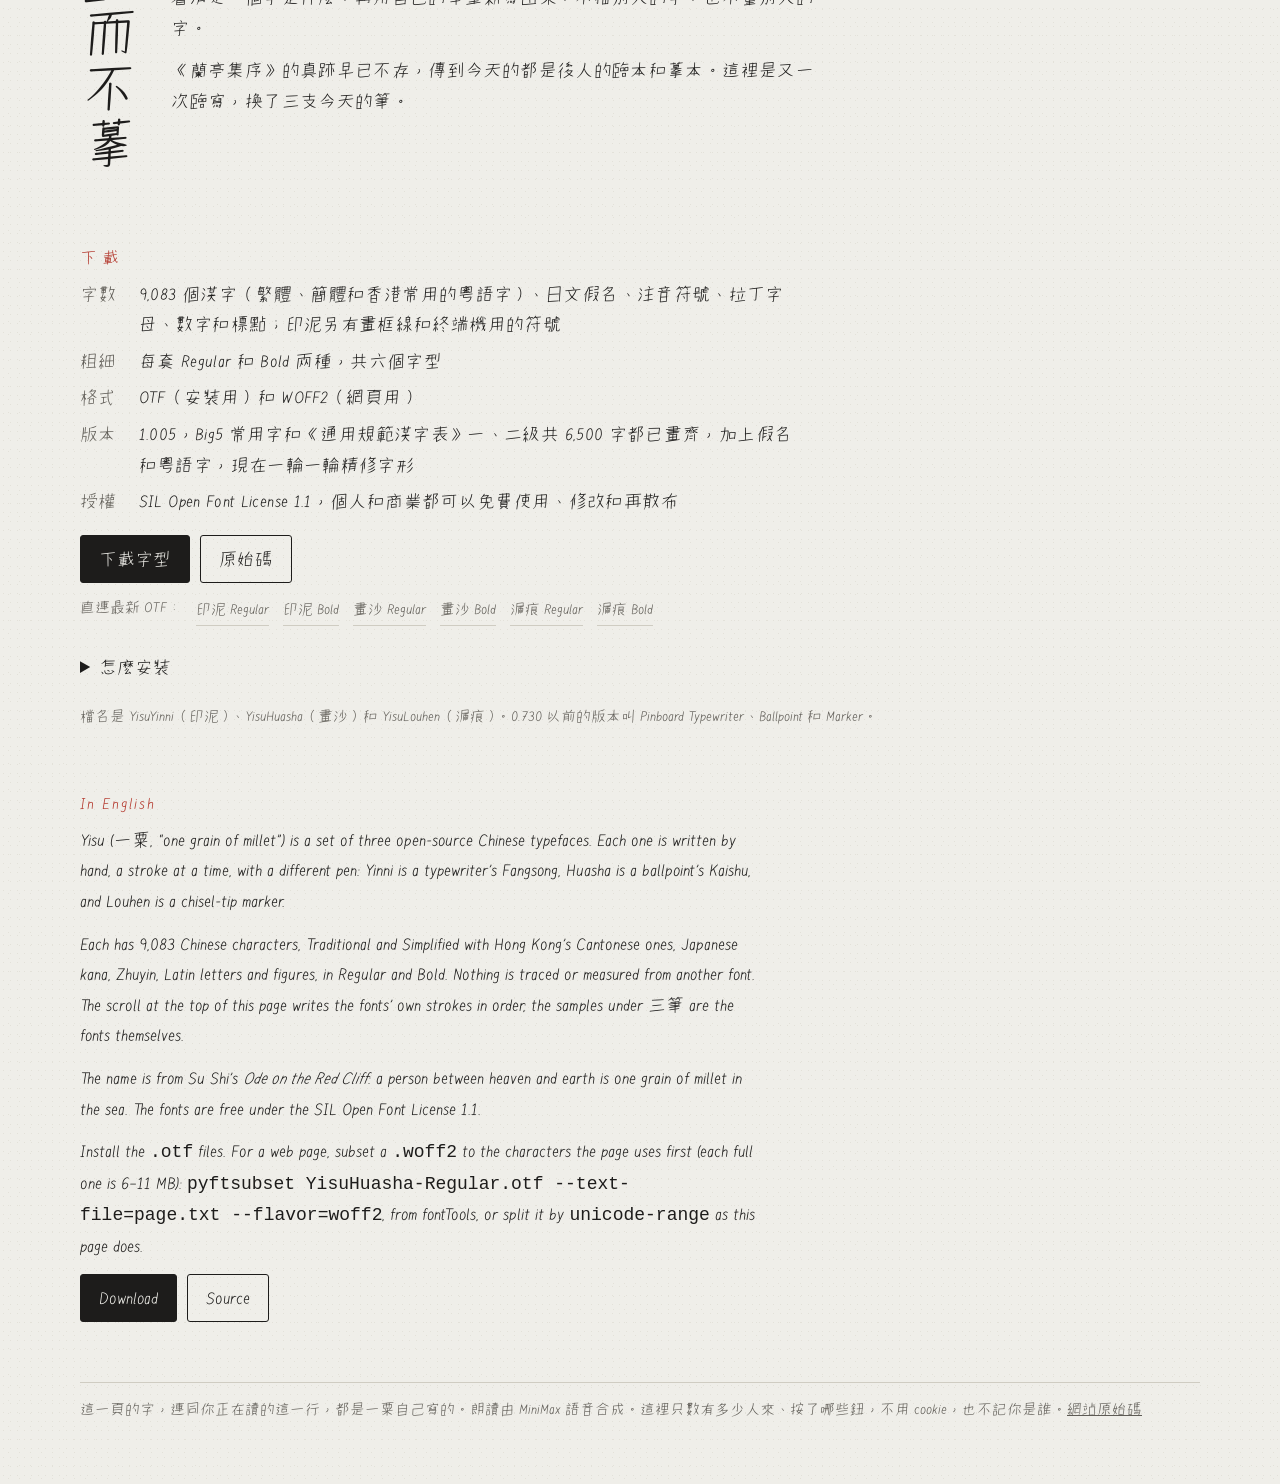
==== commit 8fd6ed08: "Fonts 1.005 Co-Authored-By: Claude Opus 5.5 <noreply@anthropic.com>" ====
--- a/public/index.html
+++ b/public/index.html
@@ -22,7 +22,7 @@
 <link rel="icon" href="favicon.png" sizes="32x32" type="image/png">
 <link rel="icon" href="favicon.svg" type="image/svg+xml">
 <link rel="apple-touch-icon" href="apple-touch-icon.png">
-<link rel="preload" href="fonts/huasha-400.woff2?v=1a121fd1" as="font" type="font/woff2" crossorigin>
+<link rel="preload" href="fonts/huasha-400.woff2?v=0c70abf0" as="font" type="font/woff2" crossorigin>
 <!-- ?2 here and on strokes.js, vo.json and the tester's index.json: under their bare names
      browsers kept these for a day. Now they are asked for again on every visit (public/_headers).
      The stroke buckets (strokes/*.json) are asked for with strokes.js's mark of their contents. -->
@@ -392,7 +392,7 @@
     <dt>字數</dt><dd>9,083 個漢字（繁體、簡體和香港常用的粵語字）、日文假名、注音符號、拉丁字母、數字和標點；印泥另有畫框線和終端機用的符號</dd>
     <dt>粗細</dt><dd>每套 Regular 和 Bold 兩種，共六個字型</dd>
     <dt>格式</dt><dd>OTF（安裝用）和 WOFF2（網頁用）</dd>
-    <dt>版本</dt><dd>1.004，Big5 常用字和《通用規範漢字表》一、二級共 6,500 字都已畫齊，加上假名和粵語字，現在一輪一輪精修字形</dd>
+    <dt>版本</dt><dd>1.005，Big5 常用字和《通用規範漢字表》一、二級共 6,500 字都已畫齊，加上假名和粵語字，現在一輪一輪精修字形</dd>
     <dt>授權</dt><dd>SIL Open Font License 1.1，個人和商業都可以免費使用、修改和再散布</dd>
   </dl>
   <div class="get"><a class="main" href="https://github.com/zjlgdx/yisu-fonts/releases/latest" target="_blank" rel="noopener">下載字型</a><a href="https://github.com/zjlgdx/yisu-fonts" target="_blank" rel="noopener">原始碼</a></div>
--- a/public/fonts/faces.css
+++ b/public/fonts/faces.css
@@ -1,8 +1,8 @@
 /* Made by tools/webfonts.py. */
-@font-face { font-family: "Yisu Yinni"; font-weight: 400; font-display: swap; src: url(yinni-400.woff2?v=45f98536) format("woff2"); }
-@font-face { font-family: "Yisu Yinni"; font-weight: 700; font-display: swap; src: url(yinni-700.woff2?v=da3846cc) format("woff2"); }
-@font-face { font-family: "Yisu Huasha"; font-weight: 400; font-display: swap; src: url(huasha-400-t.woff2?v=31823894) format("woff2"); unicode-range: U+4E03,U+4E14,U+4E16,U+4E18,U+4E39,U+4E4E-4E4F,U+4E8B,U+4E91,U+4EA4,U+4EA6,U+4ECB,U+4ED6,U+4ED9,U+4EF0,U+4F11,U+4F5C,U+4F69,U+4FC2,U+4FCA,U+4FE1,U+4FEF,U+4FF1,U+5026,U+5049,U+5091,U+50BE,U+513C,U+5149,U+5167,U+516C,U+5176-5177,U+51A0,U+51CC,U+51DD,U+5206,U+5217,U+52DD,U+52E2,U+5316,U+5340,U+53CA-53CB,U+53D6,U+53E8,U+541B,U+5433,U+547D,U+54C1,U+54C9,U+5531,U+559C,U+55DA,U+55DF,U+5617,U+56DB,U+56E0,U+56FA,U+570B,U+5712,U+5747,U+5750,U+5805,U+5831,U+589C,U+589F,U+58EB,U+58EF,U+590F,U+5916,U+592B,U+5931,U+5937,U+5949,U+594F,U+5951,U+5984,U+5A1B,U+5B5F,U+5B64,U+5B78,U+5B7A,U+5B97,U+5BA2-5BA4,U+5BAE,U+5BB0,U+5BB6,U+5BD2,U+5BDF,U+5BE7,U+5BF6,U+5C01,U+5C04,U+5C07,U+5C0D,U+5C3A,U+5C48,U+5C64,U+5C6C,U+5CA1,U+5CF6,U+5DBC,U+5DD2,U+5DDD-5DDE,U+5E1D,U+5E37,U+5E76,U+5E78,U+5E7D,U+5E9C,U+5EA7,U+5EAD,U+5EE3,U+5EEC,U+5F26,U+5F31,U+5F4C,U+5F69,U+5F6D,U+5F90,U+5FA1,U+5FB9,U+5FC3,U+5FD7,U+6069,U+606D,U+609F-60A0,U+60B2,U+60BC,U+60C5,U+60DC,U+60E0,U+610F,U+611F,U+6128,U+6155,U+615A,U+6168,U+61F7,U+61FF,U+621F,U+6276,U+627F,U+6295,U+62AB,U+62B1,U+6367-6368,U+63A7,U+6416,U+64AB,U+64B2,U+6545,U+6548,U+6558,U+6562,U+65AF,U+65B7,U+65E2,U+65EC,U+660F,U+6613-6614,U+661F,U+6668,U+666F,U+6687,U+66A2,U+66E0,U+66F2,U+670B,U+671B,U+671D,U+671F,U+6731,U+674E,U+6795,U+67F1,U+6842,U+6851,U+6881,U+6893,U+68DF,U+68E8,U+694A,U+6975,U+6986,U+69BB,U+6A39,U+6A3D,U+6ABB,U+6B23,U+6B4C,U+6B61-6B62,U+6B64,U+6B66,U+6B7B,U+6B8A,U+6BA4,U+6BBF,U+6C0F,U+6C23,U+6C40,U+6C5F,U+6CC1,U+6CC9,U+6CDB,U+6CE2,U+6D25,U+6D32,U+6D66,U+6D69-6D6A,U+6DB8,U+6DF1,U+6E1A,U+6E56,U+6E9F,U+6EFF,U+6F01,U+6F54,U+6F58,U+6F66,U+6F6D,U+6FA4,U+6FF1,U+7051,U+70BA,U+7109,U+7136,U+7159,U+723D-723E,U+7269,U+72C2,U+7316,U+7336,U+7368,U+7389,U+73E0,U+750C-750D,U+751F,U+752B,U+7570,U+7576,U+758F,U+75DB,U+767B-767C,U+767E,U+76C8,U+76CA,U+76DB,U+76E1,U+76EE,U+76F8,U+7704,U+7747,U+7762-7763,U+77DA,U+77E3,U+77E5,U+77ED,U+798A,U+79CB,U+79FB,U+7A3D,U+7A7A,U+7A88,U+7A95,U+7AAE,U+7AC4,U+7AE0,U+7AE5,U+7AED,U+7B0F,U+7B75,U+7BA1,U+7C2A,U+7C3E,U+7C4D,U+7C5F,U+7D06,U+7D2B,U+7D72,U+7DA0,U+7DAD,U+7E08,U+7E31,U+7E61,U+7E93,U+7E96,U+7F77,U+7F8E,U+7FBD,U+7FE0,U+7FFC,U+8001,U+8005,U+8056,U+8072-8073,U+807D,U+80FD,U+81F4,U+81FA,U+8207-820A,U+820D,U+821B,U+821E-821F,U+8233,U+8238,U+8266,U+82B3,U+82E5,U+832B,U+8332,U+834A,U+83EF,U+840D,U+842C,U+8466,U+8543,U+8655,U+865B,U+86DF,U+8821,U+883B,U+8861,U+8882,U+895C,U+895F,U+897F,U+898B,U+8996,U+89BA,U+89F4,U+8A00,U+8A17,U+8A2A,U+8A5E,U+8A60,U+8A95,U+8AA6,U+8ABC,U+8AF8,U+8B1D,U+8B58,U+8C48,U+8C6B,U+8CA7,U+8CAA,U+8CC8,U+8CD2-8CD3,U+8CF4,U+8D08,U+8D8A,U+8DA3,U+8DA8,U+8DB3,U+8DEF,U+8E81,U+8EAC,U+8ECD,U+8EEB,U+8F4D,U+8FCE,U+8FE5,U+8FF0,U+8FF4,U+9014,U+901D,U+9022,U+9038,U+9044,U+9047,U+904A-904B,U+904F,U+9054,U+9059,U+9060,U+9077,U+907A,U+90E1,U+9109,U+9119,U+9130,U+9134,U+914C,U+9152,U+91C7,U+91CC,U+92B7,U+937E,U+9418,U+9580,U+95AD,U+95BB,U+95BD,U+95DC,U+95E5,U+962E,U+963F,U+9663,U+966A,U+9673,U+9678,U+967D,U+9685,U+968D,U+96A8,U+96C0-96C1,U+96C4-96C5,U+96D5-96D6,U+96E3,U+96F2,U+9704,U+971C,U+971E,U+9727,U+9732,U+973D,U+9748,U+9752,U+975C,U+975E,U+97FB,U+97FF,U+9803,U+985E,U+98A8,U+98C4,U+98DB,U+98DF,U+9918,U+991E,U+9928,U+9996,U+99AE,U+99B3,U+99D0,U+99ED,U+9A01,U+9A11,U+9A30,U+9A42,U+9A5A,U+9AB8,U+9AD8,U+9BC9,U+9CE7,U+9CF3-9CF4,U+9D3B,U+9DA9,U+9DB4,U+9E1E,U+9F0E,U+9F61; }
-@font-face { font-family: "Yisu Huasha"; font-weight: 400; font-display: swap; src: url(huasha-400.woff2?v=1a121fd1) format("woff2"); }
-@font-face { font-family: "Yisu Huasha"; font-weight: 700; font-display: swap; src: url(huasha-700.woff2?v=c3a870aa) format("woff2"); }
-@font-face { font-family: "Yisu Louhen"; font-weight: 400; font-display: swap; src: url(louhen-400.woff2?v=01bfd47c) format("woff2"); }
-@font-face { font-family: "Yisu Louhen"; font-weight: 700; font-display: swap; src: url(louhen-700.woff2?v=5a523009) format("woff2"); }
+@font-face { font-family: "Yisu Yinni"; font-weight: 400; font-display: swap; src: url(yinni-400.woff2?v=a294dfa4) format("woff2"); }
+@font-face { font-family: "Yisu Yinni"; font-weight: 700; font-display: swap; src: url(yinni-700.woff2?v=d365189b) format("woff2"); }
+@font-face { font-family: "Yisu Huasha"; font-weight: 400; font-display: swap; src: url(huasha-400-t.woff2?v=8b2a8144) format("woff2"); unicode-range: U+4E03,U+4E14,U+4E16,U+4E18,U+4E39,U+4E4E-4E4F,U+4E8B,U+4E91,U+4EA4,U+4EA6,U+4ECB,U+4ED6,U+4ED9,U+4EF0,U+4F11,U+4F5C,U+4F69,U+4FC2,U+4FCA,U+4FE1,U+4FEF,U+4FF1,U+5026,U+5049,U+5091,U+50BE,U+513C,U+5149,U+5167,U+516C,U+5176-5177,U+51A0,U+51CC,U+51DD,U+5206,U+5217,U+52DD,U+52E2,U+5316,U+5340,U+53CA-53CB,U+53D6,U+53E8,U+541B,U+5433,U+547D,U+54C1,U+54C9,U+5531,U+559C,U+55DA,U+55DF,U+5617,U+56DB,U+56E0,U+56FA,U+570B,U+5712,U+5747,U+5750,U+5805,U+5831,U+589C,U+589F,U+58EB,U+58EF,U+590F,U+5916,U+592B,U+5931,U+5937,U+5949,U+594F,U+5951,U+5984,U+5A1B,U+5B5F,U+5B64,U+5B78,U+5B7A,U+5B97,U+5BA2-5BA4,U+5BAE,U+5BB0,U+5BB6,U+5BD2,U+5BDF,U+5BE7,U+5BF6,U+5C01,U+5C04,U+5C07,U+5C0D,U+5C3A,U+5C48,U+5C64,U+5C6C,U+5CA1,U+5CF6,U+5DBC,U+5DD2,U+5DDD-5DDE,U+5E1D,U+5E37,U+5E76,U+5E78,U+5E7D,U+5E9C,U+5EA7,U+5EAD,U+5EE3,U+5EEC,U+5F26,U+5F31,U+5F4C,U+5F69,U+5F6D,U+5F90,U+5FA1,U+5FB9,U+5FC3,U+5FD7,U+6069,U+606D,U+609F-60A0,U+60B2,U+60BC,U+60C5,U+60DC,U+60E0,U+610F,U+611F,U+6128,U+6155,U+615A,U+6168,U+61F7,U+61FF,U+621F,U+6276,U+627F,U+6295,U+62AB,U+62B1,U+6367-6368,U+63A7,U+6416,U+64AB,U+64B2,U+6545,U+6548,U+6558,U+6562,U+65AF,U+65B7,U+65E2,U+65EC,U+660F,U+6613-6614,U+661F,U+6668,U+666F,U+6687,U+66A2,U+66E0,U+66F2,U+670B,U+671B,U+671D,U+671F,U+6731,U+674E,U+6795,U+67F1,U+6842,U+6851,U+6881,U+6893,U+68DF,U+68E8,U+694A,U+6975,U+6986,U+69BB,U+6A39,U+6A3D,U+6ABB,U+6B23,U+6B4C,U+6B61-6B62,U+6B64,U+6B66,U+6B7B,U+6B8A,U+6BA4,U+6BBF,U+6C0F,U+6C23,U+6C40,U+6C5F,U+6CC1,U+6CC9,U+6CDB,U+6CE2,U+6D25,U+6D32,U+6D66,U+6D69-6D6A,U+6DB8,U+6DF1,U+6E1A,U+6E56,U+6E9F,U+6EFF,U+6F01,U+6F54,U+6F58,U+6F66,U+6F6D,U+6FA4,U+6FF1,U+7051,U+70BA,U+7109,U+7136,U+7159,U+723D-723E,U+7269,U+72C2,U+7316,U+7336,U+7368,U+7389,U+73E0,U+750C-750D,U+751F,U+752B,U+7570,U+7576,U+758F,U+75DB,U+767B-767C,U+767E,U+76C8,U+76CA,U+76DB,U+76E1,U+76EE,U+76F8,U+7704,U+7747,U+7762-7763,U+77DA,U+77E3,U+77E5,U+77ED,U+798A,U+79CB,U+79FB,U+7A3D,U+7A7A,U+7A88,U+7A95,U+7AAE,U+7AC4,U+7AE0,U+7AE5,U+7AED,U+7B0F,U+7B75,U+7BA1,U+7C2A,U+7C3E,U+7C4D,U+7C5F,U+7D06,U+7D2B,U+7D72,U+7DA0,U+7DAD,U+7E08,U+7E31,U+7E61,U+7E93,U+7E96,U+7F77,U+7F8E,U+7FBD,U+7FE0,U+7FFC,U+8001,U+8005,U+8056,U+8072-8073,U+807D,U+80FD,U+81F4,U+81FA,U+8207-820A,U+820D,U+821B,U+821E-821F,U+8233,U+8238,U+8266,U+82B3,U+82E5,U+832B,U+8332,U+834A,U+83EF,U+840D,U+842C,U+8466,U+8543,U+8655,U+865B,U+86DF,U+8821,U+883B,U+8861,U+8882,U+895C,U+895F,U+897F,U+898B,U+8996,U+89BA,U+89F4,U+8A00,U+8A17,U+8A2A,U+8A5E,U+8A60,U+8A95,U+8AA6,U+8ABC,U+8AF8,U+8B1D,U+8B58,U+8C48,U+8C6B,U+8CA7,U+8CAA,U+8CC8,U+8CD2-8CD3,U+8CF4,U+8D08,U+8D8A,U+8DA3,U+8DA8,U+8DB3,U+8DEF,U+8E81,U+8EAC,U+8ECD,U+8EEB,U+8F4D,U+8FCE,U+8FE5,U+8FF0,U+8FF4,U+9014,U+901D,U+9022,U+9038,U+9044,U+9047,U+904A-904B,U+904F,U+9054,U+9059,U+9060,U+9077,U+907A,U+90E1,U+9109,U+9119,U+9130,U+9134,U+914C,U+9152,U+91C7,U+91CC,U+92B7,U+937E,U+9418,U+9580,U+95AD,U+95BB,U+95BD,U+95DC,U+95E5,U+962E,U+963F,U+9663,U+966A,U+9673,U+9678,U+967D,U+9685,U+968D,U+96A8,U+96C0-96C1,U+96C4-96C5,U+96D5-96D6,U+96E3,U+96F2,U+9704,U+971C,U+971E,U+9727,U+9732,U+973D,U+9748,U+9752,U+975C,U+975E,U+97FB,U+97FF,U+9803,U+985E,U+98A8,U+98C4,U+98DB,U+98DF,U+9918,U+991E,U+9928,U+9996,U+99AE,U+99B3,U+99D0,U+99ED,U+9A01,U+9A11,U+9A30,U+9A42,U+9A5A,U+9AB8,U+9AD8,U+9BC9,U+9CE7,U+9CF3-9CF4,U+9D3B,U+9DA9,U+9DB4,U+9E1E,U+9F0E,U+9F61; }
+@font-face { font-family: "Yisu Huasha"; font-weight: 400; font-display: swap; src: url(huasha-400.woff2?v=0c70abf0) format("woff2"); }
+@font-face { font-family: "Yisu Huasha"; font-weight: 700; font-display: swap; src: url(huasha-700.woff2?v=40f20c31) format("woff2"); }
+@font-face { font-family: "Yisu Louhen"; font-weight: 400; font-display: swap; src: url(louhen-400.woff2?v=3f6cb2cb) format("woff2"); }
+@font-face { font-family: "Yisu Louhen"; font-weight: 700; font-display: swap; src: url(louhen-700.woff2?v=571b9d69) format("woff2"); }
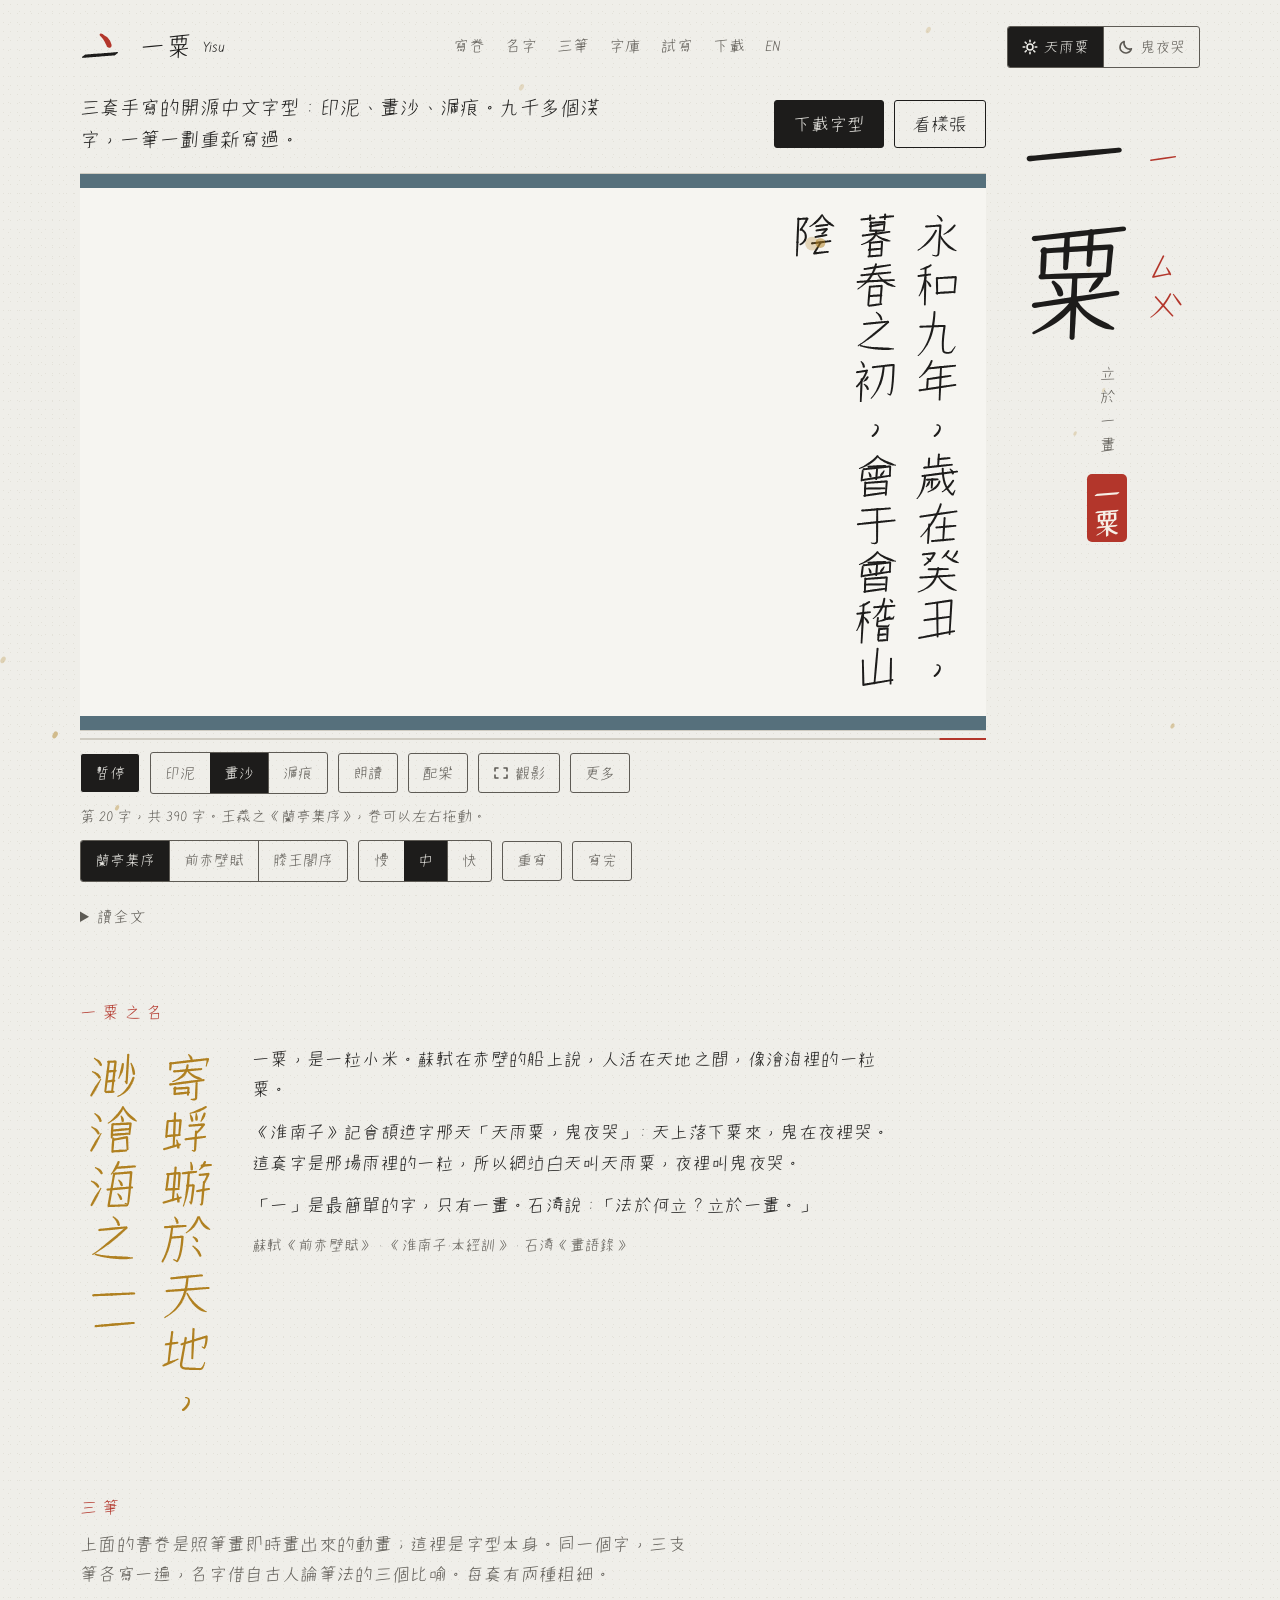
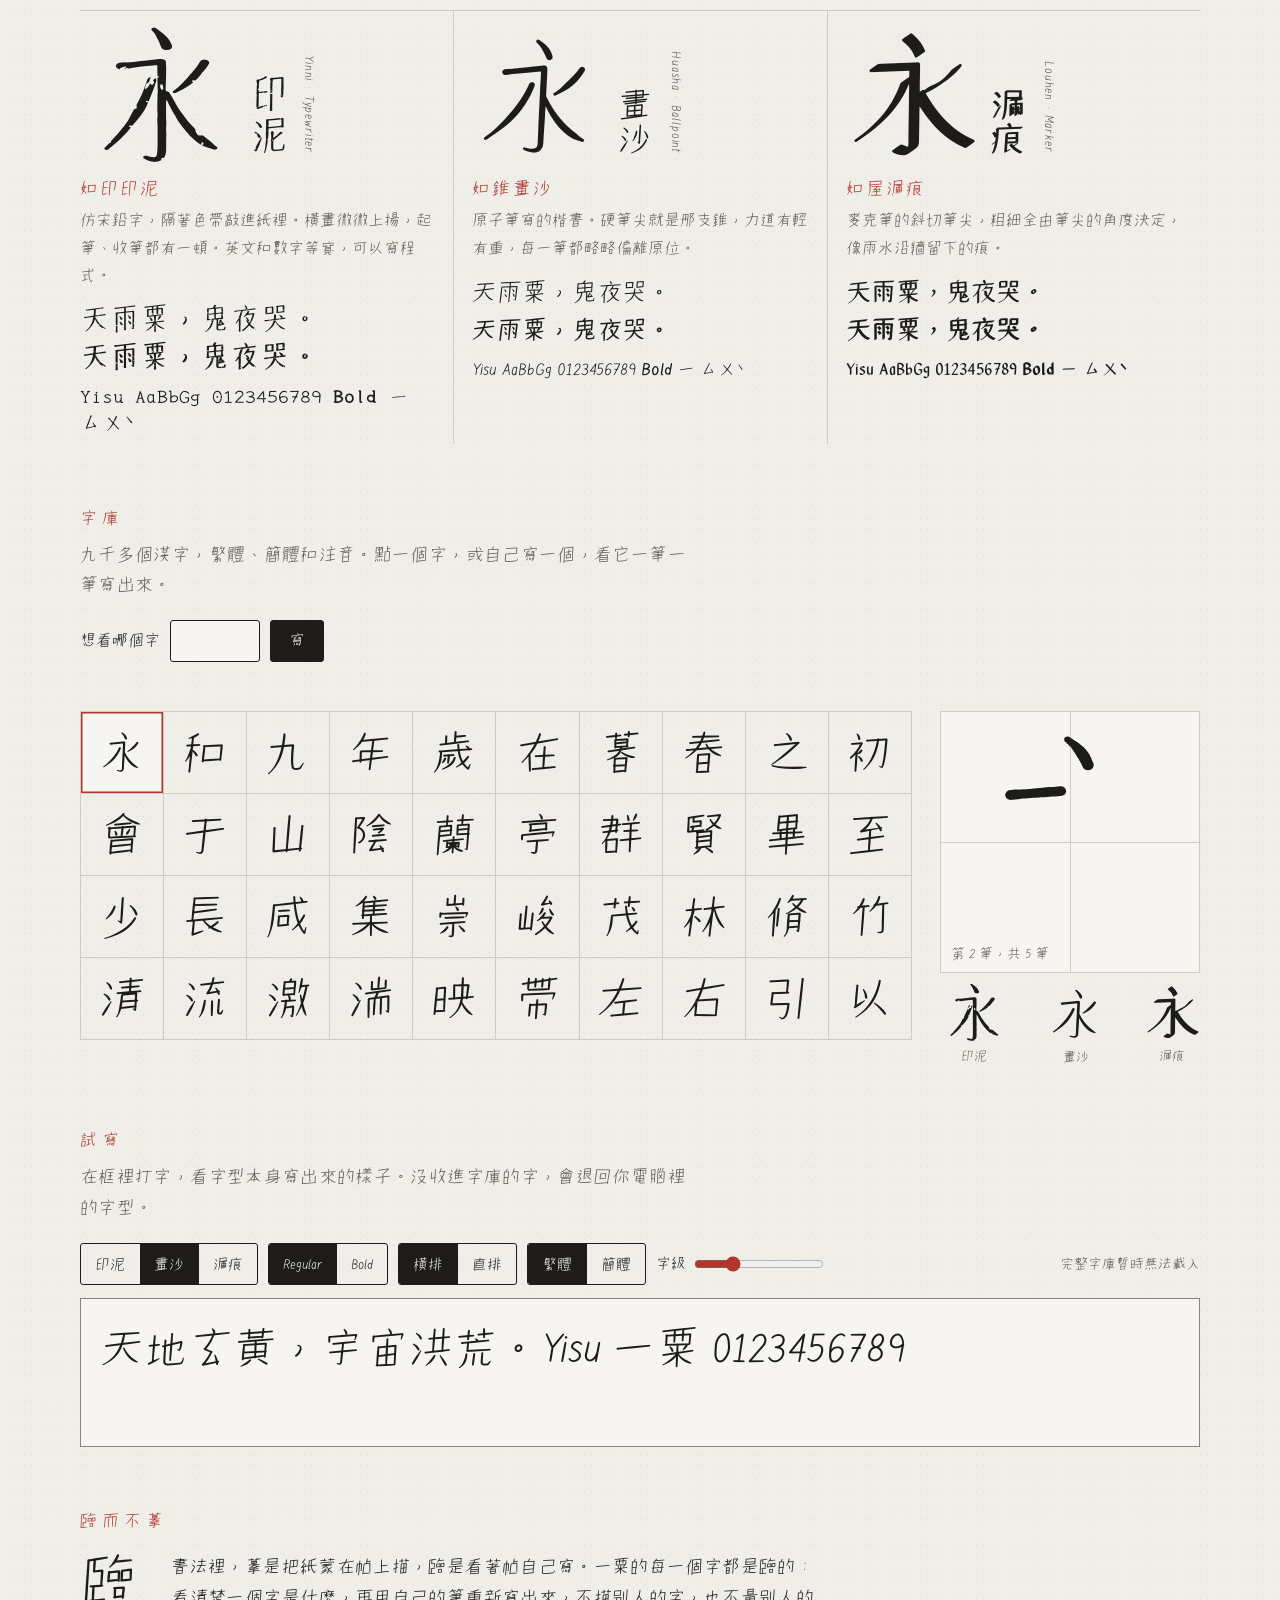
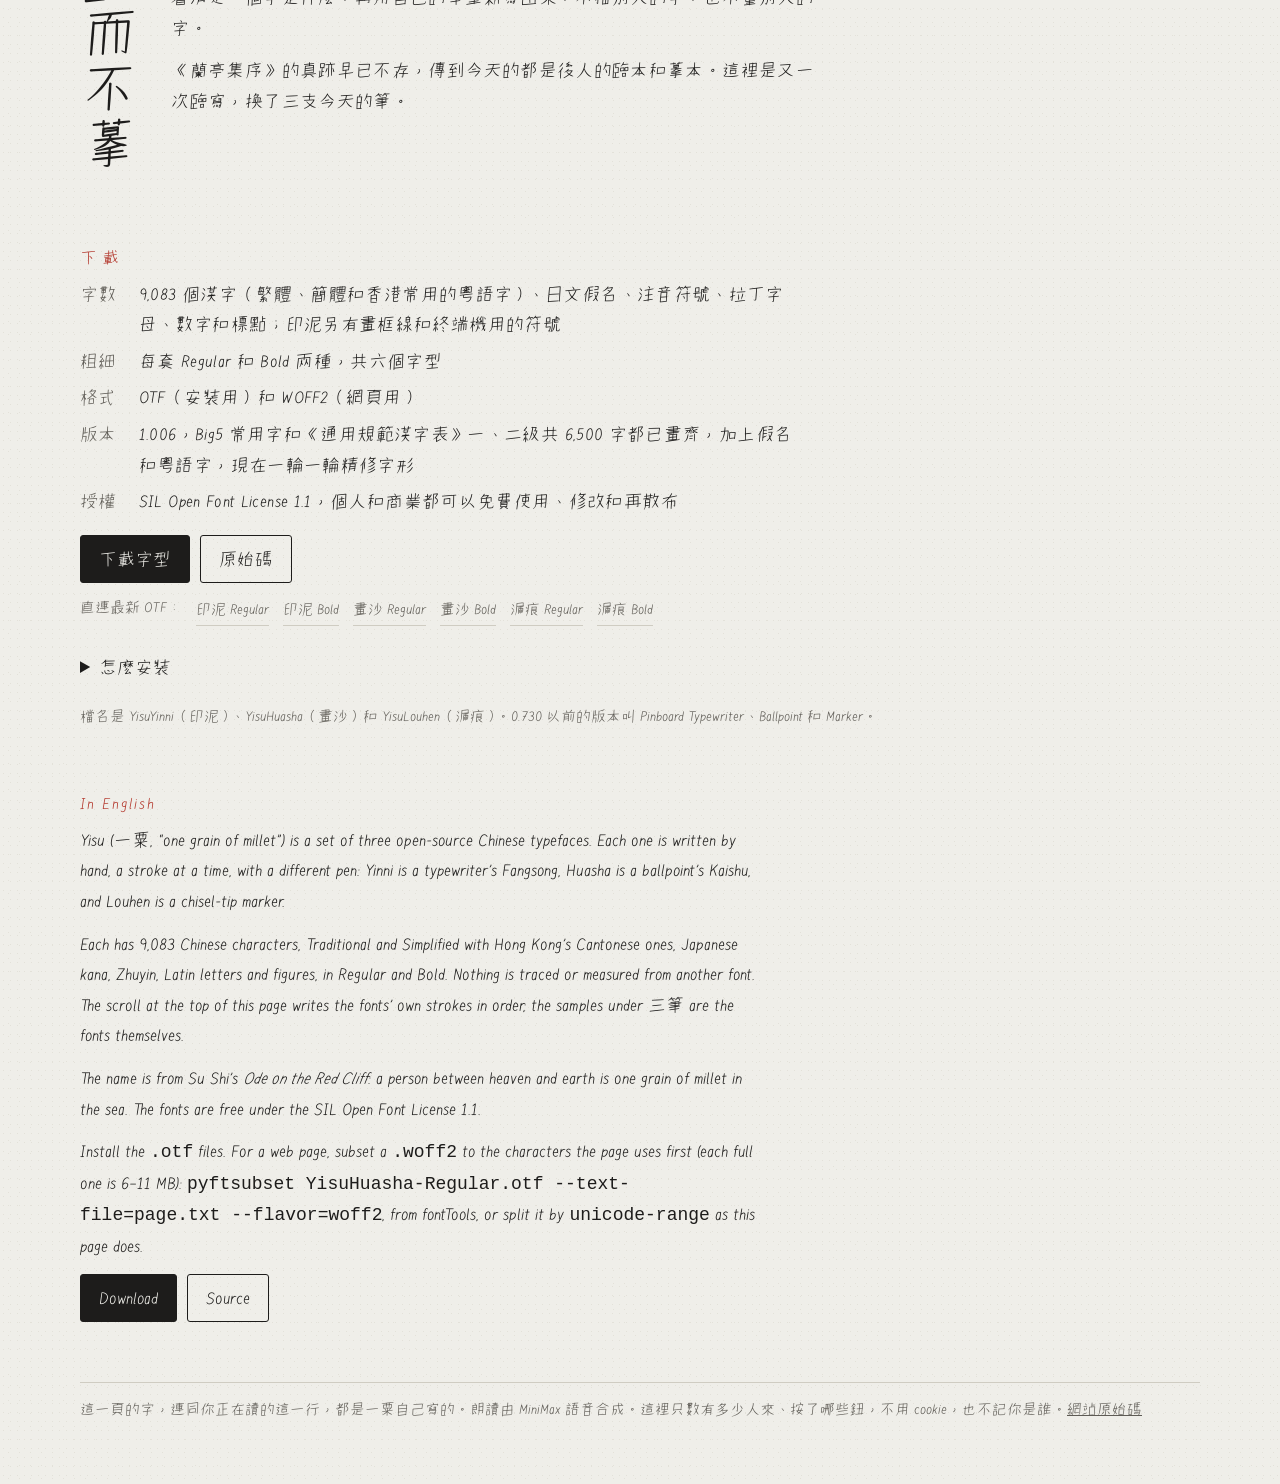
==== commit ed3bb641: "Fonts 1.006 Co-Authored-By: Claude Opus 5.5 <noreply@anthropic.com>" ====
--- a/public/index.html
+++ b/public/index.html
@@ -22,7 +22,7 @@
 <link rel="icon" href="favicon.png" sizes="32x32" type="image/png">
 <link rel="icon" href="favicon.svg" type="image/svg+xml">
 <link rel="apple-touch-icon" href="apple-touch-icon.png">
-<link rel="preload" href="fonts/huasha-400.woff2?v=0c70abf0" as="font" type="font/woff2" crossorigin>
+<link rel="preload" href="fonts/huasha-400.woff2?v=dea858a8" as="font" type="font/woff2" crossorigin>
 <!-- ?2 here and on strokes.js, vo.json and the tester's index.json: under their bare names
      browsers kept these for a day. Now they are asked for again on every visit (public/_headers).
      The stroke buckets (strokes/*.json) are asked for with strokes.js's mark of their contents. -->
@@ -392,7 +392,7 @@
     <dt>字數</dt><dd>9,083 個漢字（繁體、簡體和香港常用的粵語字）、日文假名、注音符號、拉丁字母、數字和標點；印泥另有畫框線和終端機用的符號</dd>
     <dt>粗細</dt><dd>每套 Regular 和 Bold 兩種，共六個字型</dd>
     <dt>格式</dt><dd>OTF（安裝用）和 WOFF2（網頁用）</dd>
-    <dt>版本</dt><dd>1.005，Big5 常用字和《通用規範漢字表》一、二級共 6,500 字都已畫齊，加上假名和粵語字，現在一輪一輪精修字形</dd>
+    <dt>版本</dt><dd>1.006，Big5 常用字和《通用規範漢字表》一、二級共 6,500 字都已畫齊，加上假名和粵語字，現在一輪一輪精修字形</dd>
     <dt>授權</dt><dd>SIL Open Font License 1.1，個人和商業都可以免費使用、修改和再散布</dd>
   </dl>
   <div class="get"><a class="main" href="https://github.com/zjlgdx/yisu-fonts/releases/latest" target="_blank" rel="noopener">下載字型</a><a href="https://github.com/zjlgdx/yisu-fonts" target="_blank" rel="noopener">原始碼</a></div>
--- a/public/fonts/faces.css
+++ b/public/fonts/faces.css
@@ -1,8 +1,8 @@
 /* Made by tools/webfonts.py. */
-@font-face { font-family: "Yisu Yinni"; font-weight: 400; font-display: swap; src: url(yinni-400.woff2?v=a294dfa4) format("woff2"); }
-@font-face { font-family: "Yisu Yinni"; font-weight: 700; font-display: swap; src: url(yinni-700.woff2?v=d365189b) format("woff2"); }
-@font-face { font-family: "Yisu Huasha"; font-weight: 400; font-display: swap; src: url(huasha-400-t.woff2?v=8b2a8144) format("woff2"); unicode-range: U+4E03,U+4E14,U+4E16,U+4E18,U+4E39,U+4E4E-4E4F,U+4E8B,U+4E91,U+4EA4,U+4EA6,U+4ECB,U+4ED6,U+4ED9,U+4EF0,U+4F11,U+4F5C,U+4F69,U+4FC2,U+4FCA,U+4FE1,U+4FEF,U+4FF1,U+5026,U+5049,U+5091,U+50BE,U+513C,U+5149,U+5167,U+516C,U+5176-5177,U+51A0,U+51CC,U+51DD,U+5206,U+5217,U+52DD,U+52E2,U+5316,U+5340,U+53CA-53CB,U+53D6,U+53E8,U+541B,U+5433,U+547D,U+54C1,U+54C9,U+5531,U+559C,U+55DA,U+55DF,U+5617,U+56DB,U+56E0,U+56FA,U+570B,U+5712,U+5747,U+5750,U+5805,U+5831,U+589C,U+589F,U+58EB,U+58EF,U+590F,U+5916,U+592B,U+5931,U+5937,U+5949,U+594F,U+5951,U+5984,U+5A1B,U+5B5F,U+5B64,U+5B78,U+5B7A,U+5B97,U+5BA2-5BA4,U+5BAE,U+5BB0,U+5BB6,U+5BD2,U+5BDF,U+5BE7,U+5BF6,U+5C01,U+5C04,U+5C07,U+5C0D,U+5C3A,U+5C48,U+5C64,U+5C6C,U+5CA1,U+5CF6,U+5DBC,U+5DD2,U+5DDD-5DDE,U+5E1D,U+5E37,U+5E76,U+5E78,U+5E7D,U+5E9C,U+5EA7,U+5EAD,U+5EE3,U+5EEC,U+5F26,U+5F31,U+5F4C,U+5F69,U+5F6D,U+5F90,U+5FA1,U+5FB9,U+5FC3,U+5FD7,U+6069,U+606D,U+609F-60A0,U+60B2,U+60BC,U+60C5,U+60DC,U+60E0,U+610F,U+611F,U+6128,U+6155,U+615A,U+6168,U+61F7,U+61FF,U+621F,U+6276,U+627F,U+6295,U+62AB,U+62B1,U+6367-6368,U+63A7,U+6416,U+64AB,U+64B2,U+6545,U+6548,U+6558,U+6562,U+65AF,U+65B7,U+65E2,U+65EC,U+660F,U+6613-6614,U+661F,U+6668,U+666F,U+6687,U+66A2,U+66E0,U+66F2,U+670B,U+671B,U+671D,U+671F,U+6731,U+674E,U+6795,U+67F1,U+6842,U+6851,U+6881,U+6893,U+68DF,U+68E8,U+694A,U+6975,U+6986,U+69BB,U+6A39,U+6A3D,U+6ABB,U+6B23,U+6B4C,U+6B61-6B62,U+6B64,U+6B66,U+6B7B,U+6B8A,U+6BA4,U+6BBF,U+6C0F,U+6C23,U+6C40,U+6C5F,U+6CC1,U+6CC9,U+6CDB,U+6CE2,U+6D25,U+6D32,U+6D66,U+6D69-6D6A,U+6DB8,U+6DF1,U+6E1A,U+6E56,U+6E9F,U+6EFF,U+6F01,U+6F54,U+6F58,U+6F66,U+6F6D,U+6FA4,U+6FF1,U+7051,U+70BA,U+7109,U+7136,U+7159,U+723D-723E,U+7269,U+72C2,U+7316,U+7336,U+7368,U+7389,U+73E0,U+750C-750D,U+751F,U+752B,U+7570,U+7576,U+758F,U+75DB,U+767B-767C,U+767E,U+76C8,U+76CA,U+76DB,U+76E1,U+76EE,U+76F8,U+7704,U+7747,U+7762-7763,U+77DA,U+77E3,U+77E5,U+77ED,U+798A,U+79CB,U+79FB,U+7A3D,U+7A7A,U+7A88,U+7A95,U+7AAE,U+7AC4,U+7AE0,U+7AE5,U+7AED,U+7B0F,U+7B75,U+7BA1,U+7C2A,U+7C3E,U+7C4D,U+7C5F,U+7D06,U+7D2B,U+7D72,U+7DA0,U+7DAD,U+7E08,U+7E31,U+7E61,U+7E93,U+7E96,U+7F77,U+7F8E,U+7FBD,U+7FE0,U+7FFC,U+8001,U+8005,U+8056,U+8072-8073,U+807D,U+80FD,U+81F4,U+81FA,U+8207-820A,U+820D,U+821B,U+821E-821F,U+8233,U+8238,U+8266,U+82B3,U+82E5,U+832B,U+8332,U+834A,U+83EF,U+840D,U+842C,U+8466,U+8543,U+8655,U+865B,U+86DF,U+8821,U+883B,U+8861,U+8882,U+895C,U+895F,U+897F,U+898B,U+8996,U+89BA,U+89F4,U+8A00,U+8A17,U+8A2A,U+8A5E,U+8A60,U+8A95,U+8AA6,U+8ABC,U+8AF8,U+8B1D,U+8B58,U+8C48,U+8C6B,U+8CA7,U+8CAA,U+8CC8,U+8CD2-8CD3,U+8CF4,U+8D08,U+8D8A,U+8DA3,U+8DA8,U+8DB3,U+8DEF,U+8E81,U+8EAC,U+8ECD,U+8EEB,U+8F4D,U+8FCE,U+8FE5,U+8FF0,U+8FF4,U+9014,U+901D,U+9022,U+9038,U+9044,U+9047,U+904A-904B,U+904F,U+9054,U+9059,U+9060,U+9077,U+907A,U+90E1,U+9109,U+9119,U+9130,U+9134,U+914C,U+9152,U+91C7,U+91CC,U+92B7,U+937E,U+9418,U+9580,U+95AD,U+95BB,U+95BD,U+95DC,U+95E5,U+962E,U+963F,U+9663,U+966A,U+9673,U+9678,U+967D,U+9685,U+968D,U+96A8,U+96C0-96C1,U+96C4-96C5,U+96D5-96D6,U+96E3,U+96F2,U+9704,U+971C,U+971E,U+9727,U+9732,U+973D,U+9748,U+9752,U+975C,U+975E,U+97FB,U+97FF,U+9803,U+985E,U+98A8,U+98C4,U+98DB,U+98DF,U+9918,U+991E,U+9928,U+9996,U+99AE,U+99B3,U+99D0,U+99ED,U+9A01,U+9A11,U+9A30,U+9A42,U+9A5A,U+9AB8,U+9AD8,U+9BC9,U+9CE7,U+9CF3-9CF4,U+9D3B,U+9DA9,U+9DB4,U+9E1E,U+9F0E,U+9F61; }
-@font-face { font-family: "Yisu Huasha"; font-weight: 400; font-display: swap; src: url(huasha-400.woff2?v=0c70abf0) format("woff2"); }
-@font-face { font-family: "Yisu Huasha"; font-weight: 700; font-display: swap; src: url(huasha-700.woff2?v=40f20c31) format("woff2"); }
-@font-face { font-family: "Yisu Louhen"; font-weight: 400; font-display: swap; src: url(louhen-400.woff2?v=3f6cb2cb) format("woff2"); }
-@font-face { font-family: "Yisu Louhen"; font-weight: 700; font-display: swap; src: url(louhen-700.woff2?v=571b9d69) format("woff2"); }
+@font-face { font-family: "Yisu Yinni"; font-weight: 400; font-display: swap; src: url(yinni-400.woff2?v=6e020e07) format("woff2"); }
+@font-face { font-family: "Yisu Yinni"; font-weight: 700; font-display: swap; src: url(yinni-700.woff2?v=3289ddd9) format("woff2"); }
+@font-face { font-family: "Yisu Huasha"; font-weight: 400; font-display: swap; src: url(huasha-400-t.woff2?v=1d304763) format("woff2"); unicode-range: U+4E03,U+4E14,U+4E16,U+4E18,U+4E39,U+4E4E-4E4F,U+4E8B,U+4E91,U+4EA4,U+4EA6,U+4ECB,U+4ED6,U+4ED9,U+4EF0,U+4F11,U+4F5C,U+4F69,U+4FC2,U+4FCA,U+4FE1,U+4FEF,U+4FF1,U+5026,U+5049,U+5091,U+50BE,U+513C,U+5149,U+5167,U+516C,U+5176-5177,U+51A0,U+51CC,U+51DD,U+5206,U+5217,U+52DD,U+52E2,U+5316,U+5340,U+53CA-53CB,U+53D6,U+53E8,U+541B,U+5433,U+547D,U+54C1,U+54C9,U+5531,U+559C,U+55DA,U+55DF,U+5617,U+56DB,U+56E0,U+56FA,U+570B,U+5712,U+5747,U+5750,U+5805,U+5831,U+589C,U+589F,U+58EB,U+58EF,U+590F,U+5916,U+592B,U+5931,U+5937,U+5949,U+594F,U+5951,U+5984,U+5A1B,U+5B5F,U+5B64,U+5B78,U+5B7A,U+5B97,U+5BA2-5BA4,U+5BAE,U+5BB0,U+5BB6,U+5BD2,U+5BDF,U+5BE7,U+5BF6,U+5C01,U+5C04,U+5C07,U+5C0D,U+5C3A,U+5C48,U+5C64,U+5C6C,U+5CA1,U+5CF6,U+5DBC,U+5DD2,U+5DDD-5DDE,U+5E1D,U+5E37,U+5E76,U+5E78,U+5E7D,U+5E9C,U+5EA7,U+5EAD,U+5EE3,U+5EEC,U+5F26,U+5F31,U+5F4C,U+5F69,U+5F6D,U+5F90,U+5FA1,U+5FB9,U+5FC3,U+5FD7,U+6069,U+606D,U+609F-60A0,U+60B2,U+60BC,U+60C5,U+60DC,U+60E0,U+610F,U+611F,U+6128,U+6155,U+615A,U+6168,U+61F7,U+61FF,U+621F,U+6276,U+627F,U+6295,U+62AB,U+62B1,U+6367-6368,U+63A7,U+6416,U+64AB,U+64B2,U+6545,U+6548,U+6558,U+6562,U+65AF,U+65B7,U+65E2,U+65EC,U+660F,U+6613-6614,U+661F,U+6668,U+666F,U+6687,U+66A2,U+66E0,U+66F2,U+670B,U+671B,U+671D,U+671F,U+6731,U+674E,U+6795,U+67F1,U+6842,U+6851,U+6881,U+6893,U+68DF,U+68E8,U+694A,U+6975,U+6986,U+69BB,U+6A39,U+6A3D,U+6ABB,U+6B23,U+6B4C,U+6B61-6B62,U+6B64,U+6B66,U+6B7B,U+6B8A,U+6BA4,U+6BBF,U+6C0F,U+6C23,U+6C40,U+6C5F,U+6CC1,U+6CC9,U+6CDB,U+6CE2,U+6D25,U+6D32,U+6D66,U+6D69-6D6A,U+6DB8,U+6DF1,U+6E1A,U+6E56,U+6E9F,U+6EFF,U+6F01,U+6F54,U+6F58,U+6F66,U+6F6D,U+6FA4,U+6FF1,U+7051,U+70BA,U+7109,U+7136,U+7159,U+723D-723E,U+7269,U+72C2,U+7316,U+7336,U+7368,U+7389,U+73E0,U+750C-750D,U+751F,U+752B,U+7570,U+7576,U+758F,U+75DB,U+767B-767C,U+767E,U+76C8,U+76CA,U+76DB,U+76E1,U+76EE,U+76F8,U+7704,U+7747,U+7762-7763,U+77DA,U+77E3,U+77E5,U+77ED,U+798A,U+79CB,U+79FB,U+7A3D,U+7A7A,U+7A88,U+7A95,U+7AAE,U+7AC4,U+7AE0,U+7AE5,U+7AED,U+7B0F,U+7B75,U+7BA1,U+7C2A,U+7C3E,U+7C4D,U+7C5F,U+7D06,U+7D2B,U+7D72,U+7DA0,U+7DAD,U+7E08,U+7E31,U+7E61,U+7E93,U+7E96,U+7F77,U+7F8E,U+7FBD,U+7FE0,U+7FFC,U+8001,U+8005,U+8056,U+8072-8073,U+807D,U+80FD,U+81F4,U+81FA,U+8207-820A,U+820D,U+821B,U+821E-821F,U+8233,U+8238,U+8266,U+82B3,U+82E5,U+832B,U+8332,U+834A,U+83EF,U+840D,U+842C,U+8466,U+8543,U+8655,U+865B,U+86DF,U+8821,U+883B,U+8861,U+8882,U+895C,U+895F,U+897F,U+898B,U+8996,U+89BA,U+89F4,U+8A00,U+8A17,U+8A2A,U+8A5E,U+8A60,U+8A95,U+8AA6,U+8ABC,U+8AF8,U+8B1D,U+8B58,U+8C48,U+8C6B,U+8CA7,U+8CAA,U+8CC8,U+8CD2-8CD3,U+8CF4,U+8D08,U+8D8A,U+8DA3,U+8DA8,U+8DB3,U+8DEF,U+8E81,U+8EAC,U+8ECD,U+8EEB,U+8F4D,U+8FCE,U+8FE5,U+8FF0,U+8FF4,U+9014,U+901D,U+9022,U+9038,U+9044,U+9047,U+904A-904B,U+904F,U+9054,U+9059,U+9060,U+9077,U+907A,U+90E1,U+9109,U+9119,U+9130,U+9134,U+914C,U+9152,U+91C7,U+91CC,U+92B7,U+937E,U+9418,U+9580,U+95AD,U+95BB,U+95BD,U+95DC,U+95E5,U+962E,U+963F,U+9663,U+966A,U+9673,U+9678,U+967D,U+9685,U+968D,U+96A8,U+96C0-96C1,U+96C4-96C5,U+96D5-96D6,U+96E3,U+96F2,U+9704,U+971C,U+971E,U+9727,U+9732,U+973D,U+9748,U+9752,U+975C,U+975E,U+97FB,U+97FF,U+9803,U+985E,U+98A8,U+98C4,U+98DB,U+98DF,U+9918,U+991E,U+9928,U+9996,U+99AE,U+99B3,U+99D0,U+99ED,U+9A01,U+9A11,U+9A30,U+9A42,U+9A5A,U+9AB8,U+9AD8,U+9BC9,U+9CE7,U+9CF3-9CF4,U+9D3B,U+9DA9,U+9DB4,U+9E1E,U+9F0E,U+9F61; }
+@font-face { font-family: "Yisu Huasha"; font-weight: 400; font-display: swap; src: url(huasha-400.woff2?v=dea858a8) format("woff2"); }
+@font-face { font-family: "Yisu Huasha"; font-weight: 700; font-display: swap; src: url(huasha-700.woff2?v=07a4935f) format("woff2"); }
+@font-face { font-family: "Yisu Louhen"; font-weight: 400; font-display: swap; src: url(louhen-400.woff2?v=9b639f18) format("woff2"); }
+@font-face { font-family: "Yisu Louhen"; font-weight: 700; font-display: swap; src: url(louhen-700.woff2?v=64e622b8) format("woff2"); }
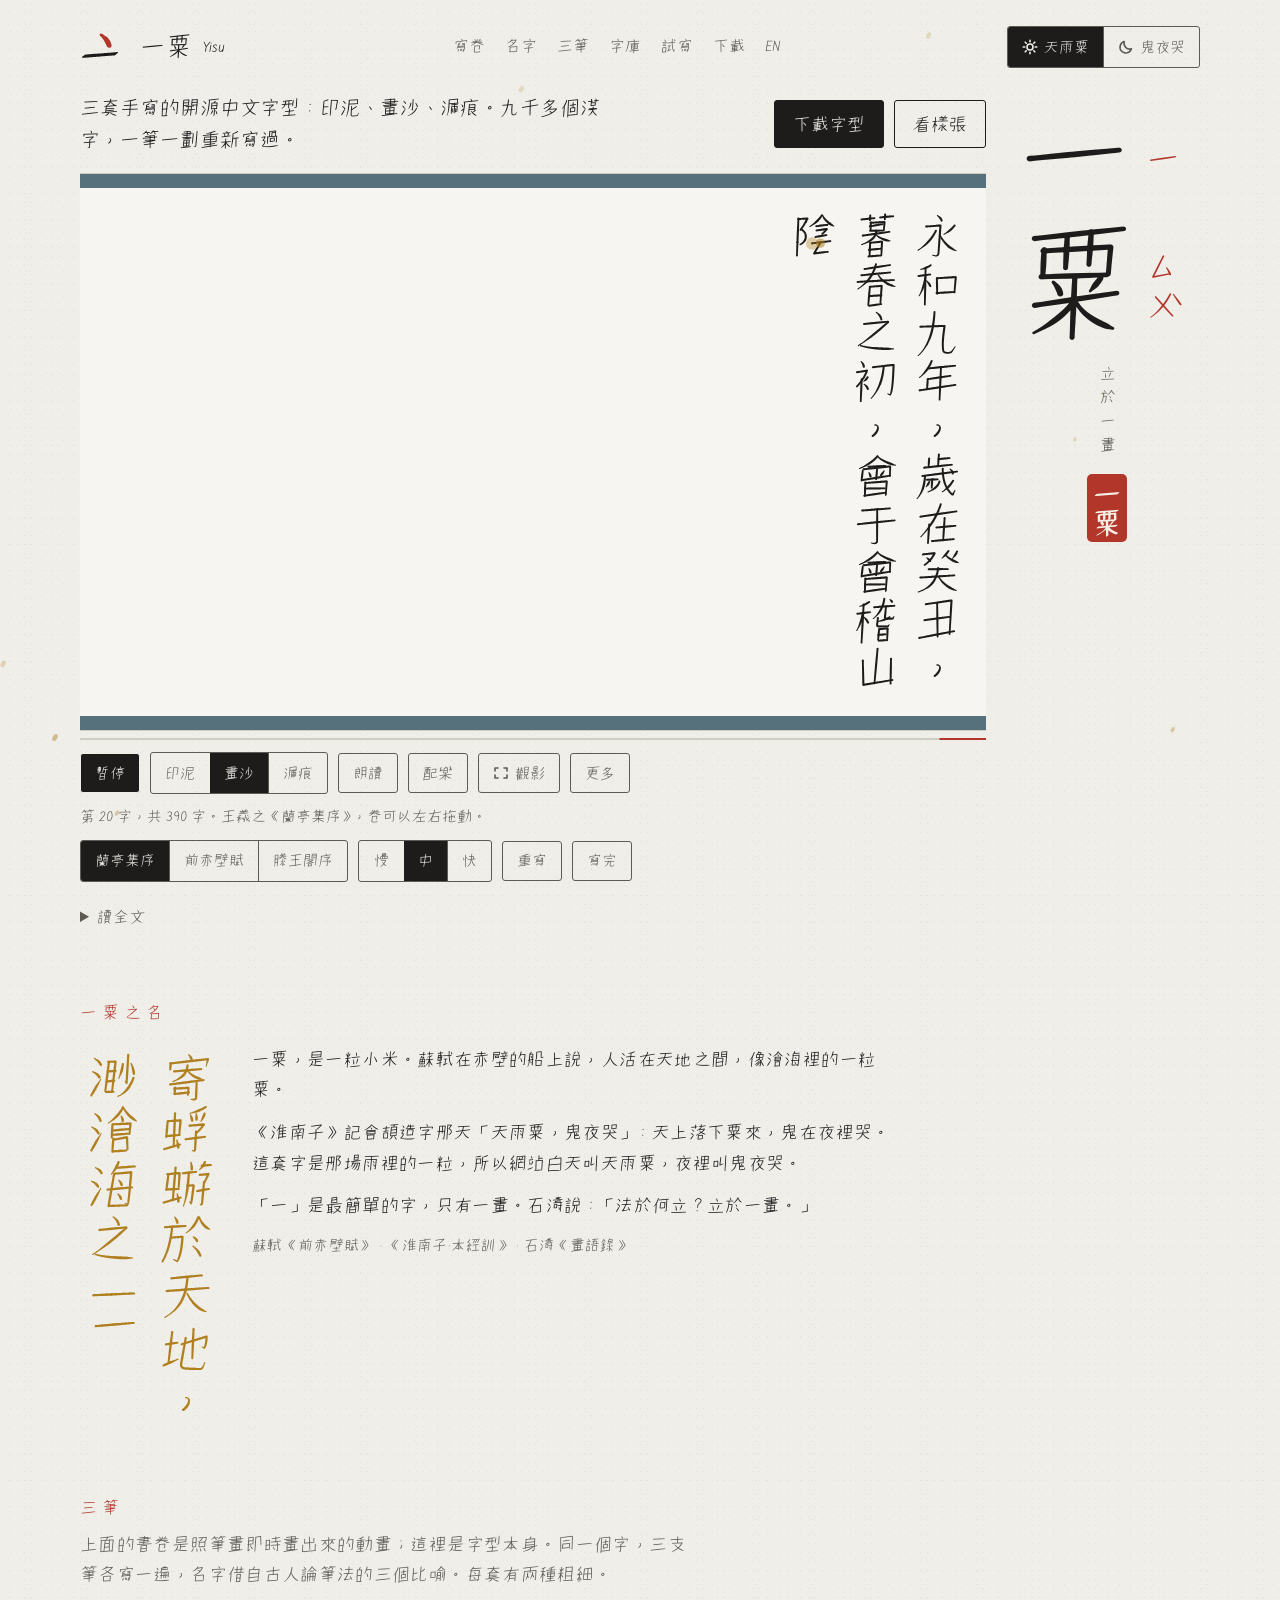
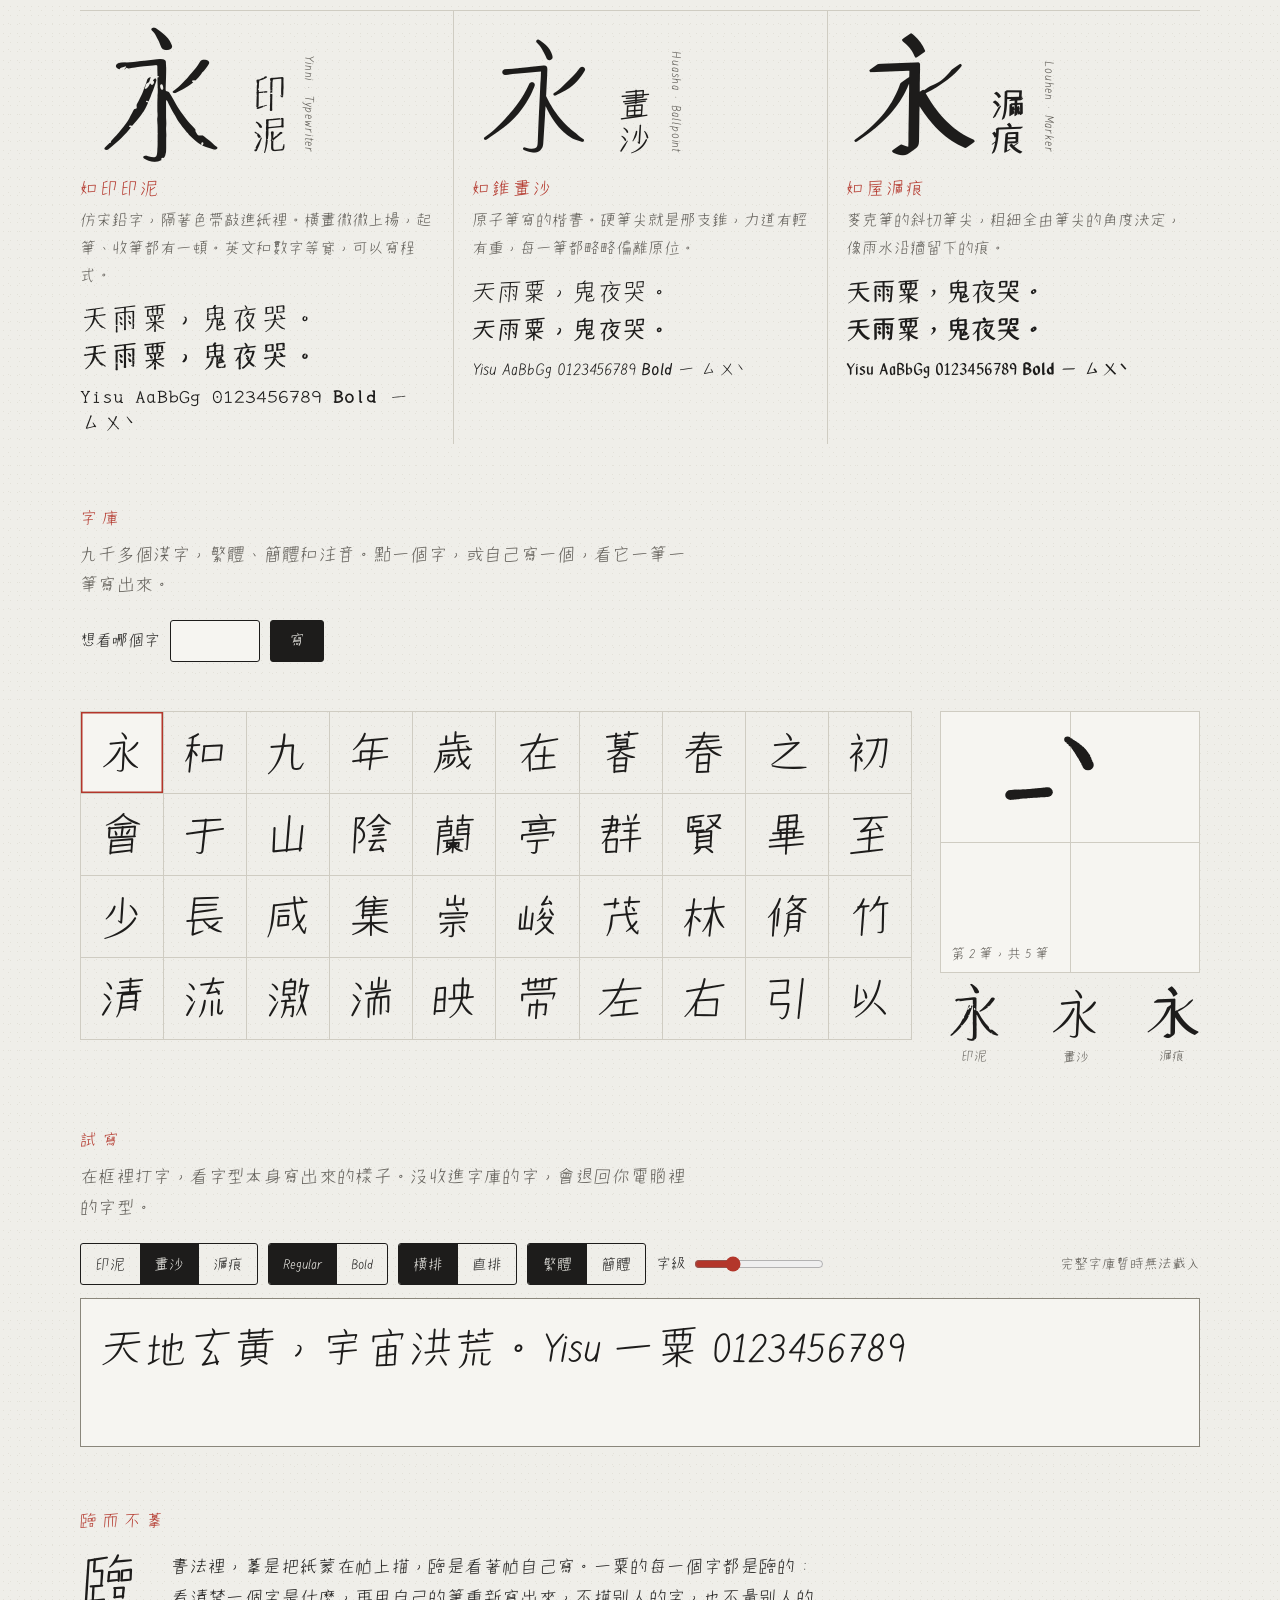
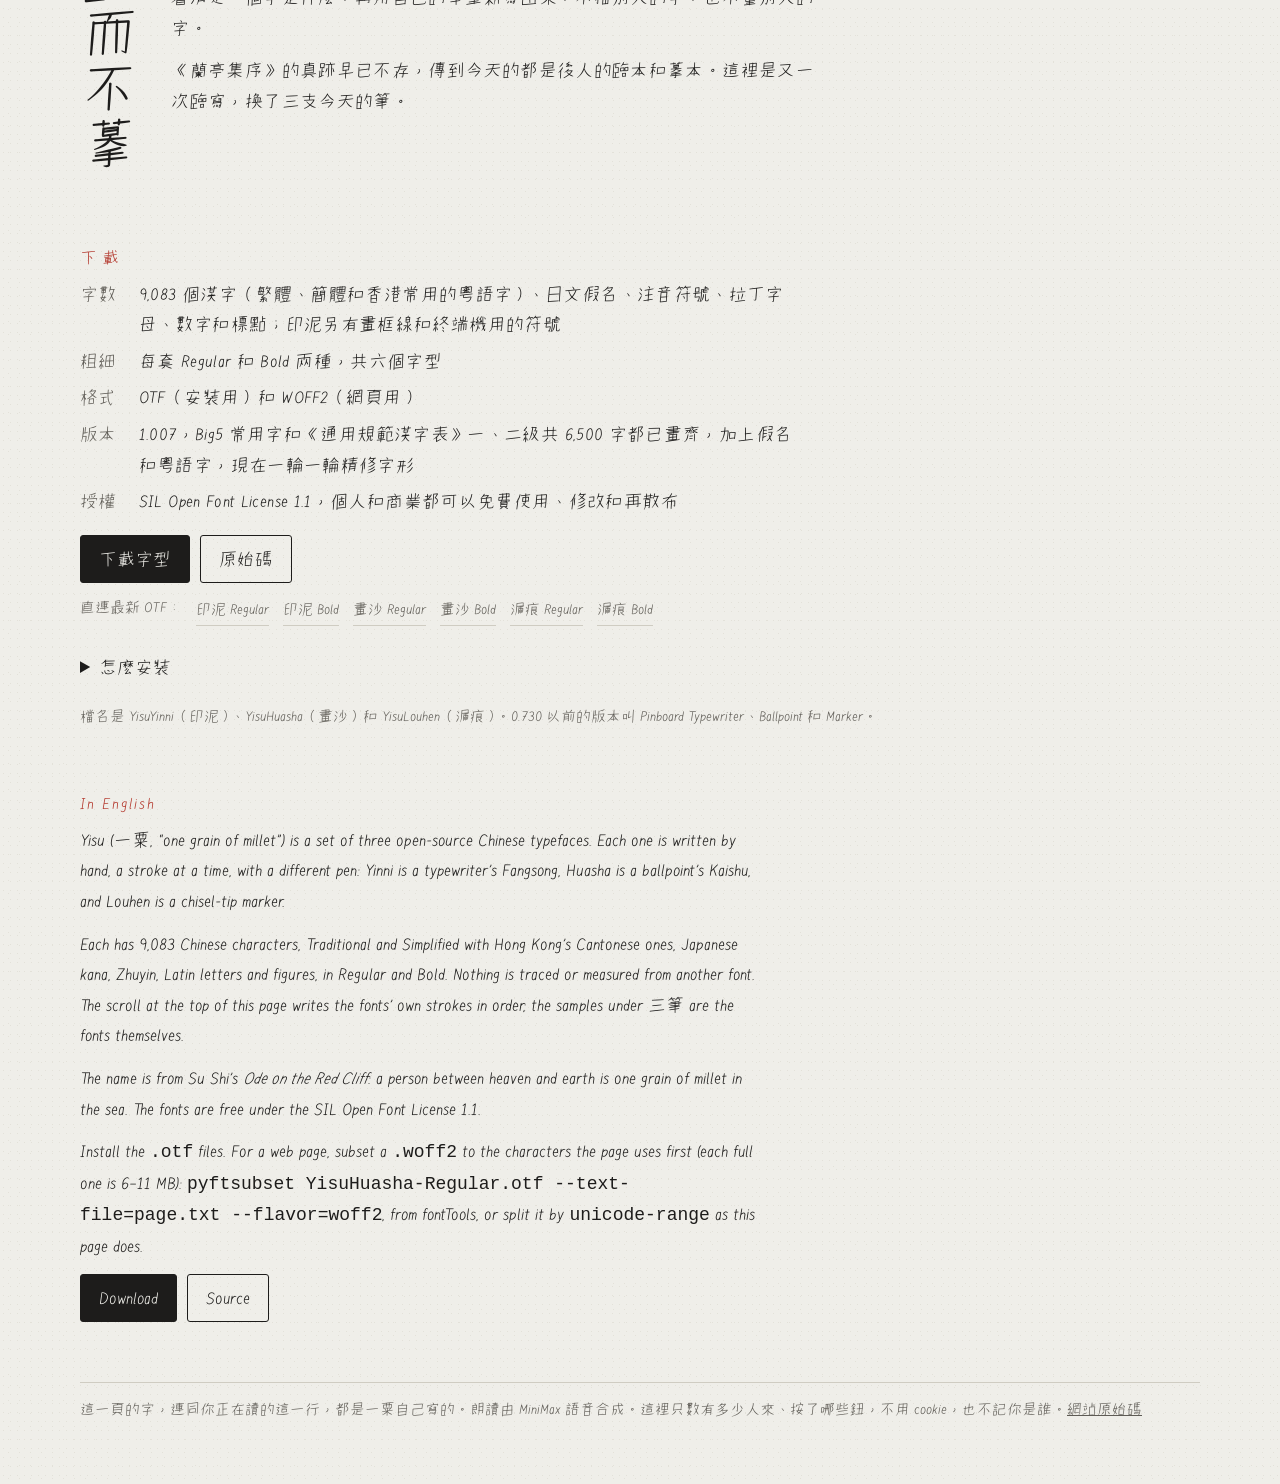
==== commit 0db34ac3: "Fonts 1.007 Co-Authored-By: Claude Opus 5.5 <noreply@anthropic.com>" ====
--- a/public/index.html
+++ b/public/index.html
@@ -22,7 +22,7 @@
 <link rel="icon" href="favicon.png" sizes="32x32" type="image/png">
 <link rel="icon" href="favicon.svg" type="image/svg+xml">
 <link rel="apple-touch-icon" href="apple-touch-icon.png">
-<link rel="preload" href="fonts/huasha-400.woff2?v=dea858a8" as="font" type="font/woff2" crossorigin>
+<link rel="preload" href="fonts/huasha-400.woff2?v=6d48af62" as="font" type="font/woff2" crossorigin>
 <!-- ?2 here and on strokes.js, vo.json and the tester's index.json: under their bare names
      browsers kept these for a day. Now they are asked for again on every visit (public/_headers).
      The stroke buckets (strokes/*.json) are asked for with strokes.js's mark of their contents. -->
@@ -392,7 +392,7 @@
     <dt>字數</dt><dd>9,083 個漢字（繁體、簡體和香港常用的粵語字）、日文假名、注音符號、拉丁字母、數字和標點；印泥另有畫框線和終端機用的符號</dd>
     <dt>粗細</dt><dd>每套 Regular 和 Bold 兩種，共六個字型</dd>
     <dt>格式</dt><dd>OTF（安裝用）和 WOFF2（網頁用）</dd>
-    <dt>版本</dt><dd>1.006，Big5 常用字和《通用規範漢字表》一、二級共 6,500 字都已畫齊，加上假名和粵語字，現在一輪一輪精修字形</dd>
+    <dt>版本</dt><dd>1.007，Big5 常用字和《通用規範漢字表》一、二級共 6,500 字都已畫齊，加上假名和粵語字，現在一輪一輪精修字形</dd>
     <dt>授權</dt><dd>SIL Open Font License 1.1，個人和商業都可以免費使用、修改和再散布</dd>
   </dl>
   <div class="get"><a class="main" href="https://github.com/zjlgdx/yisu-fonts/releases/latest" target="_blank" rel="noopener">下載字型</a><a href="https://github.com/zjlgdx/yisu-fonts" target="_blank" rel="noopener">原始碼</a></div>
--- a/public/fonts/faces.css
+++ b/public/fonts/faces.css
@@ -1,8 +1,8 @@
 /* Made by tools/webfonts.py. */
-@font-face { font-family: "Yisu Yinni"; font-weight: 400; font-display: swap; src: url(yinni-400.woff2?v=6e020e07) format("woff2"); }
-@font-face { font-family: "Yisu Yinni"; font-weight: 700; font-display: swap; src: url(yinni-700.woff2?v=3289ddd9) format("woff2"); }
-@font-face { font-family: "Yisu Huasha"; font-weight: 400; font-display: swap; src: url(huasha-400-t.woff2?v=1d304763) format("woff2"); unicode-range: U+4E03,U+4E14,U+4E16,U+4E18,U+4E39,U+4E4E-4E4F,U+4E8B,U+4E91,U+4EA4,U+4EA6,U+4ECB,U+4ED6,U+4ED9,U+4EF0,U+4F11,U+4F5C,U+4F69,U+4FC2,U+4FCA,U+4FE1,U+4FEF,U+4FF1,U+5026,U+5049,U+5091,U+50BE,U+513C,U+5149,U+5167,U+516C,U+5176-5177,U+51A0,U+51CC,U+51DD,U+5206,U+5217,U+52DD,U+52E2,U+5316,U+5340,U+53CA-53CB,U+53D6,U+53E8,U+541B,U+5433,U+547D,U+54C1,U+54C9,U+5531,U+559C,U+55DA,U+55DF,U+5617,U+56DB,U+56E0,U+56FA,U+570B,U+5712,U+5747,U+5750,U+5805,U+5831,U+589C,U+589F,U+58EB,U+58EF,U+590F,U+5916,U+592B,U+5931,U+5937,U+5949,U+594F,U+5951,U+5984,U+5A1B,U+5B5F,U+5B64,U+5B78,U+5B7A,U+5B97,U+5BA2-5BA4,U+5BAE,U+5BB0,U+5BB6,U+5BD2,U+5BDF,U+5BE7,U+5BF6,U+5C01,U+5C04,U+5C07,U+5C0D,U+5C3A,U+5C48,U+5C64,U+5C6C,U+5CA1,U+5CF6,U+5DBC,U+5DD2,U+5DDD-5DDE,U+5E1D,U+5E37,U+5E76,U+5E78,U+5E7D,U+5E9C,U+5EA7,U+5EAD,U+5EE3,U+5EEC,U+5F26,U+5F31,U+5F4C,U+5F69,U+5F6D,U+5F90,U+5FA1,U+5FB9,U+5FC3,U+5FD7,U+6069,U+606D,U+609F-60A0,U+60B2,U+60BC,U+60C5,U+60DC,U+60E0,U+610F,U+611F,U+6128,U+6155,U+615A,U+6168,U+61F7,U+61FF,U+621F,U+6276,U+627F,U+6295,U+62AB,U+62B1,U+6367-6368,U+63A7,U+6416,U+64AB,U+64B2,U+6545,U+6548,U+6558,U+6562,U+65AF,U+65B7,U+65E2,U+65EC,U+660F,U+6613-6614,U+661F,U+6668,U+666F,U+6687,U+66A2,U+66E0,U+66F2,U+670B,U+671B,U+671D,U+671F,U+6731,U+674E,U+6795,U+67F1,U+6842,U+6851,U+6881,U+6893,U+68DF,U+68E8,U+694A,U+6975,U+6986,U+69BB,U+6A39,U+6A3D,U+6ABB,U+6B23,U+6B4C,U+6B61-6B62,U+6B64,U+6B66,U+6B7B,U+6B8A,U+6BA4,U+6BBF,U+6C0F,U+6C23,U+6C40,U+6C5F,U+6CC1,U+6CC9,U+6CDB,U+6CE2,U+6D25,U+6D32,U+6D66,U+6D69-6D6A,U+6DB8,U+6DF1,U+6E1A,U+6E56,U+6E9F,U+6EFF,U+6F01,U+6F54,U+6F58,U+6F66,U+6F6D,U+6FA4,U+6FF1,U+7051,U+70BA,U+7109,U+7136,U+7159,U+723D-723E,U+7269,U+72C2,U+7316,U+7336,U+7368,U+7389,U+73E0,U+750C-750D,U+751F,U+752B,U+7570,U+7576,U+758F,U+75DB,U+767B-767C,U+767E,U+76C8,U+76CA,U+76DB,U+76E1,U+76EE,U+76F8,U+7704,U+7747,U+7762-7763,U+77DA,U+77E3,U+77E5,U+77ED,U+798A,U+79CB,U+79FB,U+7A3D,U+7A7A,U+7A88,U+7A95,U+7AAE,U+7AC4,U+7AE0,U+7AE5,U+7AED,U+7B0F,U+7B75,U+7BA1,U+7C2A,U+7C3E,U+7C4D,U+7C5F,U+7D06,U+7D2B,U+7D72,U+7DA0,U+7DAD,U+7E08,U+7E31,U+7E61,U+7E93,U+7E96,U+7F77,U+7F8E,U+7FBD,U+7FE0,U+7FFC,U+8001,U+8005,U+8056,U+8072-8073,U+807D,U+80FD,U+81F4,U+81FA,U+8207-820A,U+820D,U+821B,U+821E-821F,U+8233,U+8238,U+8266,U+82B3,U+82E5,U+832B,U+8332,U+834A,U+83EF,U+840D,U+842C,U+8466,U+8543,U+8655,U+865B,U+86DF,U+8821,U+883B,U+8861,U+8882,U+895C,U+895F,U+897F,U+898B,U+8996,U+89BA,U+89F4,U+8A00,U+8A17,U+8A2A,U+8A5E,U+8A60,U+8A95,U+8AA6,U+8ABC,U+8AF8,U+8B1D,U+8B58,U+8C48,U+8C6B,U+8CA7,U+8CAA,U+8CC8,U+8CD2-8CD3,U+8CF4,U+8D08,U+8D8A,U+8DA3,U+8DA8,U+8DB3,U+8DEF,U+8E81,U+8EAC,U+8ECD,U+8EEB,U+8F4D,U+8FCE,U+8FE5,U+8FF0,U+8FF4,U+9014,U+901D,U+9022,U+9038,U+9044,U+9047,U+904A-904B,U+904F,U+9054,U+9059,U+9060,U+9077,U+907A,U+90E1,U+9109,U+9119,U+9130,U+9134,U+914C,U+9152,U+91C7,U+91CC,U+92B7,U+937E,U+9418,U+9580,U+95AD,U+95BB,U+95BD,U+95DC,U+95E5,U+962E,U+963F,U+9663,U+966A,U+9673,U+9678,U+967D,U+9685,U+968D,U+96A8,U+96C0-96C1,U+96C4-96C5,U+96D5-96D6,U+96E3,U+96F2,U+9704,U+971C,U+971E,U+9727,U+9732,U+973D,U+9748,U+9752,U+975C,U+975E,U+97FB,U+97FF,U+9803,U+985E,U+98A8,U+98C4,U+98DB,U+98DF,U+9918,U+991E,U+9928,U+9996,U+99AE,U+99B3,U+99D0,U+99ED,U+9A01,U+9A11,U+9A30,U+9A42,U+9A5A,U+9AB8,U+9AD8,U+9BC9,U+9CE7,U+9CF3-9CF4,U+9D3B,U+9DA9,U+9DB4,U+9E1E,U+9F0E,U+9F61; }
-@font-face { font-family: "Yisu Huasha"; font-weight: 400; font-display: swap; src: url(huasha-400.woff2?v=dea858a8) format("woff2"); }
-@font-face { font-family: "Yisu Huasha"; font-weight: 700; font-display: swap; src: url(huasha-700.woff2?v=07a4935f) format("woff2"); }
-@font-face { font-family: "Yisu Louhen"; font-weight: 400; font-display: swap; src: url(louhen-400.woff2?v=9b639f18) format("woff2"); }
-@font-face { font-family: "Yisu Louhen"; font-weight: 700; font-display: swap; src: url(louhen-700.woff2?v=64e622b8) format("woff2"); }
+@font-face { font-family: "Yisu Yinni"; font-weight: 400; font-display: swap; src: url(yinni-400.woff2?v=fa3779d5) format("woff2"); }
+@font-face { font-family: "Yisu Yinni"; font-weight: 700; font-display: swap; src: url(yinni-700.woff2?v=0ac7e2df) format("woff2"); }
+@font-face { font-family: "Yisu Huasha"; font-weight: 400; font-display: swap; src: url(huasha-400-t.woff2?v=4b6fac7e) format("woff2"); unicode-range: U+4E03,U+4E14,U+4E16,U+4E18,U+4E39,U+4E4E-4E4F,U+4E8B,U+4E91,U+4EA4,U+4EA6,U+4ECB,U+4ED6,U+4ED9,U+4EF0,U+4F11,U+4F5C,U+4F69,U+4FC2,U+4FCA,U+4FE1,U+4FEF,U+4FF1,U+5026,U+5049,U+5091,U+50BE,U+513C,U+5149,U+5167,U+516C,U+5176-5177,U+51A0,U+51CC,U+51DD,U+5206,U+5217,U+52DD,U+52E2,U+5316,U+5340,U+53CA-53CB,U+53D6,U+53E8,U+541B,U+5433,U+547D,U+54C1,U+54C9,U+5531,U+559C,U+55DA,U+55DF,U+5617,U+56DB,U+56E0,U+56FA,U+570B,U+5712,U+5747,U+5750,U+5805,U+5831,U+589C,U+589F,U+58EB,U+58EF,U+590F,U+5916,U+592B,U+5931,U+5937,U+5949,U+594F,U+5951,U+5984,U+5A1B,U+5B5F,U+5B64,U+5B78,U+5B7A,U+5B97,U+5BA2-5BA4,U+5BAE,U+5BB0,U+5BB6,U+5BD2,U+5BDF,U+5BE7,U+5BF6,U+5C01,U+5C04,U+5C07,U+5C0D,U+5C3A,U+5C48,U+5C64,U+5C6C,U+5CA1,U+5CF6,U+5DBC,U+5DD2,U+5DDD-5DDE,U+5E1D,U+5E37,U+5E76,U+5E78,U+5E7D,U+5E9C,U+5EA7,U+5EAD,U+5EE3,U+5EEC,U+5F26,U+5F31,U+5F4C,U+5F69,U+5F6D,U+5F90,U+5FA1,U+5FB9,U+5FC3,U+5FD7,U+6069,U+606D,U+609F-60A0,U+60B2,U+60BC,U+60C5,U+60DC,U+60E0,U+610F,U+611F,U+6128,U+6155,U+615A,U+6168,U+61F7,U+61FF,U+621F,U+6276,U+627F,U+6295,U+62AB,U+62B1,U+6367-6368,U+63A7,U+6416,U+64AB,U+64B2,U+6545,U+6548,U+6558,U+6562,U+65AF,U+65B7,U+65E2,U+65EC,U+660F,U+6613-6614,U+661F,U+6668,U+666F,U+6687,U+66A2,U+66E0,U+66F2,U+670B,U+671B,U+671D,U+671F,U+6731,U+674E,U+6795,U+67F1,U+6842,U+6851,U+6881,U+6893,U+68DF,U+68E8,U+694A,U+6975,U+6986,U+69BB,U+6A39,U+6A3D,U+6ABB,U+6B23,U+6B4C,U+6B61-6B62,U+6B64,U+6B66,U+6B7B,U+6B8A,U+6BA4,U+6BBF,U+6C0F,U+6C23,U+6C40,U+6C5F,U+6CC1,U+6CC9,U+6CDB,U+6CE2,U+6D25,U+6D32,U+6D66,U+6D69-6D6A,U+6DB8,U+6DF1,U+6E1A,U+6E56,U+6E9F,U+6EFF,U+6F01,U+6F54,U+6F58,U+6F66,U+6F6D,U+6FA4,U+6FF1,U+7051,U+70BA,U+7109,U+7136,U+7159,U+723D-723E,U+7269,U+72C2,U+7316,U+7336,U+7368,U+7389,U+73E0,U+750C-750D,U+751F,U+752B,U+7570,U+7576,U+758F,U+75DB,U+767B-767C,U+767E,U+76C8,U+76CA,U+76DB,U+76E1,U+76EE,U+76F8,U+7704,U+7747,U+7762-7763,U+77DA,U+77E3,U+77E5,U+77ED,U+798A,U+79CB,U+79FB,U+7A3D,U+7A7A,U+7A88,U+7A95,U+7AAE,U+7AC4,U+7AE0,U+7AE5,U+7AED,U+7B0F,U+7B75,U+7BA1,U+7C2A,U+7C3E,U+7C4D,U+7C5F,U+7D06,U+7D2B,U+7D72,U+7DA0,U+7DAD,U+7E08,U+7E31,U+7E61,U+7E93,U+7E96,U+7F77,U+7F8E,U+7FBD,U+7FE0,U+7FFC,U+8001,U+8005,U+8056,U+8072-8073,U+807D,U+80FD,U+81F4,U+81FA,U+8207-820A,U+820D,U+821B,U+821E-821F,U+8233,U+8238,U+8266,U+82B3,U+82E5,U+832B,U+8332,U+834A,U+83EF,U+840D,U+842C,U+8466,U+8543,U+8655,U+865B,U+86DF,U+8821,U+883B,U+8861,U+8882,U+895C,U+895F,U+897F,U+898B,U+8996,U+89BA,U+89F4,U+8A00,U+8A17,U+8A2A,U+8A5E,U+8A60,U+8A95,U+8AA6,U+8ABC,U+8AF8,U+8B1D,U+8B58,U+8C48,U+8C6B,U+8CA7,U+8CAA,U+8CC8,U+8CD2-8CD3,U+8CF4,U+8D08,U+8D8A,U+8DA3,U+8DA8,U+8DB3,U+8DEF,U+8E81,U+8EAC,U+8ECD,U+8EEB,U+8F4D,U+8FCE,U+8FE5,U+8FF0,U+8FF4,U+9014,U+901D,U+9022,U+9038,U+9044,U+9047,U+904A-904B,U+904F,U+9054,U+9059,U+9060,U+9077,U+907A,U+90E1,U+9109,U+9119,U+9130,U+9134,U+914C,U+9152,U+91C7,U+91CC,U+92B7,U+937E,U+9418,U+9580,U+95AD,U+95BB,U+95BD,U+95DC,U+95E5,U+962E,U+963F,U+9663,U+966A,U+9673,U+9678,U+967D,U+9685,U+968D,U+96A8,U+96C0-96C1,U+96C4-96C5,U+96D5-96D6,U+96E3,U+96F2,U+9704,U+971C,U+971E,U+9727,U+9732,U+973D,U+9748,U+9752,U+975C,U+975E,U+97FB,U+97FF,U+9803,U+985E,U+98A8,U+98C4,U+98DB,U+98DF,U+9918,U+991E,U+9928,U+9996,U+99AE,U+99B3,U+99D0,U+99ED,U+9A01,U+9A11,U+9A30,U+9A42,U+9A5A,U+9AB8,U+9AD8,U+9BC9,U+9CE7,U+9CF3-9CF4,U+9D3B,U+9DA9,U+9DB4,U+9E1E,U+9F0E,U+9F61; }
+@font-face { font-family: "Yisu Huasha"; font-weight: 400; font-display: swap; src: url(huasha-400.woff2?v=6d48af62) format("woff2"); }
+@font-face { font-family: "Yisu Huasha"; font-weight: 700; font-display: swap; src: url(huasha-700.woff2?v=c98904b1) format("woff2"); }
+@font-face { font-family: "Yisu Louhen"; font-weight: 400; font-display: swap; src: url(louhen-400.woff2?v=85304891) format("woff2"); }
+@font-face { font-family: "Yisu Louhen"; font-weight: 700; font-display: swap; src: url(louhen-700.woff2?v=63229793) format("woff2"); }
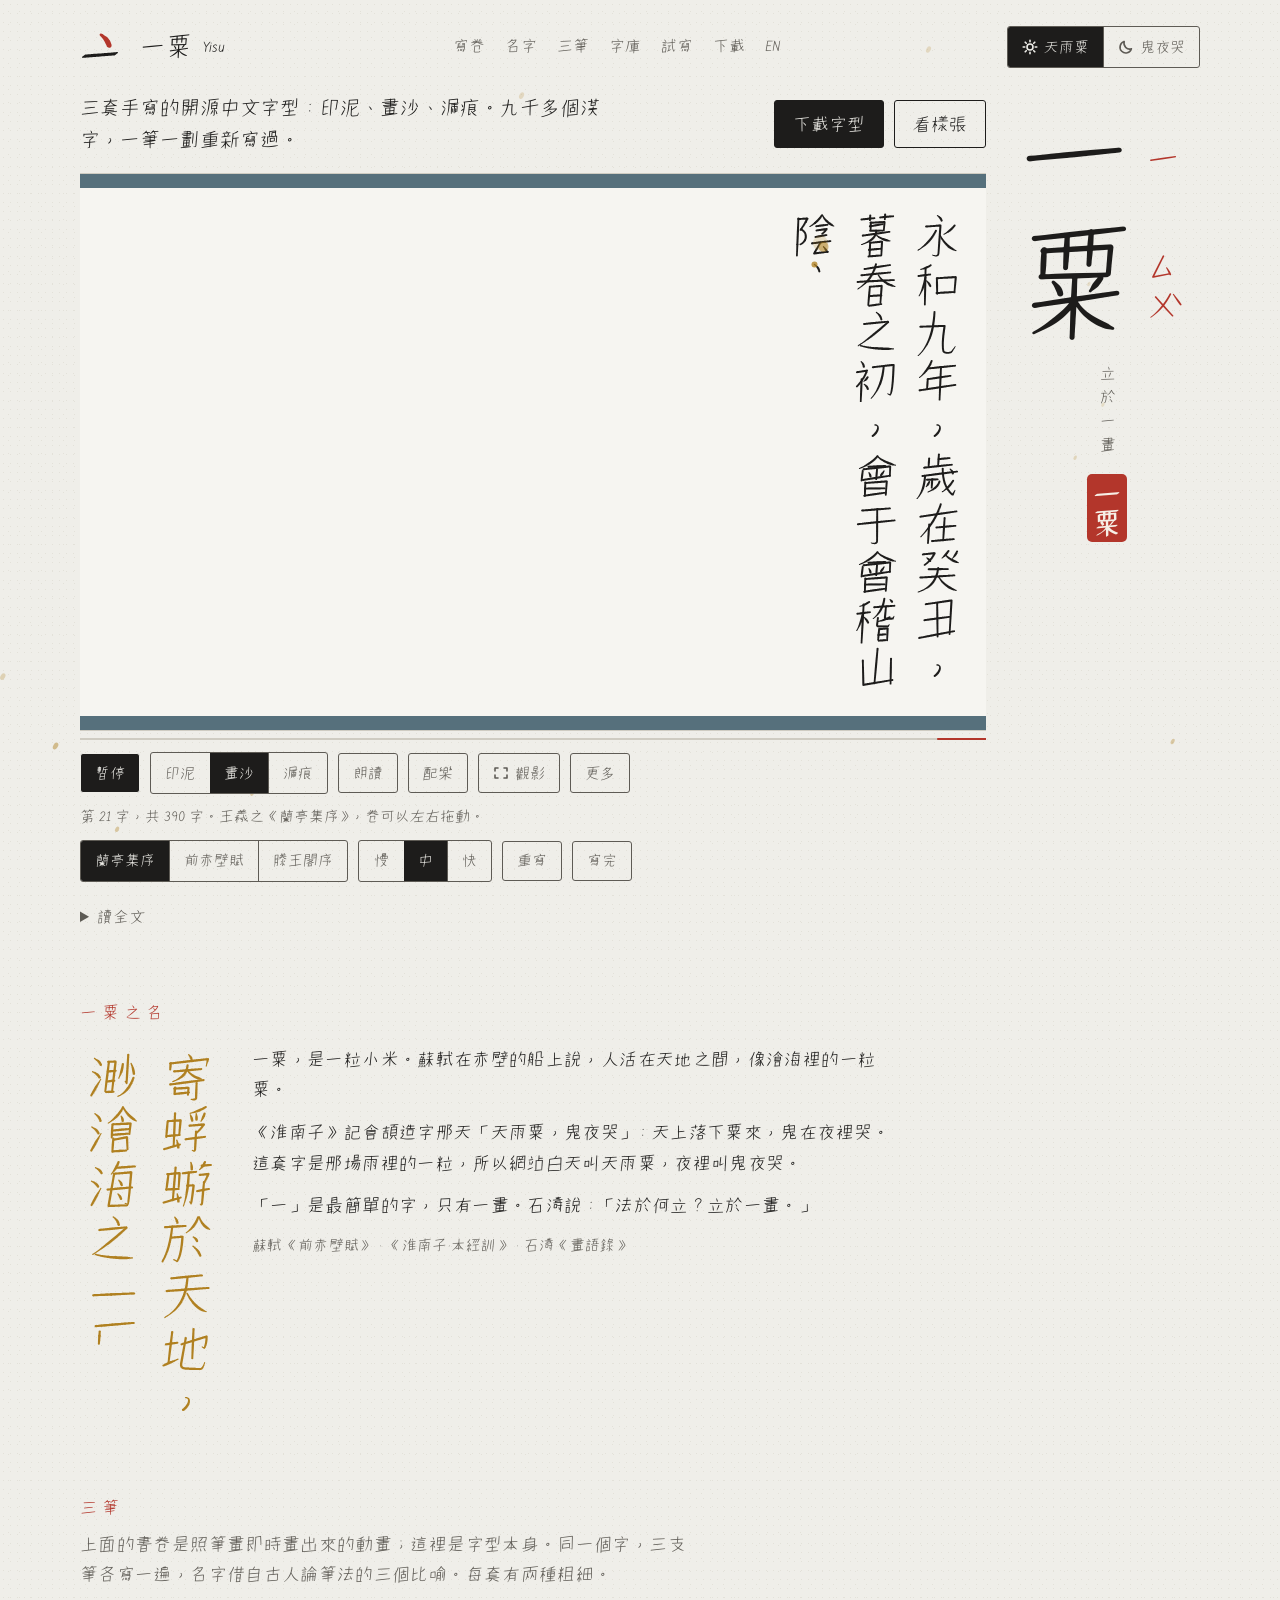
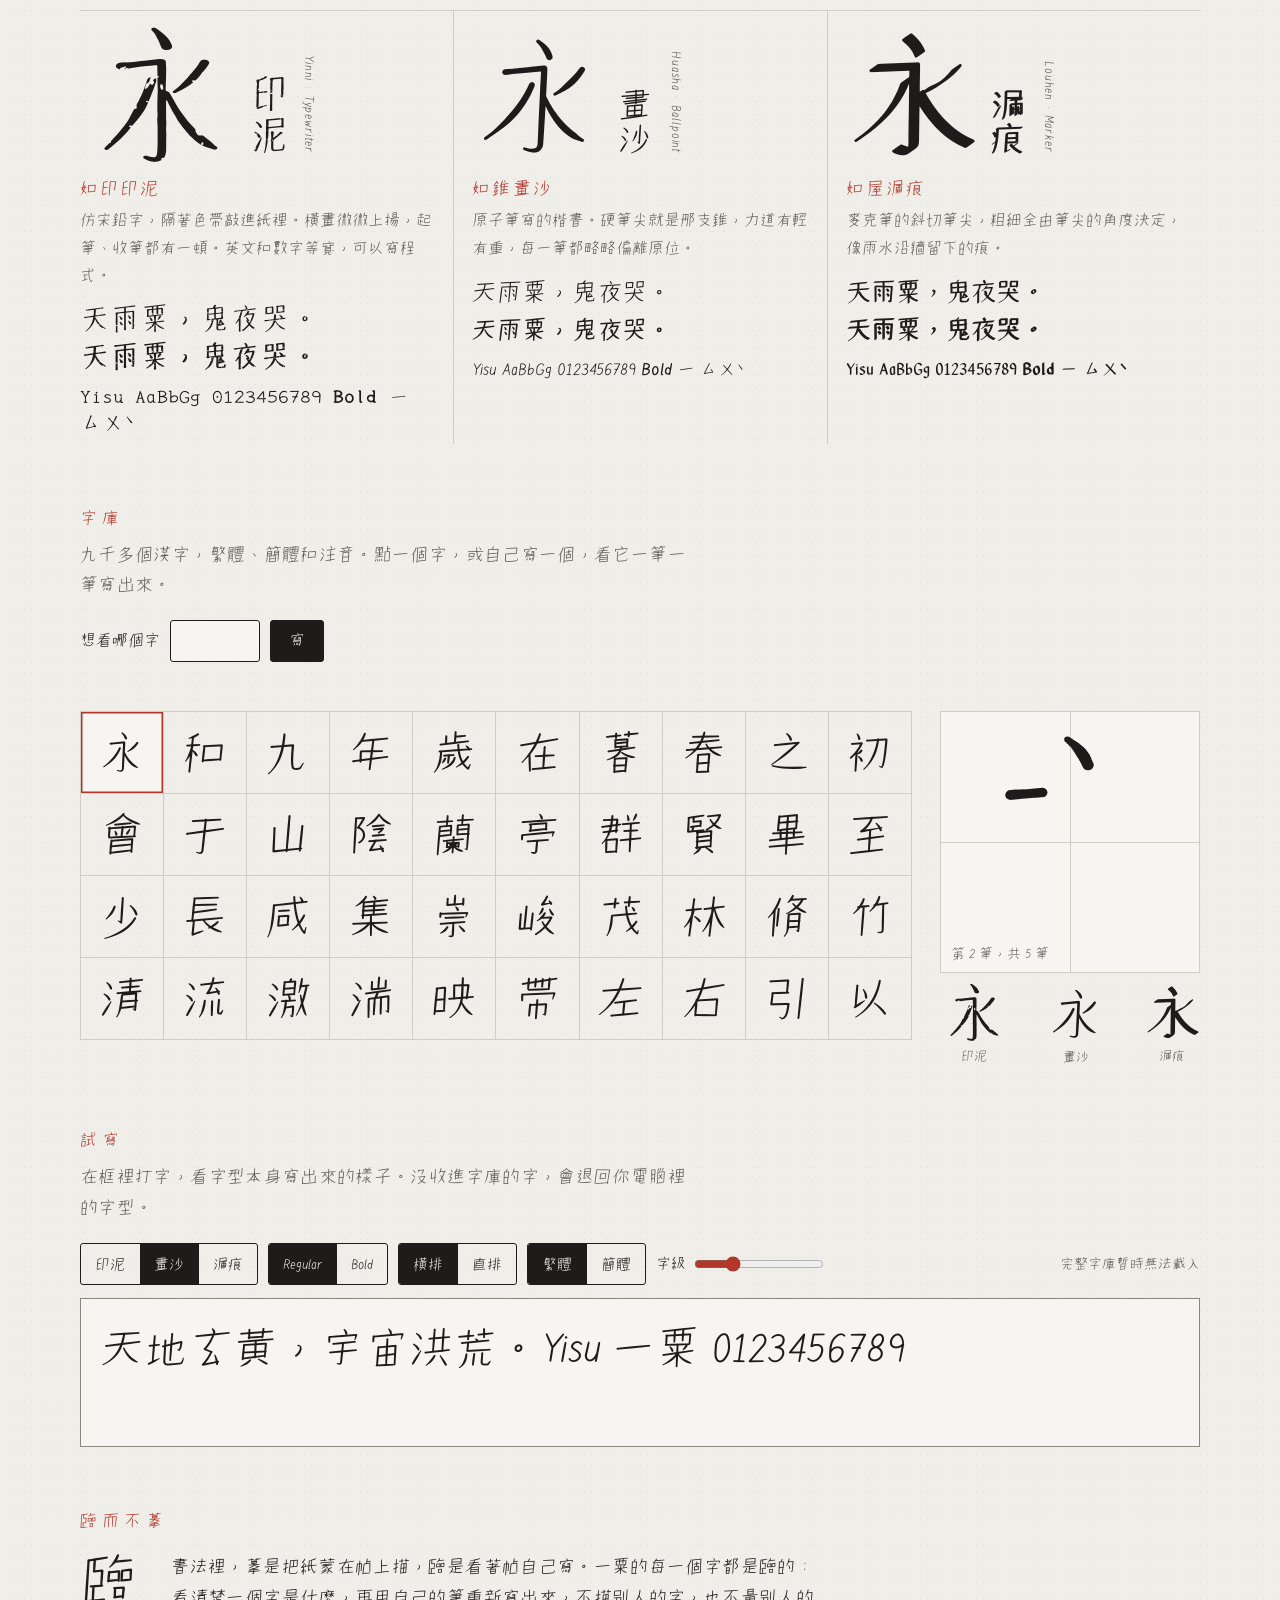
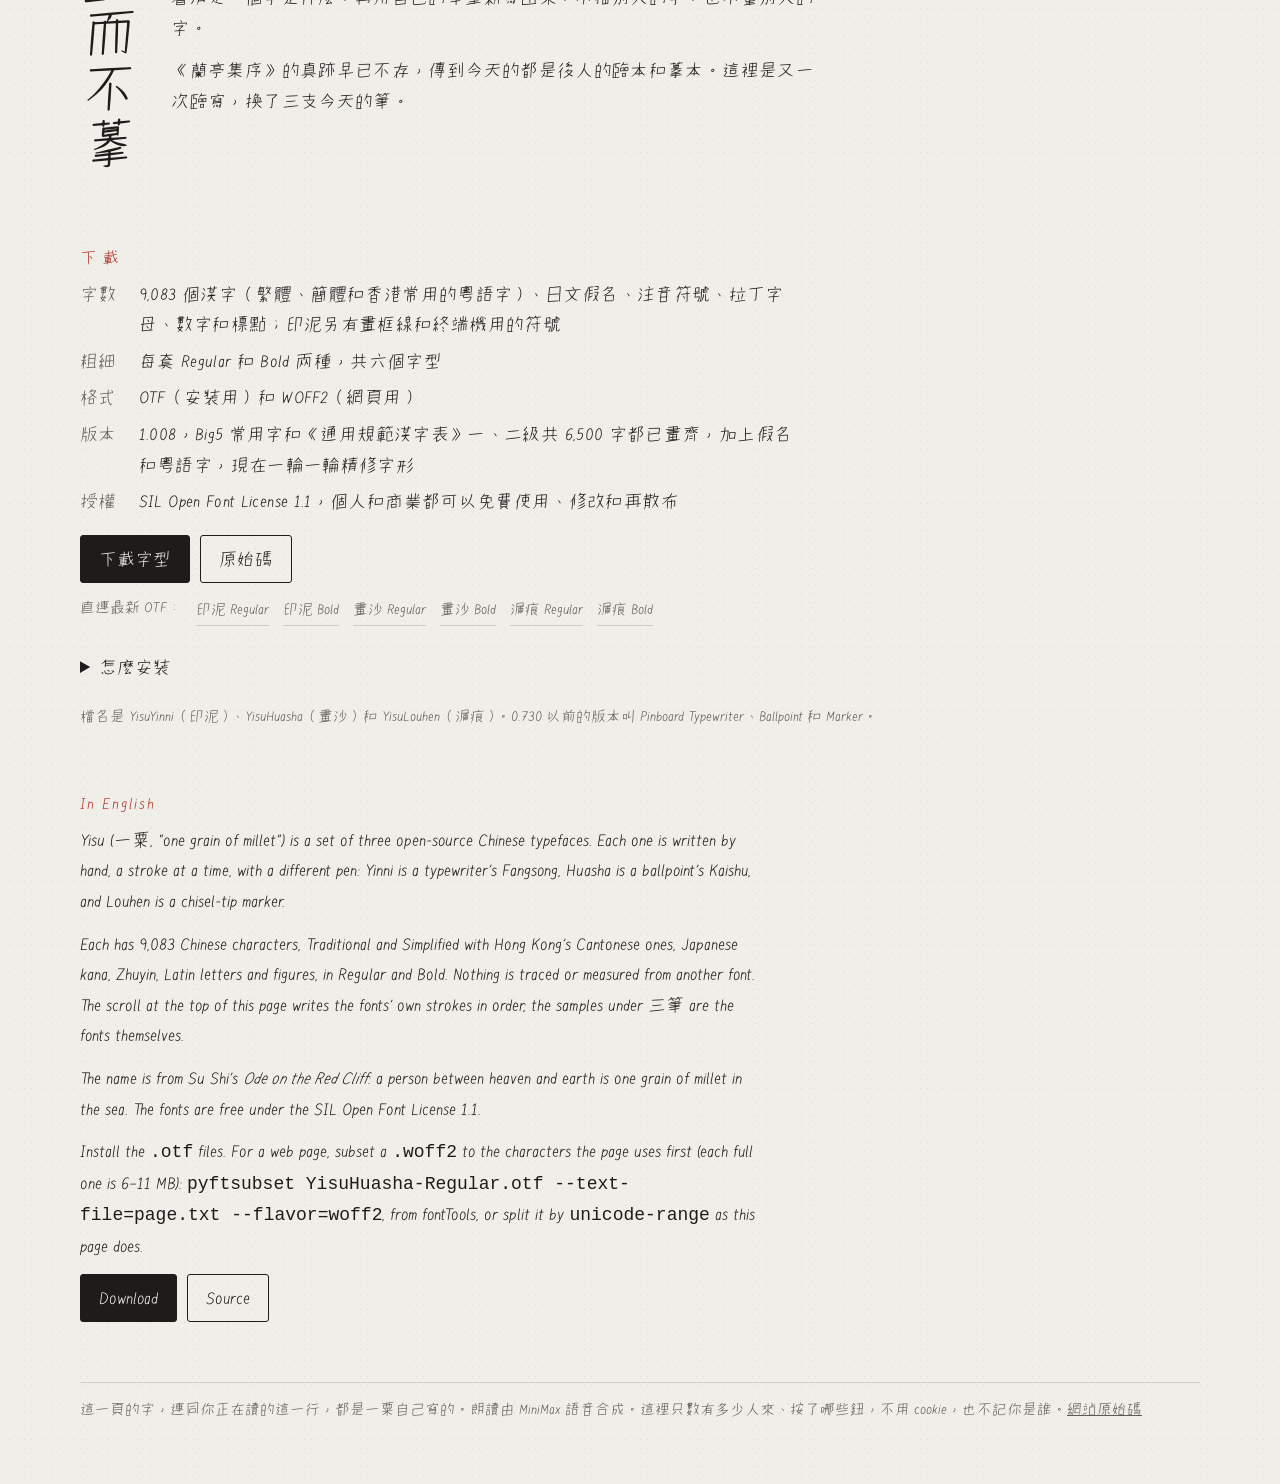
==== commit dc697ec5: "Fonts 1.008 Co-Authored-By: Claude Opus 5.5 <noreply@anthropic.com>" ====
--- a/public/index.html
+++ b/public/index.html
@@ -22,7 +22,7 @@
 <link rel="icon" href="favicon.png" sizes="32x32" type="image/png">
 <link rel="icon" href="favicon.svg" type="image/svg+xml">
 <link rel="apple-touch-icon" href="apple-touch-icon.png">
-<link rel="preload" href="fonts/huasha-400.woff2?v=6d48af62" as="font" type="font/woff2" crossorigin>
+<link rel="preload" href="fonts/huasha-400.woff2?v=15f52338" as="font" type="font/woff2" crossorigin>
 <!-- ?2 here and on strokes.js, vo.json and the tester's index.json: under their bare names
      browsers kept these for a day. Now they are asked for again on every visit (public/_headers).
      The stroke buckets (strokes/*.json) are asked for with strokes.js's mark of their contents. -->
@@ -392,7 +392,7 @@
     <dt>字數</dt><dd>9,083 個漢字（繁體、簡體和香港常用的粵語字）、日文假名、注音符號、拉丁字母、數字和標點；印泥另有畫框線和終端機用的符號</dd>
     <dt>粗細</dt><dd>每套 Regular 和 Bold 兩種，共六個字型</dd>
     <dt>格式</dt><dd>OTF（安裝用）和 WOFF2（網頁用）</dd>
-    <dt>版本</dt><dd>1.007，Big5 常用字和《通用規範漢字表》一、二級共 6,500 字都已畫齊，加上假名和粵語字，現在一輪一輪精修字形</dd>
+    <dt>版本</dt><dd>1.008，Big5 常用字和《通用規範漢字表》一、二級共 6,500 字都已畫齊，加上假名和粵語字，現在一輪一輪精修字形</dd>
     <dt>授權</dt><dd>SIL Open Font License 1.1，個人和商業都可以免費使用、修改和再散布</dd>
   </dl>
   <div class="get"><a class="main" href="https://github.com/zjlgdx/yisu-fonts/releases/latest" target="_blank" rel="noopener">下載字型</a><a href="https://github.com/zjlgdx/yisu-fonts" target="_blank" rel="noopener">原始碼</a></div>
--- a/public/fonts/faces.css
+++ b/public/fonts/faces.css
@@ -1,8 +1,8 @@
 /* Made by tools/webfonts.py. */
-@font-face { font-family: "Yisu Yinni"; font-weight: 400; font-display: swap; src: url(yinni-400.woff2?v=fa3779d5) format("woff2"); }
-@font-face { font-family: "Yisu Yinni"; font-weight: 700; font-display: swap; src: url(yinni-700.woff2?v=0ac7e2df) format("woff2"); }
-@font-face { font-family: "Yisu Huasha"; font-weight: 400; font-display: swap; src: url(huasha-400-t.woff2?v=4b6fac7e) format("woff2"); unicode-range: U+4E03,U+4E14,U+4E16,U+4E18,U+4E39,U+4E4E-4E4F,U+4E8B,U+4E91,U+4EA4,U+4EA6,U+4ECB,U+4ED6,U+4ED9,U+4EF0,U+4F11,U+4F5C,U+4F69,U+4FC2,U+4FCA,U+4FE1,U+4FEF,U+4FF1,U+5026,U+5049,U+5091,U+50BE,U+513C,U+5149,U+5167,U+516C,U+5176-5177,U+51A0,U+51CC,U+51DD,U+5206,U+5217,U+52DD,U+52E2,U+5316,U+5340,U+53CA-53CB,U+53D6,U+53E8,U+541B,U+5433,U+547D,U+54C1,U+54C9,U+5531,U+559C,U+55DA,U+55DF,U+5617,U+56DB,U+56E0,U+56FA,U+570B,U+5712,U+5747,U+5750,U+5805,U+5831,U+589C,U+589F,U+58EB,U+58EF,U+590F,U+5916,U+592B,U+5931,U+5937,U+5949,U+594F,U+5951,U+5984,U+5A1B,U+5B5F,U+5B64,U+5B78,U+5B7A,U+5B97,U+5BA2-5BA4,U+5BAE,U+5BB0,U+5BB6,U+5BD2,U+5BDF,U+5BE7,U+5BF6,U+5C01,U+5C04,U+5C07,U+5C0D,U+5C3A,U+5C48,U+5C64,U+5C6C,U+5CA1,U+5CF6,U+5DBC,U+5DD2,U+5DDD-5DDE,U+5E1D,U+5E37,U+5E76,U+5E78,U+5E7D,U+5E9C,U+5EA7,U+5EAD,U+5EE3,U+5EEC,U+5F26,U+5F31,U+5F4C,U+5F69,U+5F6D,U+5F90,U+5FA1,U+5FB9,U+5FC3,U+5FD7,U+6069,U+606D,U+609F-60A0,U+60B2,U+60BC,U+60C5,U+60DC,U+60E0,U+610F,U+611F,U+6128,U+6155,U+615A,U+6168,U+61F7,U+61FF,U+621F,U+6276,U+627F,U+6295,U+62AB,U+62B1,U+6367-6368,U+63A7,U+6416,U+64AB,U+64B2,U+6545,U+6548,U+6558,U+6562,U+65AF,U+65B7,U+65E2,U+65EC,U+660F,U+6613-6614,U+661F,U+6668,U+666F,U+6687,U+66A2,U+66E0,U+66F2,U+670B,U+671B,U+671D,U+671F,U+6731,U+674E,U+6795,U+67F1,U+6842,U+6851,U+6881,U+6893,U+68DF,U+68E8,U+694A,U+6975,U+6986,U+69BB,U+6A39,U+6A3D,U+6ABB,U+6B23,U+6B4C,U+6B61-6B62,U+6B64,U+6B66,U+6B7B,U+6B8A,U+6BA4,U+6BBF,U+6C0F,U+6C23,U+6C40,U+6C5F,U+6CC1,U+6CC9,U+6CDB,U+6CE2,U+6D25,U+6D32,U+6D66,U+6D69-6D6A,U+6DB8,U+6DF1,U+6E1A,U+6E56,U+6E9F,U+6EFF,U+6F01,U+6F54,U+6F58,U+6F66,U+6F6D,U+6FA4,U+6FF1,U+7051,U+70BA,U+7109,U+7136,U+7159,U+723D-723E,U+7269,U+72C2,U+7316,U+7336,U+7368,U+7389,U+73E0,U+750C-750D,U+751F,U+752B,U+7570,U+7576,U+758F,U+75DB,U+767B-767C,U+767E,U+76C8,U+76CA,U+76DB,U+76E1,U+76EE,U+76F8,U+7704,U+7747,U+7762-7763,U+77DA,U+77E3,U+77E5,U+77ED,U+798A,U+79CB,U+79FB,U+7A3D,U+7A7A,U+7A88,U+7A95,U+7AAE,U+7AC4,U+7AE0,U+7AE5,U+7AED,U+7B0F,U+7B75,U+7BA1,U+7C2A,U+7C3E,U+7C4D,U+7C5F,U+7D06,U+7D2B,U+7D72,U+7DA0,U+7DAD,U+7E08,U+7E31,U+7E61,U+7E93,U+7E96,U+7F77,U+7F8E,U+7FBD,U+7FE0,U+7FFC,U+8001,U+8005,U+8056,U+8072-8073,U+807D,U+80FD,U+81F4,U+81FA,U+8207-820A,U+820D,U+821B,U+821E-821F,U+8233,U+8238,U+8266,U+82B3,U+82E5,U+832B,U+8332,U+834A,U+83EF,U+840D,U+842C,U+8466,U+8543,U+8655,U+865B,U+86DF,U+8821,U+883B,U+8861,U+8882,U+895C,U+895F,U+897F,U+898B,U+8996,U+89BA,U+89F4,U+8A00,U+8A17,U+8A2A,U+8A5E,U+8A60,U+8A95,U+8AA6,U+8ABC,U+8AF8,U+8B1D,U+8B58,U+8C48,U+8C6B,U+8CA7,U+8CAA,U+8CC8,U+8CD2-8CD3,U+8CF4,U+8D08,U+8D8A,U+8DA3,U+8DA8,U+8DB3,U+8DEF,U+8E81,U+8EAC,U+8ECD,U+8EEB,U+8F4D,U+8FCE,U+8FE5,U+8FF0,U+8FF4,U+9014,U+901D,U+9022,U+9038,U+9044,U+9047,U+904A-904B,U+904F,U+9054,U+9059,U+9060,U+9077,U+907A,U+90E1,U+9109,U+9119,U+9130,U+9134,U+914C,U+9152,U+91C7,U+91CC,U+92B7,U+937E,U+9418,U+9580,U+95AD,U+95BB,U+95BD,U+95DC,U+95E5,U+962E,U+963F,U+9663,U+966A,U+9673,U+9678,U+967D,U+9685,U+968D,U+96A8,U+96C0-96C1,U+96C4-96C5,U+96D5-96D6,U+96E3,U+96F2,U+9704,U+971C,U+971E,U+9727,U+9732,U+973D,U+9748,U+9752,U+975C,U+975E,U+97FB,U+97FF,U+9803,U+985E,U+98A8,U+98C4,U+98DB,U+98DF,U+9918,U+991E,U+9928,U+9996,U+99AE,U+99B3,U+99D0,U+99ED,U+9A01,U+9A11,U+9A30,U+9A42,U+9A5A,U+9AB8,U+9AD8,U+9BC9,U+9CE7,U+9CF3-9CF4,U+9D3B,U+9DA9,U+9DB4,U+9E1E,U+9F0E,U+9F61; }
-@font-face { font-family: "Yisu Huasha"; font-weight: 400; font-display: swap; src: url(huasha-400.woff2?v=6d48af62) format("woff2"); }
-@font-face { font-family: "Yisu Huasha"; font-weight: 700; font-display: swap; src: url(huasha-700.woff2?v=c98904b1) format("woff2"); }
-@font-face { font-family: "Yisu Louhen"; font-weight: 400; font-display: swap; src: url(louhen-400.woff2?v=85304891) format("woff2"); }
-@font-face { font-family: "Yisu Louhen"; font-weight: 700; font-display: swap; src: url(louhen-700.woff2?v=63229793) format("woff2"); }
+@font-face { font-family: "Yisu Yinni"; font-weight: 400; font-display: swap; src: url(yinni-400.woff2?v=5046e2a3) format("woff2"); }
+@font-face { font-family: "Yisu Yinni"; font-weight: 700; font-display: swap; src: url(yinni-700.woff2?v=177d735e) format("woff2"); }
+@font-face { font-family: "Yisu Huasha"; font-weight: 400; font-display: swap; src: url(huasha-400-t.woff2?v=e7bf6421) format("woff2"); unicode-range: U+4E03,U+4E14,U+4E16,U+4E18,U+4E39,U+4E4E-4E4F,U+4E8B,U+4E91,U+4EA4,U+4EA6,U+4ECB,U+4ED6,U+4ED9,U+4EF0,U+4F11,U+4F5C,U+4F69,U+4FC2,U+4FCA,U+4FE1,U+4FEF,U+4FF1,U+5026,U+5049,U+5091,U+50BE,U+513C,U+5149,U+5167,U+516C,U+5176-5177,U+51A0,U+51CC,U+51DD,U+5206,U+5217,U+52DD,U+52E2,U+5316,U+5340,U+53CA-53CB,U+53D6,U+53E8,U+541B,U+5433,U+547D,U+54C1,U+54C9,U+5531,U+559C,U+55DA,U+55DF,U+5617,U+56DB,U+56E0,U+56FA,U+570B,U+5712,U+5747,U+5750,U+5805,U+5831,U+589C,U+589F,U+58EB,U+58EF,U+590F,U+5916,U+592B,U+5931,U+5937,U+5949,U+594F,U+5951,U+5984,U+5A1B,U+5B5F,U+5B64,U+5B78,U+5B7A,U+5B97,U+5BA2-5BA4,U+5BAE,U+5BB0,U+5BB6,U+5BD2,U+5BDF,U+5BE7,U+5BF6,U+5C01,U+5C04,U+5C07,U+5C0D,U+5C3A,U+5C48,U+5C64,U+5C6C,U+5CA1,U+5CF6,U+5DBC,U+5DD2,U+5DDD-5DDE,U+5E1D,U+5E37,U+5E76,U+5E78,U+5E7D,U+5E9C,U+5EA7,U+5EAD,U+5EE3,U+5EEC,U+5F26,U+5F31,U+5F4C,U+5F69,U+5F6D,U+5F90,U+5FA1,U+5FB9,U+5FC3,U+5FD7,U+6069,U+606D,U+609F-60A0,U+60B2,U+60BC,U+60C5,U+60DC,U+60E0,U+610F,U+611F,U+6128,U+6155,U+615A,U+6168,U+61F7,U+61FF,U+621F,U+6276,U+627F,U+6295,U+62AB,U+62B1,U+6367-6368,U+63A7,U+6416,U+64AB,U+64B2,U+6545,U+6548,U+6558,U+6562,U+65AF,U+65B7,U+65E2,U+65EC,U+660F,U+6613-6614,U+661F,U+6668,U+666F,U+6687,U+66A2,U+66E0,U+66F2,U+670B,U+671B,U+671D,U+671F,U+6731,U+674E,U+6795,U+67F1,U+6842,U+6851,U+6881,U+6893,U+68DF,U+68E8,U+694A,U+6975,U+6986,U+69BB,U+6A39,U+6A3D,U+6ABB,U+6B23,U+6B4C,U+6B61-6B62,U+6B64,U+6B66,U+6B7B,U+6B8A,U+6BA4,U+6BBF,U+6C0F,U+6C23,U+6C40,U+6C5F,U+6CC1,U+6CC9,U+6CDB,U+6CE2,U+6D25,U+6D32,U+6D66,U+6D69-6D6A,U+6DB8,U+6DF1,U+6E1A,U+6E56,U+6E9F,U+6EFF,U+6F01,U+6F54,U+6F58,U+6F66,U+6F6D,U+6FA4,U+6FF1,U+7051,U+70BA,U+7109,U+7136,U+7159,U+723D-723E,U+7269,U+72C2,U+7316,U+7336,U+7368,U+7389,U+73E0,U+750C-750D,U+751F,U+752B,U+7570,U+7576,U+758F,U+75DB,U+767B-767C,U+767E,U+76C8,U+76CA,U+76DB,U+76E1,U+76EE,U+76F8,U+7704,U+7747,U+7762-7763,U+77DA,U+77E3,U+77E5,U+77ED,U+798A,U+79CB,U+79FB,U+7A3D,U+7A7A,U+7A88,U+7A95,U+7AAE,U+7AC4,U+7AE0,U+7AE5,U+7AED,U+7B0F,U+7B75,U+7BA1,U+7C2A,U+7C3E,U+7C4D,U+7C5F,U+7D06,U+7D2B,U+7D72,U+7DA0,U+7DAD,U+7E08,U+7E31,U+7E61,U+7E93,U+7E96,U+7F77,U+7F8E,U+7FBD,U+7FE0,U+7FFC,U+8001,U+8005,U+8056,U+8072-8073,U+807D,U+80FD,U+81F4,U+81FA,U+8207-820A,U+820D,U+821B,U+821E-821F,U+8233,U+8238,U+8266,U+82B3,U+82E5,U+832B,U+8332,U+834A,U+83EF,U+840D,U+842C,U+8466,U+8543,U+8655,U+865B,U+86DF,U+8821,U+883B,U+8861,U+8882,U+895C,U+895F,U+897F,U+898B,U+8996,U+89BA,U+89F4,U+8A00,U+8A17,U+8A2A,U+8A5E,U+8A60,U+8A95,U+8AA6,U+8ABC,U+8AF8,U+8B1D,U+8B58,U+8C48,U+8C6B,U+8CA7,U+8CAA,U+8CC8,U+8CD2-8CD3,U+8CF4,U+8D08,U+8D8A,U+8DA3,U+8DA8,U+8DB3,U+8DEF,U+8E81,U+8EAC,U+8ECD,U+8EEB,U+8F4D,U+8FCE,U+8FE5,U+8FF0,U+8FF4,U+9014,U+901D,U+9022,U+9038,U+9044,U+9047,U+904A-904B,U+904F,U+9054,U+9059,U+9060,U+9077,U+907A,U+90E1,U+9109,U+9119,U+9130,U+9134,U+914C,U+9152,U+91C7,U+91CC,U+92B7,U+937E,U+9418,U+9580,U+95AD,U+95BB,U+95BD,U+95DC,U+95E5,U+962E,U+963F,U+9663,U+966A,U+9673,U+9678,U+967D,U+9685,U+968D,U+96A8,U+96C0-96C1,U+96C4-96C5,U+96D5-96D6,U+96E3,U+96F2,U+9704,U+971C,U+971E,U+9727,U+9732,U+973D,U+9748,U+9752,U+975C,U+975E,U+97FB,U+97FF,U+9803,U+985E,U+98A8,U+98C4,U+98DB,U+98DF,U+9918,U+991E,U+9928,U+9996,U+99AE,U+99B3,U+99D0,U+99ED,U+9A01,U+9A11,U+9A30,U+9A42,U+9A5A,U+9AB8,U+9AD8,U+9BC9,U+9CE7,U+9CF3-9CF4,U+9D3B,U+9DA9,U+9DB4,U+9E1E,U+9F0E,U+9F61; }
+@font-face { font-family: "Yisu Huasha"; font-weight: 400; font-display: swap; src: url(huasha-400.woff2?v=15f52338) format("woff2"); }
+@font-face { font-family: "Yisu Huasha"; font-weight: 700; font-display: swap; src: url(huasha-700.woff2?v=024f626c) format("woff2"); }
+@font-face { font-family: "Yisu Louhen"; font-weight: 400; font-display: swap; src: url(louhen-400.woff2?v=a88e1469) format("woff2"); }
+@font-face { font-family: "Yisu Louhen"; font-weight: 700; font-display: swap; src: url(louhen-700.woff2?v=d79749fa) format("woff2"); }
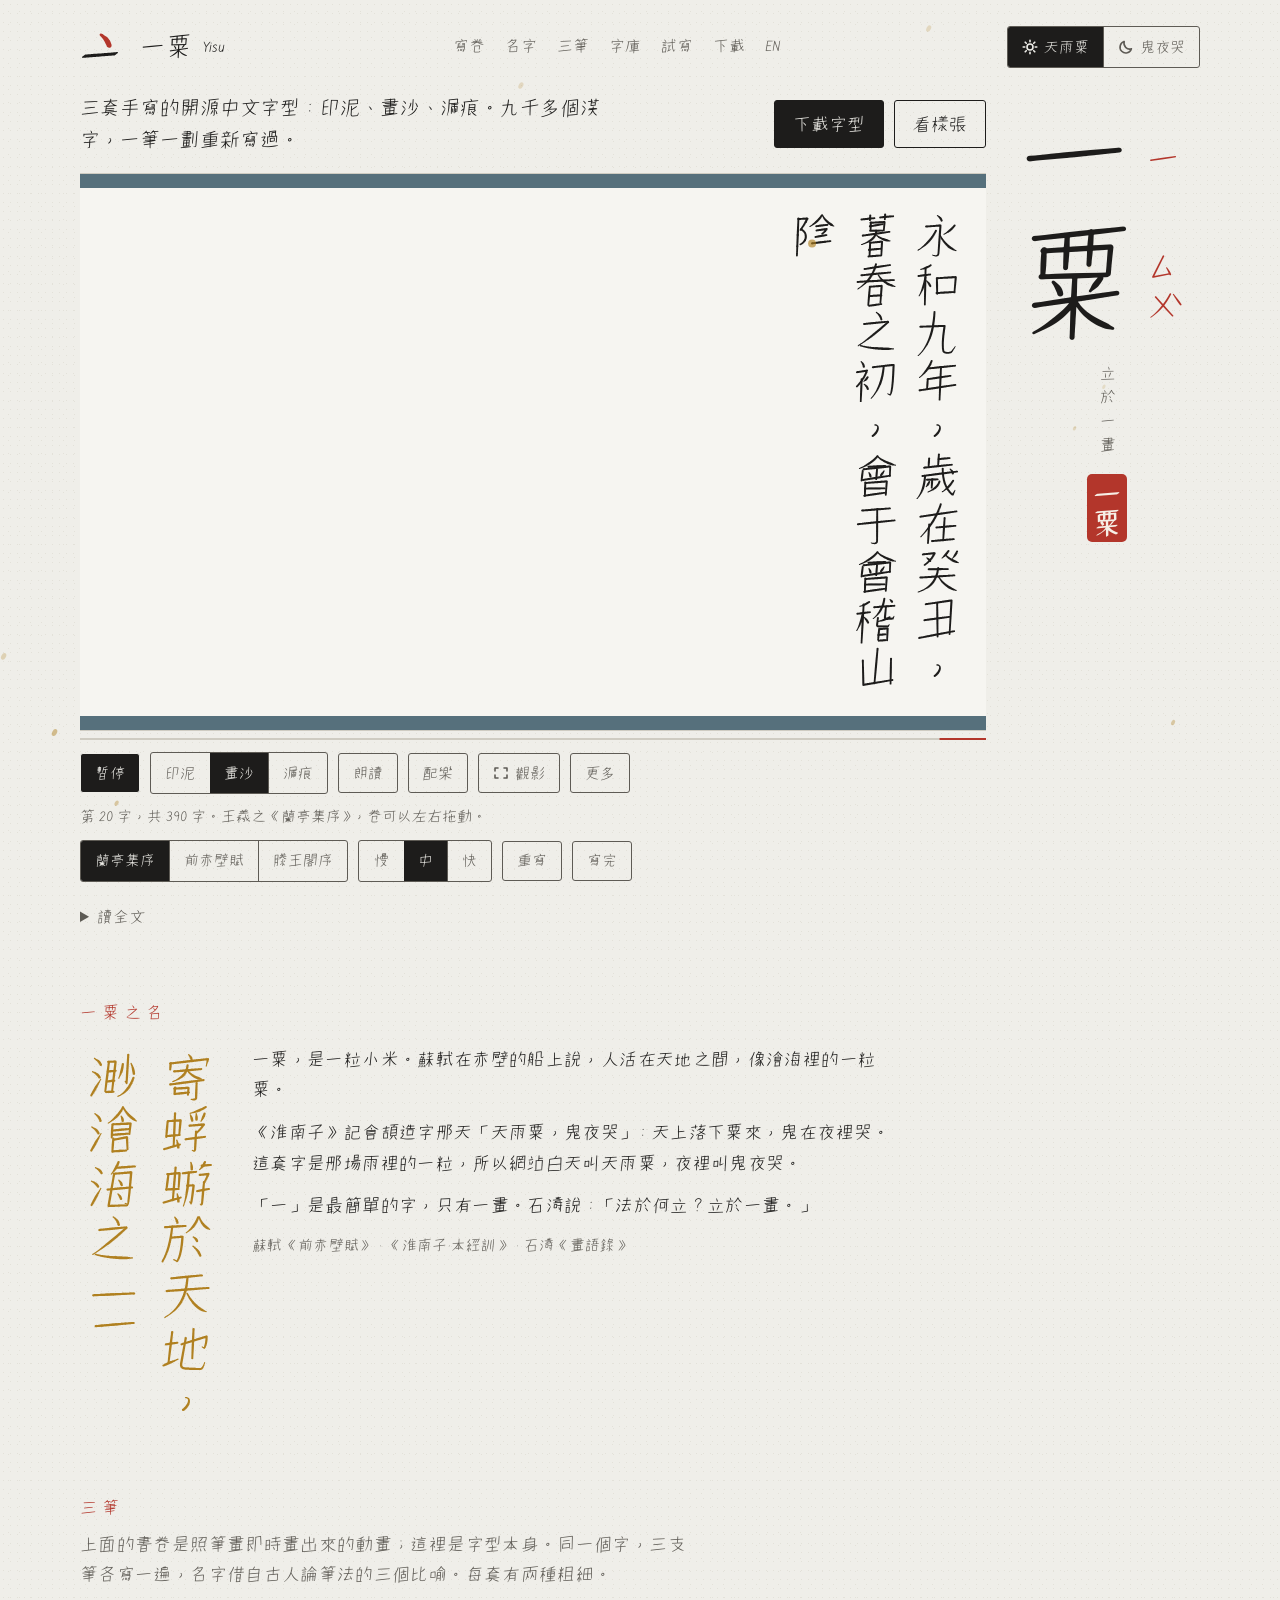
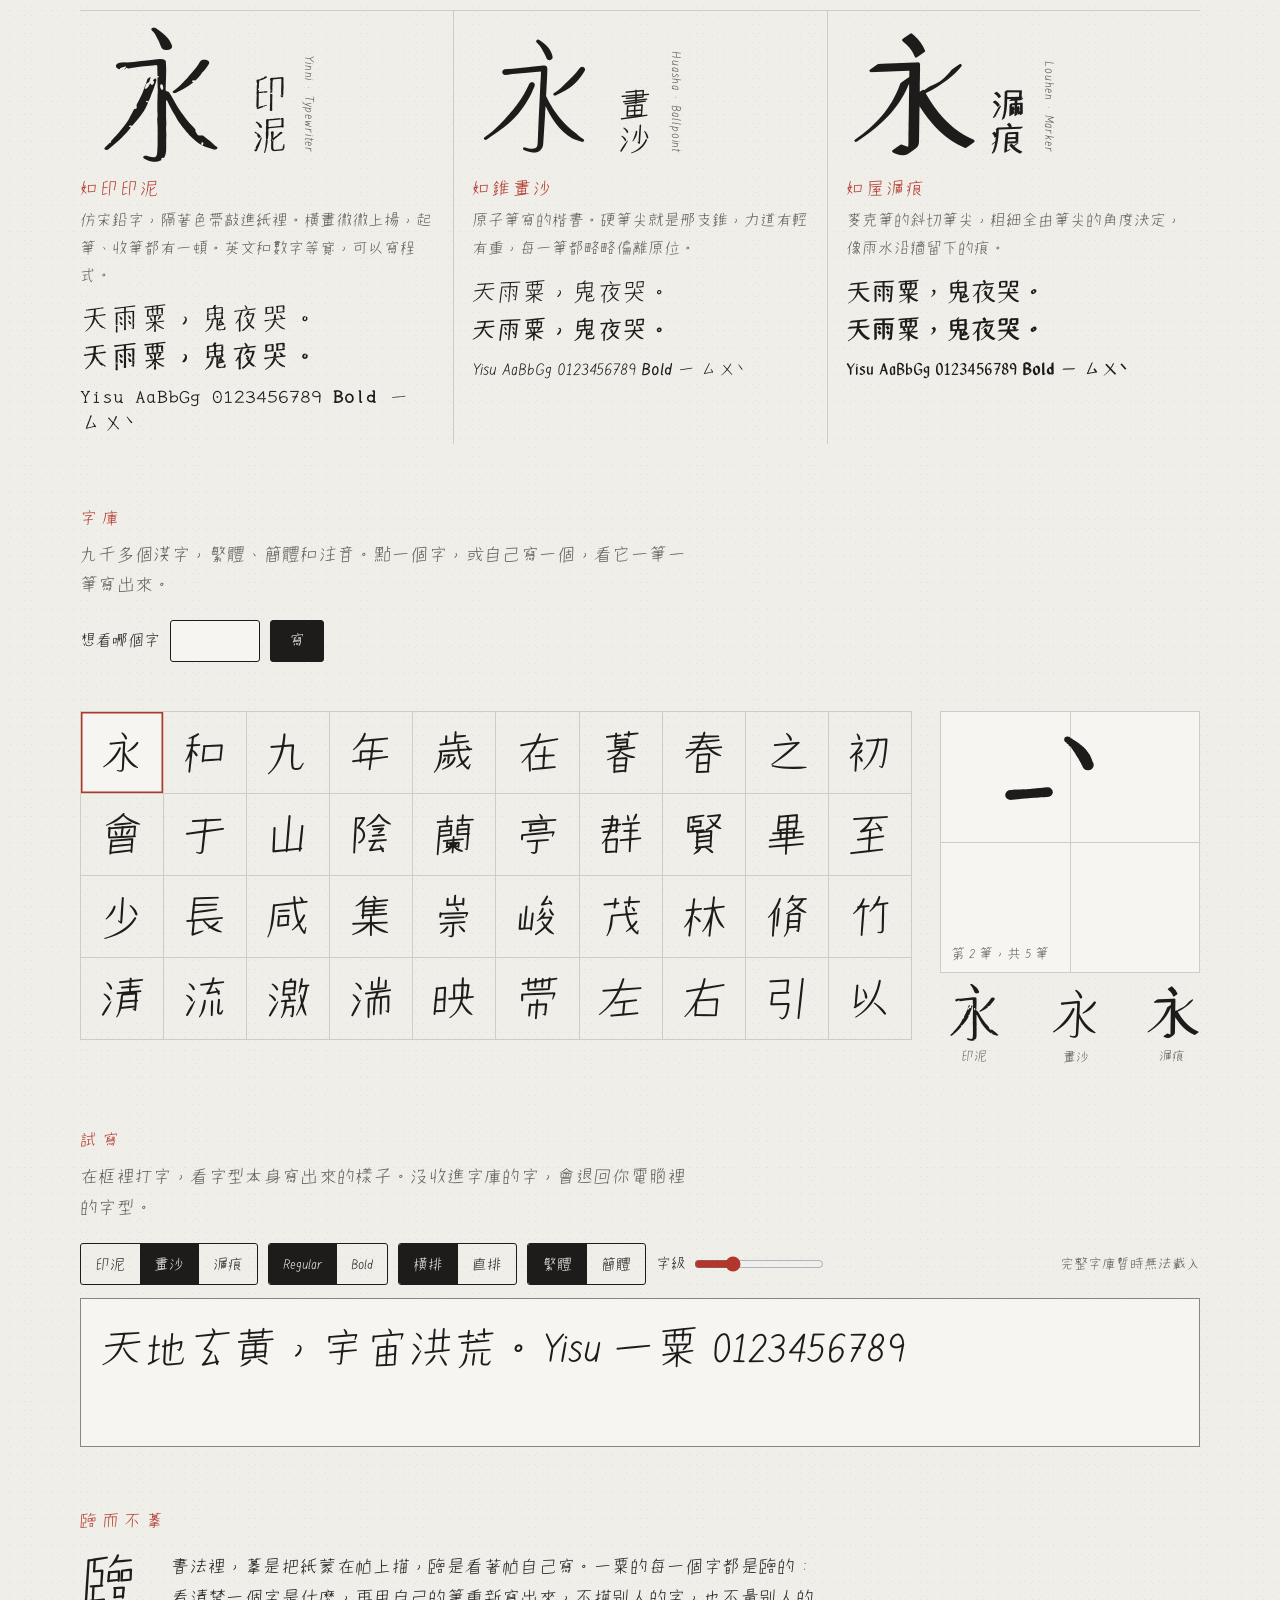
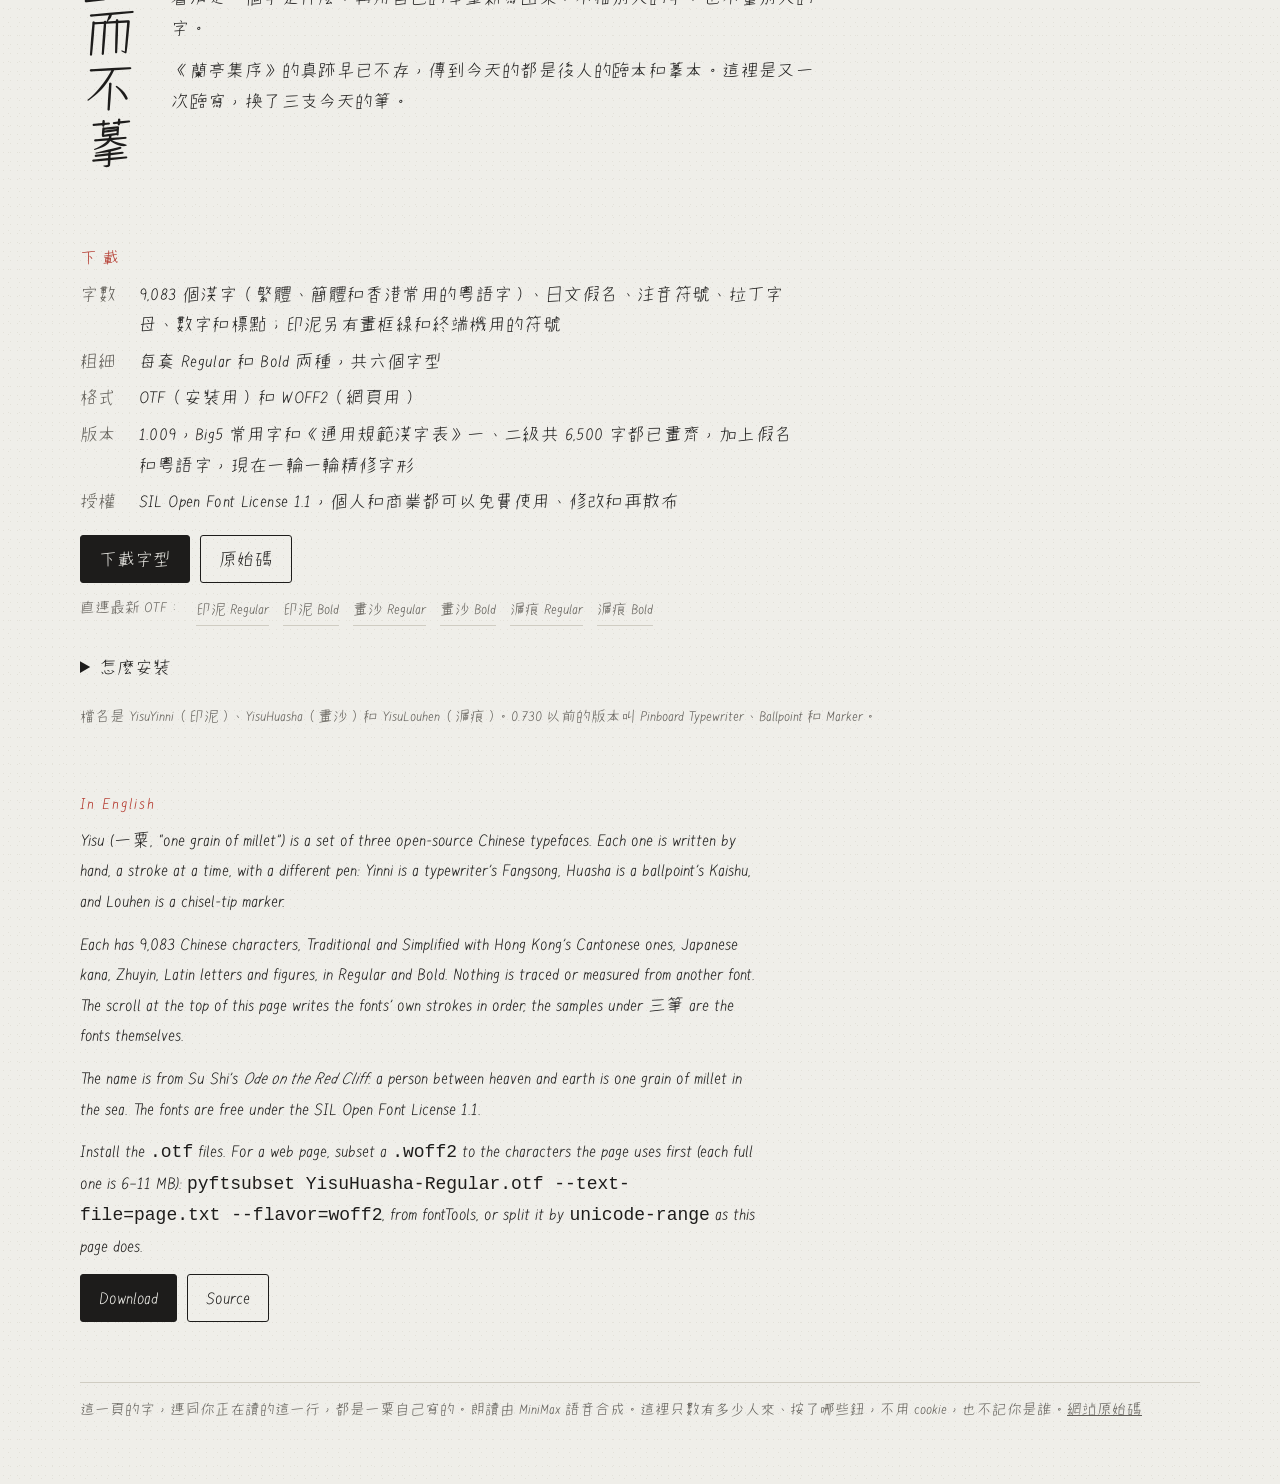
==== commit 452ee9fc: "Fonts 1.009 Co-Authored-By: Claude Opus 5.5 <noreply@anthropic.com>" ====
--- a/public/index.html
+++ b/public/index.html
@@ -22,7 +22,7 @@
 <link rel="icon" href="favicon.png" sizes="32x32" type="image/png">
 <link rel="icon" href="favicon.svg" type="image/svg+xml">
 <link rel="apple-touch-icon" href="apple-touch-icon.png">
-<link rel="preload" href="fonts/huasha-400.woff2?v=15f52338" as="font" type="font/woff2" crossorigin>
+<link rel="preload" href="fonts/huasha-400.woff2?v=12bfbf48" as="font" type="font/woff2" crossorigin>
 <!-- ?2 here and on strokes.js, vo.json and the tester's index.json: under their bare names
      browsers kept these for a day. Now they are asked for again on every visit (public/_headers).
      The stroke buckets (strokes/*.json) are asked for with strokes.js's mark of their contents. -->
@@ -392,7 +392,7 @@
     <dt>字數</dt><dd>9,083 個漢字（繁體、簡體和香港常用的粵語字）、日文假名、注音符號、拉丁字母、數字和標點；印泥另有畫框線和終端機用的符號</dd>
     <dt>粗細</dt><dd>每套 Regular 和 Bold 兩種，共六個字型</dd>
     <dt>格式</dt><dd>OTF（安裝用）和 WOFF2（網頁用）</dd>
-    <dt>版本</dt><dd>1.008，Big5 常用字和《通用規範漢字表》一、二級共 6,500 字都已畫齊，加上假名和粵語字，現在一輪一輪精修字形</dd>
+    <dt>版本</dt><dd>1.009，Big5 常用字和《通用規範漢字表》一、二級共 6,500 字都已畫齊，加上假名和粵語字，現在一輪一輪精修字形</dd>
     <dt>授權</dt><dd>SIL Open Font License 1.1，個人和商業都可以免費使用、修改和再散布</dd>
   </dl>
   <div class="get"><a class="main" href="https://github.com/zjlgdx/yisu-fonts/releases/latest" target="_blank" rel="noopener">下載字型</a><a href="https://github.com/zjlgdx/yisu-fonts" target="_blank" rel="noopener">原始碼</a></div>
--- a/public/fonts/faces.css
+++ b/public/fonts/faces.css
@@ -1,8 +1,8 @@
 /* Made by tools/webfonts.py. */
-@font-face { font-family: "Yisu Yinni"; font-weight: 400; font-display: swap; src: url(yinni-400.woff2?v=5046e2a3) format("woff2"); }
-@font-face { font-family: "Yisu Yinni"; font-weight: 700; font-display: swap; src: url(yinni-700.woff2?v=177d735e) format("woff2"); }
-@font-face { font-family: "Yisu Huasha"; font-weight: 400; font-display: swap; src: url(huasha-400-t.woff2?v=e7bf6421) format("woff2"); unicode-range: U+4E03,U+4E14,U+4E16,U+4E18,U+4E39,U+4E4E-4E4F,U+4E8B,U+4E91,U+4EA4,U+4EA6,U+4ECB,U+4ED6,U+4ED9,U+4EF0,U+4F11,U+4F5C,U+4F69,U+4FC2,U+4FCA,U+4FE1,U+4FEF,U+4FF1,U+5026,U+5049,U+5091,U+50BE,U+513C,U+5149,U+5167,U+516C,U+5176-5177,U+51A0,U+51CC,U+51DD,U+5206,U+5217,U+52DD,U+52E2,U+5316,U+5340,U+53CA-53CB,U+53D6,U+53E8,U+541B,U+5433,U+547D,U+54C1,U+54C9,U+5531,U+559C,U+55DA,U+55DF,U+5617,U+56DB,U+56E0,U+56FA,U+570B,U+5712,U+5747,U+5750,U+5805,U+5831,U+589C,U+589F,U+58EB,U+58EF,U+590F,U+5916,U+592B,U+5931,U+5937,U+5949,U+594F,U+5951,U+5984,U+5A1B,U+5B5F,U+5B64,U+5B78,U+5B7A,U+5B97,U+5BA2-5BA4,U+5BAE,U+5BB0,U+5BB6,U+5BD2,U+5BDF,U+5BE7,U+5BF6,U+5C01,U+5C04,U+5C07,U+5C0D,U+5C3A,U+5C48,U+5C64,U+5C6C,U+5CA1,U+5CF6,U+5DBC,U+5DD2,U+5DDD-5DDE,U+5E1D,U+5E37,U+5E76,U+5E78,U+5E7D,U+5E9C,U+5EA7,U+5EAD,U+5EE3,U+5EEC,U+5F26,U+5F31,U+5F4C,U+5F69,U+5F6D,U+5F90,U+5FA1,U+5FB9,U+5FC3,U+5FD7,U+6069,U+606D,U+609F-60A0,U+60B2,U+60BC,U+60C5,U+60DC,U+60E0,U+610F,U+611F,U+6128,U+6155,U+615A,U+6168,U+61F7,U+61FF,U+621F,U+6276,U+627F,U+6295,U+62AB,U+62B1,U+6367-6368,U+63A7,U+6416,U+64AB,U+64B2,U+6545,U+6548,U+6558,U+6562,U+65AF,U+65B7,U+65E2,U+65EC,U+660F,U+6613-6614,U+661F,U+6668,U+666F,U+6687,U+66A2,U+66E0,U+66F2,U+670B,U+671B,U+671D,U+671F,U+6731,U+674E,U+6795,U+67F1,U+6842,U+6851,U+6881,U+6893,U+68DF,U+68E8,U+694A,U+6975,U+6986,U+69BB,U+6A39,U+6A3D,U+6ABB,U+6B23,U+6B4C,U+6B61-6B62,U+6B64,U+6B66,U+6B7B,U+6B8A,U+6BA4,U+6BBF,U+6C0F,U+6C23,U+6C40,U+6C5F,U+6CC1,U+6CC9,U+6CDB,U+6CE2,U+6D25,U+6D32,U+6D66,U+6D69-6D6A,U+6DB8,U+6DF1,U+6E1A,U+6E56,U+6E9F,U+6EFF,U+6F01,U+6F54,U+6F58,U+6F66,U+6F6D,U+6FA4,U+6FF1,U+7051,U+70BA,U+7109,U+7136,U+7159,U+723D-723E,U+7269,U+72C2,U+7316,U+7336,U+7368,U+7389,U+73E0,U+750C-750D,U+751F,U+752B,U+7570,U+7576,U+758F,U+75DB,U+767B-767C,U+767E,U+76C8,U+76CA,U+76DB,U+76E1,U+76EE,U+76F8,U+7704,U+7747,U+7762-7763,U+77DA,U+77E3,U+77E5,U+77ED,U+798A,U+79CB,U+79FB,U+7A3D,U+7A7A,U+7A88,U+7A95,U+7AAE,U+7AC4,U+7AE0,U+7AE5,U+7AED,U+7B0F,U+7B75,U+7BA1,U+7C2A,U+7C3E,U+7C4D,U+7C5F,U+7D06,U+7D2B,U+7D72,U+7DA0,U+7DAD,U+7E08,U+7E31,U+7E61,U+7E93,U+7E96,U+7F77,U+7F8E,U+7FBD,U+7FE0,U+7FFC,U+8001,U+8005,U+8056,U+8072-8073,U+807D,U+80FD,U+81F4,U+81FA,U+8207-820A,U+820D,U+821B,U+821E-821F,U+8233,U+8238,U+8266,U+82B3,U+82E5,U+832B,U+8332,U+834A,U+83EF,U+840D,U+842C,U+8466,U+8543,U+8655,U+865B,U+86DF,U+8821,U+883B,U+8861,U+8882,U+895C,U+895F,U+897F,U+898B,U+8996,U+89BA,U+89F4,U+8A00,U+8A17,U+8A2A,U+8A5E,U+8A60,U+8A95,U+8AA6,U+8ABC,U+8AF8,U+8B1D,U+8B58,U+8C48,U+8C6B,U+8CA7,U+8CAA,U+8CC8,U+8CD2-8CD3,U+8CF4,U+8D08,U+8D8A,U+8DA3,U+8DA8,U+8DB3,U+8DEF,U+8E81,U+8EAC,U+8ECD,U+8EEB,U+8F4D,U+8FCE,U+8FE5,U+8FF0,U+8FF4,U+9014,U+901D,U+9022,U+9038,U+9044,U+9047,U+904A-904B,U+904F,U+9054,U+9059,U+9060,U+9077,U+907A,U+90E1,U+9109,U+9119,U+9130,U+9134,U+914C,U+9152,U+91C7,U+91CC,U+92B7,U+937E,U+9418,U+9580,U+95AD,U+95BB,U+95BD,U+95DC,U+95E5,U+962E,U+963F,U+9663,U+966A,U+9673,U+9678,U+967D,U+9685,U+968D,U+96A8,U+96C0-96C1,U+96C4-96C5,U+96D5-96D6,U+96E3,U+96F2,U+9704,U+971C,U+971E,U+9727,U+9732,U+973D,U+9748,U+9752,U+975C,U+975E,U+97FB,U+97FF,U+9803,U+985E,U+98A8,U+98C4,U+98DB,U+98DF,U+9918,U+991E,U+9928,U+9996,U+99AE,U+99B3,U+99D0,U+99ED,U+9A01,U+9A11,U+9A30,U+9A42,U+9A5A,U+9AB8,U+9AD8,U+9BC9,U+9CE7,U+9CF3-9CF4,U+9D3B,U+9DA9,U+9DB4,U+9E1E,U+9F0E,U+9F61; }
-@font-face { font-family: "Yisu Huasha"; font-weight: 400; font-display: swap; src: url(huasha-400.woff2?v=15f52338) format("woff2"); }
-@font-face { font-family: "Yisu Huasha"; font-weight: 700; font-display: swap; src: url(huasha-700.woff2?v=024f626c) format("woff2"); }
-@font-face { font-family: "Yisu Louhen"; font-weight: 400; font-display: swap; src: url(louhen-400.woff2?v=a88e1469) format("woff2"); }
-@font-face { font-family: "Yisu Louhen"; font-weight: 700; font-display: swap; src: url(louhen-700.woff2?v=d79749fa) format("woff2"); }
+@font-face { font-family: "Yisu Yinni"; font-weight: 400; font-display: swap; src: url(yinni-400.woff2?v=02650e35) format("woff2"); }
+@font-face { font-family: "Yisu Yinni"; font-weight: 700; font-display: swap; src: url(yinni-700.woff2?v=db95b51d) format("woff2"); }
+@font-face { font-family: "Yisu Huasha"; font-weight: 400; font-display: swap; src: url(huasha-400-t.woff2?v=02f4084e) format("woff2"); unicode-range: U+4E03,U+4E14,U+4E16,U+4E18,U+4E39,U+4E4E-4E4F,U+4E8B,U+4E91,U+4EA4,U+4EA6,U+4ECB,U+4ED6,U+4ED9,U+4EF0,U+4F11,U+4F5C,U+4F69,U+4FC2,U+4FCA,U+4FE1,U+4FEF,U+4FF1,U+5026,U+5049,U+5091,U+50BE,U+513C,U+5149,U+5167,U+516C,U+5176-5177,U+51A0,U+51CC,U+51DD,U+5206,U+5217,U+52DD,U+52E2,U+5316,U+5340,U+53CA-53CB,U+53D6,U+53E8,U+541B,U+5433,U+547D,U+54C1,U+54C9,U+5531,U+559C,U+55DA,U+55DF,U+5617,U+56DB,U+56E0,U+56FA,U+570B,U+5712,U+5747,U+5750,U+5805,U+5831,U+589C,U+589F,U+58EB,U+58EF,U+590F,U+5916,U+592B,U+5931,U+5937,U+5949,U+594F,U+5951,U+5984,U+5A1B,U+5B5F,U+5B64,U+5B78,U+5B7A,U+5B97,U+5BA2-5BA4,U+5BAE,U+5BB0,U+5BB6,U+5BD2,U+5BDF,U+5BE7,U+5BF6,U+5C01,U+5C04,U+5C07,U+5C0D,U+5C3A,U+5C48,U+5C64,U+5C6C,U+5CA1,U+5CF6,U+5DBC,U+5DD2,U+5DDD-5DDE,U+5E1D,U+5E37,U+5E76,U+5E78,U+5E7D,U+5E9C,U+5EA7,U+5EAD,U+5EE3,U+5EEC,U+5F26,U+5F31,U+5F4C,U+5F69,U+5F6D,U+5F90,U+5FA1,U+5FB9,U+5FC3,U+5FD7,U+6069,U+606D,U+609F-60A0,U+60B2,U+60BC,U+60C5,U+60DC,U+60E0,U+610F,U+611F,U+6128,U+6155,U+615A,U+6168,U+61F7,U+61FF,U+621F,U+6276,U+627F,U+6295,U+62AB,U+62B1,U+6367-6368,U+63A7,U+6416,U+64AB,U+64B2,U+6545,U+6548,U+6558,U+6562,U+65AF,U+65B7,U+65E2,U+65EC,U+660F,U+6613-6614,U+661F,U+6668,U+666F,U+6687,U+66A2,U+66E0,U+66F2,U+670B,U+671B,U+671D,U+671F,U+6731,U+674E,U+6795,U+67F1,U+6842,U+6851,U+6881,U+6893,U+68DF,U+68E8,U+694A,U+6975,U+6986,U+69BB,U+6A39,U+6A3D,U+6ABB,U+6B23,U+6B4C,U+6B61-6B62,U+6B64,U+6B66,U+6B7B,U+6B8A,U+6BA4,U+6BBF,U+6C0F,U+6C23,U+6C40,U+6C5F,U+6CC1,U+6CC9,U+6CDB,U+6CE2,U+6D25,U+6D32,U+6D66,U+6D69-6D6A,U+6DB8,U+6DF1,U+6E1A,U+6E56,U+6E9F,U+6EFF,U+6F01,U+6F54,U+6F58,U+6F66,U+6F6D,U+6FA4,U+6FF1,U+7051,U+70BA,U+7109,U+7136,U+7159,U+723D-723E,U+7269,U+72C2,U+7316,U+7336,U+7368,U+7389,U+73E0,U+750C-750D,U+751F,U+752B,U+7570,U+7576,U+758F,U+75DB,U+767B-767C,U+767E,U+76C8,U+76CA,U+76DB,U+76E1,U+76EE,U+76F8,U+7704,U+7747,U+7762-7763,U+77DA,U+77E3,U+77E5,U+77ED,U+798A,U+79CB,U+79FB,U+7A3D,U+7A7A,U+7A88,U+7A95,U+7AAE,U+7AC4,U+7AE0,U+7AE5,U+7AED,U+7B0F,U+7B75,U+7BA1,U+7C2A,U+7C3E,U+7C4D,U+7C5F,U+7D06,U+7D2B,U+7D72,U+7DA0,U+7DAD,U+7E08,U+7E31,U+7E61,U+7E93,U+7E96,U+7F77,U+7F8E,U+7FBD,U+7FE0,U+7FFC,U+8001,U+8005,U+8056,U+8072-8073,U+807D,U+80FD,U+81F4,U+81FA,U+8207-820A,U+820D,U+821B,U+821E-821F,U+8233,U+8238,U+8266,U+82B3,U+82E5,U+832B,U+8332,U+834A,U+83EF,U+840D,U+842C,U+8466,U+8543,U+8655,U+865B,U+86DF,U+8821,U+883B,U+8861,U+8882,U+895C,U+895F,U+897F,U+898B,U+8996,U+89BA,U+89F4,U+8A00,U+8A17,U+8A2A,U+8A5E,U+8A60,U+8A95,U+8AA6,U+8ABC,U+8AF8,U+8B1D,U+8B58,U+8C48,U+8C6B,U+8CA7,U+8CAA,U+8CC8,U+8CD2-8CD3,U+8CF4,U+8D08,U+8D8A,U+8DA3,U+8DA8,U+8DB3,U+8DEF,U+8E81,U+8EAC,U+8ECD,U+8EEB,U+8F4D,U+8FCE,U+8FE5,U+8FF0,U+8FF4,U+9014,U+901D,U+9022,U+9038,U+9044,U+9047,U+904A-904B,U+904F,U+9054,U+9059,U+9060,U+9077,U+907A,U+90E1,U+9109,U+9119,U+9130,U+9134,U+914C,U+9152,U+91C7,U+91CC,U+92B7,U+937E,U+9418,U+9580,U+95AD,U+95BB,U+95BD,U+95DC,U+95E5,U+962E,U+963F,U+9663,U+966A,U+9673,U+9678,U+967D,U+9685,U+968D,U+96A8,U+96C0-96C1,U+96C4-96C5,U+96D5-96D6,U+96E3,U+96F2,U+9704,U+971C,U+971E,U+9727,U+9732,U+973D,U+9748,U+9752,U+975C,U+975E,U+97FB,U+97FF,U+9803,U+985E,U+98A8,U+98C4,U+98DB,U+98DF,U+9918,U+991E,U+9928,U+9996,U+99AE,U+99B3,U+99D0,U+99ED,U+9A01,U+9A11,U+9A30,U+9A42,U+9A5A,U+9AB8,U+9AD8,U+9BC9,U+9CE7,U+9CF3-9CF4,U+9D3B,U+9DA9,U+9DB4,U+9E1E,U+9F0E,U+9F61; }
+@font-face { font-family: "Yisu Huasha"; font-weight: 400; font-display: swap; src: url(huasha-400.woff2?v=12bfbf48) format("woff2"); }
+@font-face { font-family: "Yisu Huasha"; font-weight: 700; font-display: swap; src: url(huasha-700.woff2?v=ec7241d0) format("woff2"); }
+@font-face { font-family: "Yisu Louhen"; font-weight: 400; font-display: swap; src: url(louhen-400.woff2?v=8a4e6f60) format("woff2"); }
+@font-face { font-family: "Yisu Louhen"; font-weight: 700; font-display: swap; src: url(louhen-700.woff2?v=9ea652e6) format("woff2"); }
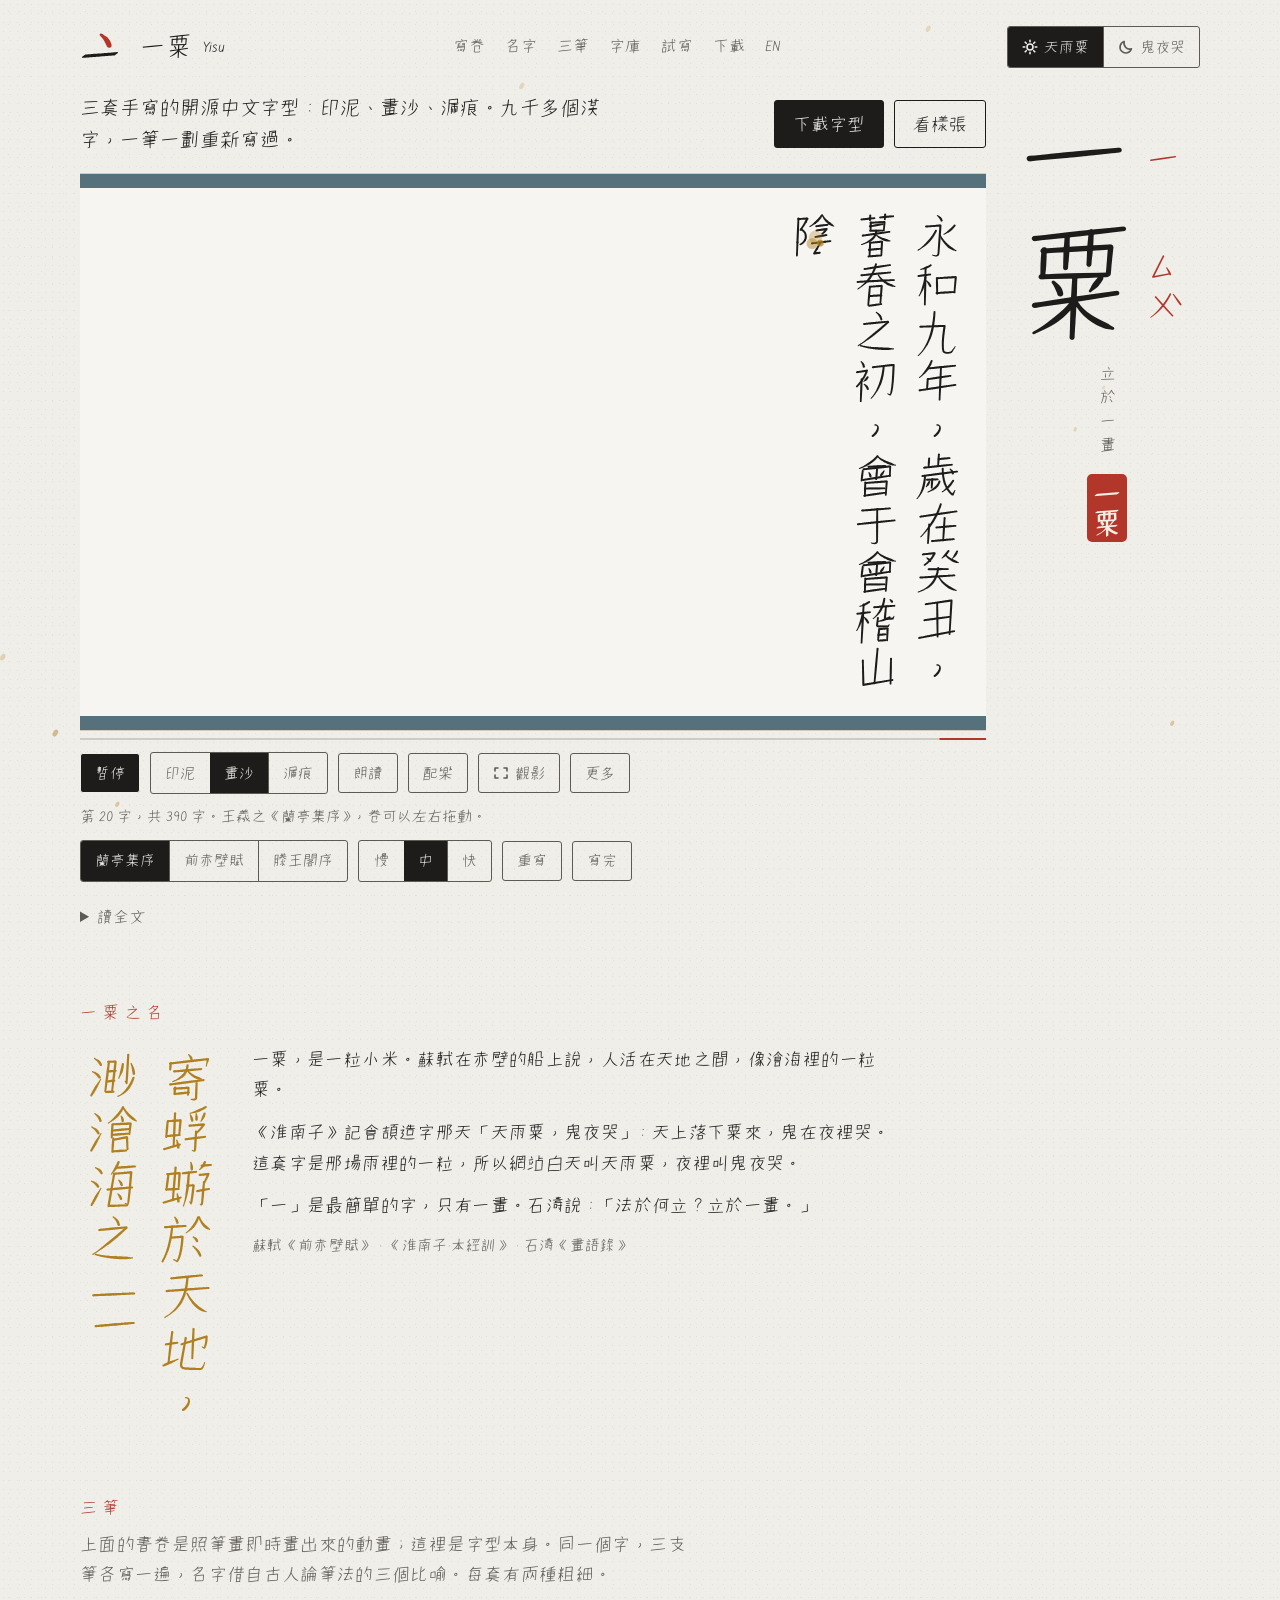
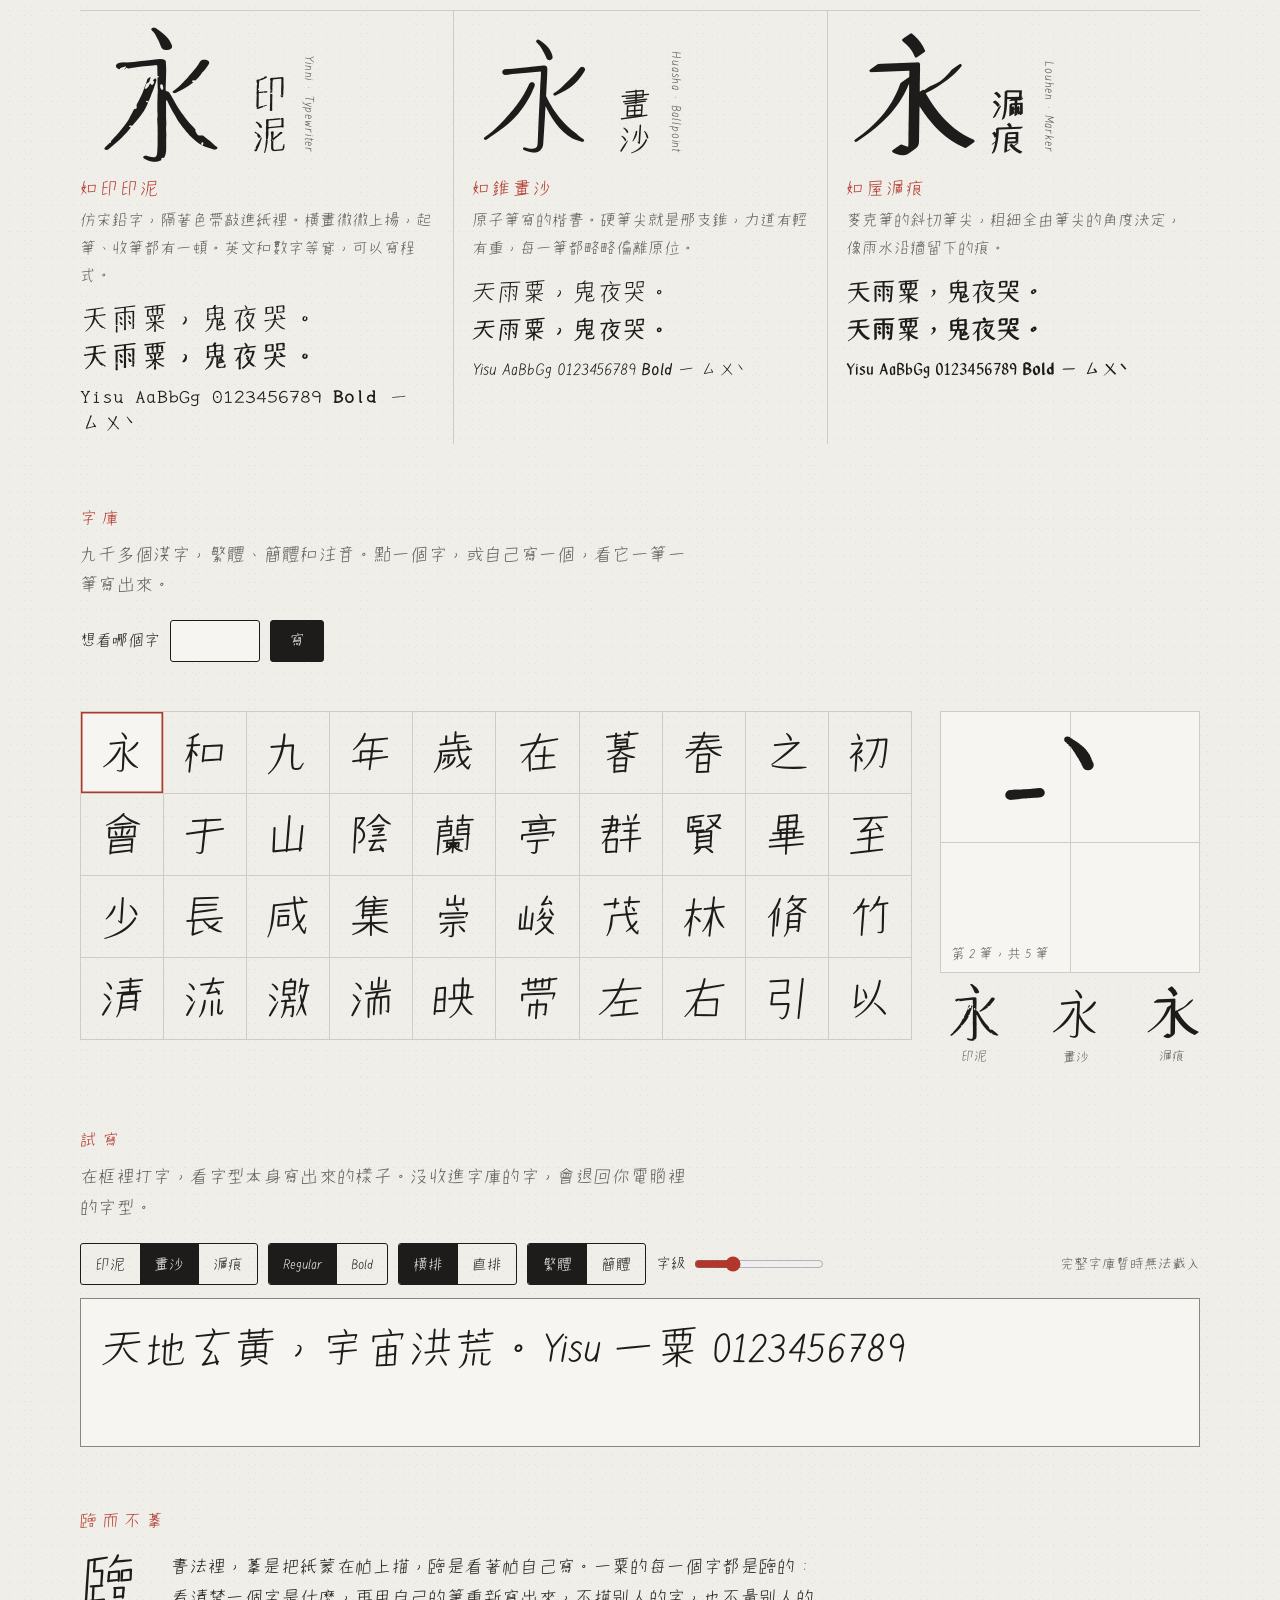
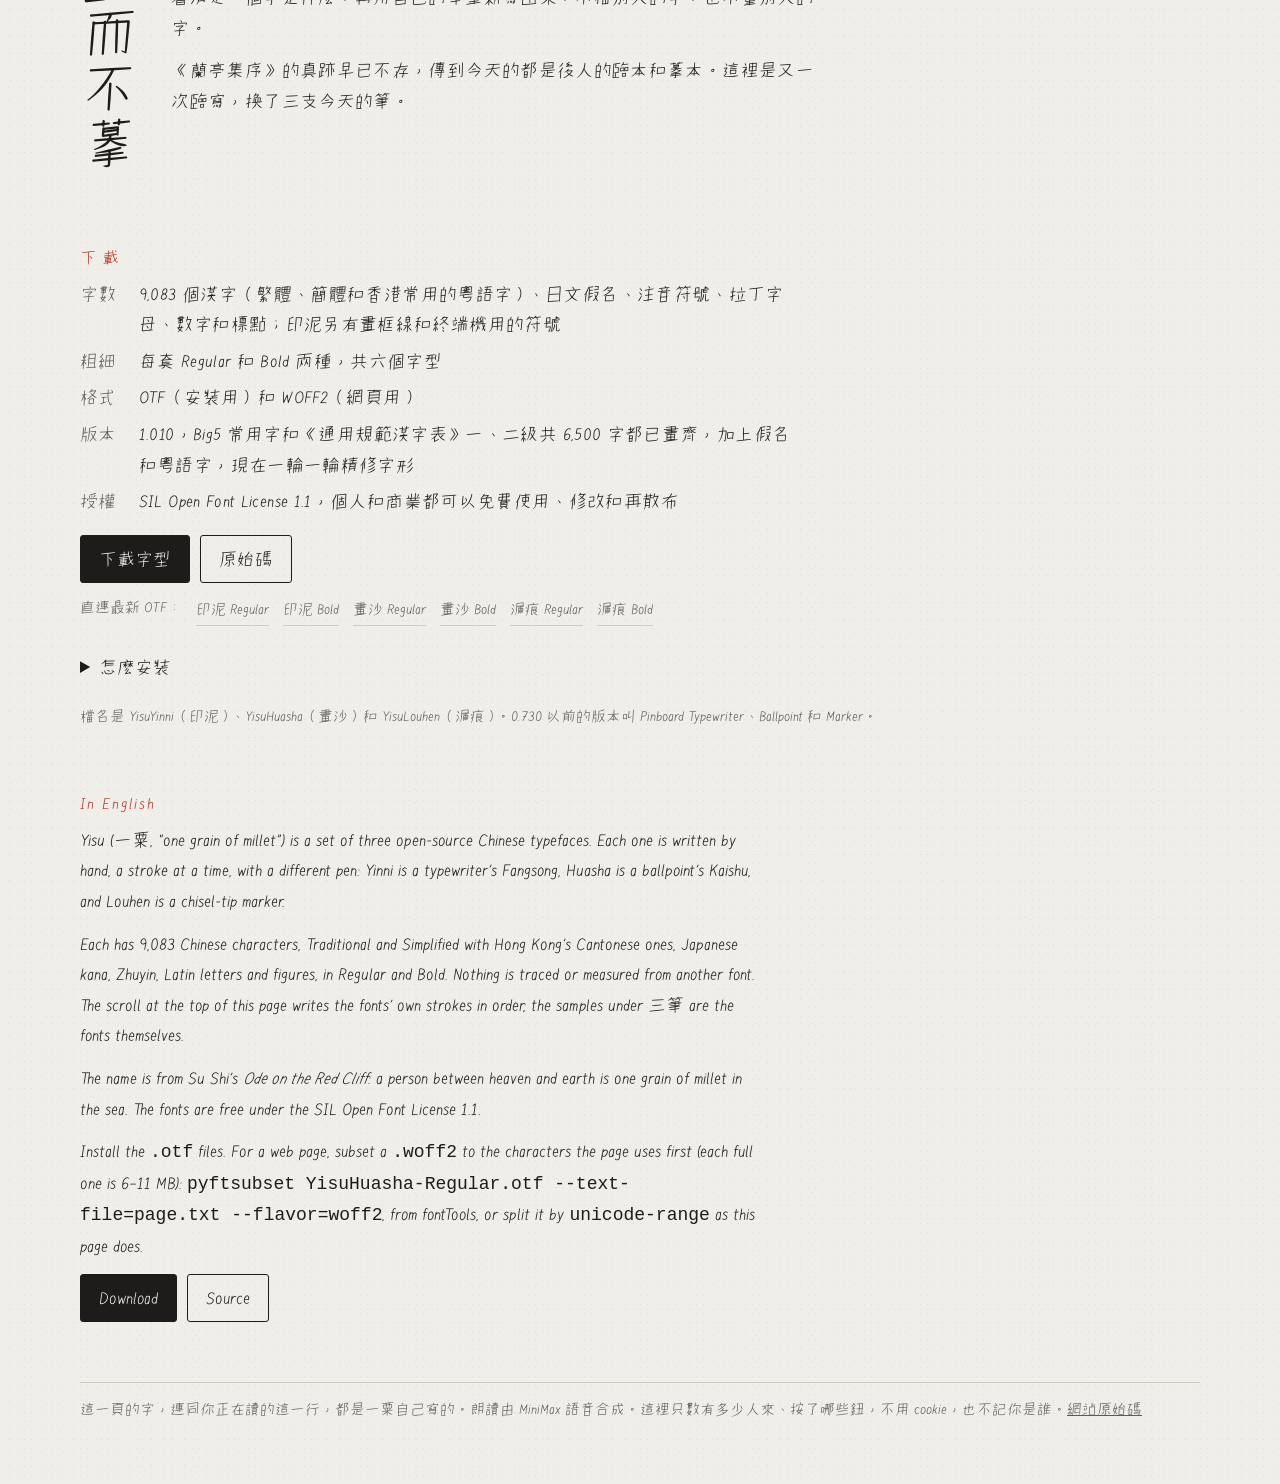
==== commit 83c2f08a: "Fonts 1.010 Co-Authored-By: Claude Opus 5.5 <noreply@anthropic.com>" ====
--- a/public/index.html
+++ b/public/index.html
@@ -22,7 +22,7 @@
 <link rel="icon" href="favicon.png" sizes="32x32" type="image/png">
 <link rel="icon" href="favicon.svg" type="image/svg+xml">
 <link rel="apple-touch-icon" href="apple-touch-icon.png">
-<link rel="preload" href="fonts/huasha-400.woff2?v=12bfbf48" as="font" type="font/woff2" crossorigin>
+<link rel="preload" href="fonts/huasha-400.woff2?v=444ae16d" as="font" type="font/woff2" crossorigin>
 <!-- ?2 here and on strokes.js, vo.json and the tester's index.json: under their bare names
      browsers kept these for a day. Now they are asked for again on every visit (public/_headers).
      The stroke buckets (strokes/*.json) are asked for with strokes.js's mark of their contents. -->
@@ -392,7 +392,7 @@
     <dt>字數</dt><dd>9,083 個漢字（繁體、簡體和香港常用的粵語字）、日文假名、注音符號、拉丁字母、數字和標點；印泥另有畫框線和終端機用的符號</dd>
     <dt>粗細</dt><dd>每套 Regular 和 Bold 兩種，共六個字型</dd>
     <dt>格式</dt><dd>OTF（安裝用）和 WOFF2（網頁用）</dd>
-    <dt>版本</dt><dd>1.009，Big5 常用字和《通用規範漢字表》一、二級共 6,500 字都已畫齊，加上假名和粵語字，現在一輪一輪精修字形</dd>
+    <dt>版本</dt><dd>1.010，Big5 常用字和《通用規範漢字表》一、二級共 6,500 字都已畫齊，加上假名和粵語字，現在一輪一輪精修字形</dd>
     <dt>授權</dt><dd>SIL Open Font License 1.1，個人和商業都可以免費使用、修改和再散布</dd>
   </dl>
   <div class="get"><a class="main" href="https://github.com/zjlgdx/yisu-fonts/releases/latest" target="_blank" rel="noopener">下載字型</a><a href="https://github.com/zjlgdx/yisu-fonts" target="_blank" rel="noopener">原始碼</a></div>
--- a/public/fonts/faces.css
+++ b/public/fonts/faces.css
@@ -1,8 +1,8 @@
 /* Made by tools/webfonts.py. */
-@font-face { font-family: "Yisu Yinni"; font-weight: 400; font-display: swap; src: url(yinni-400.woff2?v=02650e35) format("woff2"); }
-@font-face { font-family: "Yisu Yinni"; font-weight: 700; font-display: swap; src: url(yinni-700.woff2?v=db95b51d) format("woff2"); }
-@font-face { font-family: "Yisu Huasha"; font-weight: 400; font-display: swap; src: url(huasha-400-t.woff2?v=02f4084e) format("woff2"); unicode-range: U+4E03,U+4E14,U+4E16,U+4E18,U+4E39,U+4E4E-4E4F,U+4E8B,U+4E91,U+4EA4,U+4EA6,U+4ECB,U+4ED6,U+4ED9,U+4EF0,U+4F11,U+4F5C,U+4F69,U+4FC2,U+4FCA,U+4FE1,U+4FEF,U+4FF1,U+5026,U+5049,U+5091,U+50BE,U+513C,U+5149,U+5167,U+516C,U+5176-5177,U+51A0,U+51CC,U+51DD,U+5206,U+5217,U+52DD,U+52E2,U+5316,U+5340,U+53CA-53CB,U+53D6,U+53E8,U+541B,U+5433,U+547D,U+54C1,U+54C9,U+5531,U+559C,U+55DA,U+55DF,U+5617,U+56DB,U+56E0,U+56FA,U+570B,U+5712,U+5747,U+5750,U+5805,U+5831,U+589C,U+589F,U+58EB,U+58EF,U+590F,U+5916,U+592B,U+5931,U+5937,U+5949,U+594F,U+5951,U+5984,U+5A1B,U+5B5F,U+5B64,U+5B78,U+5B7A,U+5B97,U+5BA2-5BA4,U+5BAE,U+5BB0,U+5BB6,U+5BD2,U+5BDF,U+5BE7,U+5BF6,U+5C01,U+5C04,U+5C07,U+5C0D,U+5C3A,U+5C48,U+5C64,U+5C6C,U+5CA1,U+5CF6,U+5DBC,U+5DD2,U+5DDD-5DDE,U+5E1D,U+5E37,U+5E76,U+5E78,U+5E7D,U+5E9C,U+5EA7,U+5EAD,U+5EE3,U+5EEC,U+5F26,U+5F31,U+5F4C,U+5F69,U+5F6D,U+5F90,U+5FA1,U+5FB9,U+5FC3,U+5FD7,U+6069,U+606D,U+609F-60A0,U+60B2,U+60BC,U+60C5,U+60DC,U+60E0,U+610F,U+611F,U+6128,U+6155,U+615A,U+6168,U+61F7,U+61FF,U+621F,U+6276,U+627F,U+6295,U+62AB,U+62B1,U+6367-6368,U+63A7,U+6416,U+64AB,U+64B2,U+6545,U+6548,U+6558,U+6562,U+65AF,U+65B7,U+65E2,U+65EC,U+660F,U+6613-6614,U+661F,U+6668,U+666F,U+6687,U+66A2,U+66E0,U+66F2,U+670B,U+671B,U+671D,U+671F,U+6731,U+674E,U+6795,U+67F1,U+6842,U+6851,U+6881,U+6893,U+68DF,U+68E8,U+694A,U+6975,U+6986,U+69BB,U+6A39,U+6A3D,U+6ABB,U+6B23,U+6B4C,U+6B61-6B62,U+6B64,U+6B66,U+6B7B,U+6B8A,U+6BA4,U+6BBF,U+6C0F,U+6C23,U+6C40,U+6C5F,U+6CC1,U+6CC9,U+6CDB,U+6CE2,U+6D25,U+6D32,U+6D66,U+6D69-6D6A,U+6DB8,U+6DF1,U+6E1A,U+6E56,U+6E9F,U+6EFF,U+6F01,U+6F54,U+6F58,U+6F66,U+6F6D,U+6FA4,U+6FF1,U+7051,U+70BA,U+7109,U+7136,U+7159,U+723D-723E,U+7269,U+72C2,U+7316,U+7336,U+7368,U+7389,U+73E0,U+750C-750D,U+751F,U+752B,U+7570,U+7576,U+758F,U+75DB,U+767B-767C,U+767E,U+76C8,U+76CA,U+76DB,U+76E1,U+76EE,U+76F8,U+7704,U+7747,U+7762-7763,U+77DA,U+77E3,U+77E5,U+77ED,U+798A,U+79CB,U+79FB,U+7A3D,U+7A7A,U+7A88,U+7A95,U+7AAE,U+7AC4,U+7AE0,U+7AE5,U+7AED,U+7B0F,U+7B75,U+7BA1,U+7C2A,U+7C3E,U+7C4D,U+7C5F,U+7D06,U+7D2B,U+7D72,U+7DA0,U+7DAD,U+7E08,U+7E31,U+7E61,U+7E93,U+7E96,U+7F77,U+7F8E,U+7FBD,U+7FE0,U+7FFC,U+8001,U+8005,U+8056,U+8072-8073,U+807D,U+80FD,U+81F4,U+81FA,U+8207-820A,U+820D,U+821B,U+821E-821F,U+8233,U+8238,U+8266,U+82B3,U+82E5,U+832B,U+8332,U+834A,U+83EF,U+840D,U+842C,U+8466,U+8543,U+8655,U+865B,U+86DF,U+8821,U+883B,U+8861,U+8882,U+895C,U+895F,U+897F,U+898B,U+8996,U+89BA,U+89F4,U+8A00,U+8A17,U+8A2A,U+8A5E,U+8A60,U+8A95,U+8AA6,U+8ABC,U+8AF8,U+8B1D,U+8B58,U+8C48,U+8C6B,U+8CA7,U+8CAA,U+8CC8,U+8CD2-8CD3,U+8CF4,U+8D08,U+8D8A,U+8DA3,U+8DA8,U+8DB3,U+8DEF,U+8E81,U+8EAC,U+8ECD,U+8EEB,U+8F4D,U+8FCE,U+8FE5,U+8FF0,U+8FF4,U+9014,U+901D,U+9022,U+9038,U+9044,U+9047,U+904A-904B,U+904F,U+9054,U+9059,U+9060,U+9077,U+907A,U+90E1,U+9109,U+9119,U+9130,U+9134,U+914C,U+9152,U+91C7,U+91CC,U+92B7,U+937E,U+9418,U+9580,U+95AD,U+95BB,U+95BD,U+95DC,U+95E5,U+962E,U+963F,U+9663,U+966A,U+9673,U+9678,U+967D,U+9685,U+968D,U+96A8,U+96C0-96C1,U+96C4-96C5,U+96D5-96D6,U+96E3,U+96F2,U+9704,U+971C,U+971E,U+9727,U+9732,U+973D,U+9748,U+9752,U+975C,U+975E,U+97FB,U+97FF,U+9803,U+985E,U+98A8,U+98C4,U+98DB,U+98DF,U+9918,U+991E,U+9928,U+9996,U+99AE,U+99B3,U+99D0,U+99ED,U+9A01,U+9A11,U+9A30,U+9A42,U+9A5A,U+9AB8,U+9AD8,U+9BC9,U+9CE7,U+9CF3-9CF4,U+9D3B,U+9DA9,U+9DB4,U+9E1E,U+9F0E,U+9F61; }
-@font-face { font-family: "Yisu Huasha"; font-weight: 400; font-display: swap; src: url(huasha-400.woff2?v=12bfbf48) format("woff2"); }
-@font-face { font-family: "Yisu Huasha"; font-weight: 700; font-display: swap; src: url(huasha-700.woff2?v=ec7241d0) format("woff2"); }
-@font-face { font-family: "Yisu Louhen"; font-weight: 400; font-display: swap; src: url(louhen-400.woff2?v=8a4e6f60) format("woff2"); }
-@font-face { font-family: "Yisu Louhen"; font-weight: 700; font-display: swap; src: url(louhen-700.woff2?v=9ea652e6) format("woff2"); }
+@font-face { font-family: "Yisu Yinni"; font-weight: 400; font-display: swap; src: url(yinni-400.woff2?v=30c88bb9) format("woff2"); }
+@font-face { font-family: "Yisu Yinni"; font-weight: 700; font-display: swap; src: url(yinni-700.woff2?v=00a22317) format("woff2"); }
+@font-face { font-family: "Yisu Huasha"; font-weight: 400; font-display: swap; src: url(huasha-400-t.woff2?v=e86bfa1d) format("woff2"); unicode-range: U+4E03,U+4E14,U+4E16,U+4E18,U+4E39,U+4E4E-4E4F,U+4E8B,U+4E91,U+4EA4,U+4EA6,U+4ECB,U+4ED6,U+4ED9,U+4EF0,U+4F11,U+4F5C,U+4F69,U+4FC2,U+4FCA,U+4FE1,U+4FEF,U+4FF1,U+5026,U+5049,U+5091,U+50BE,U+513C,U+5149,U+5167,U+516C,U+5176-5177,U+51A0,U+51CC,U+51DD,U+5206,U+5217,U+52DD,U+52E2,U+5316,U+5340,U+53CA-53CB,U+53D6,U+53E8,U+541B,U+5433,U+547D,U+54C1,U+54C9,U+5531,U+559C,U+55DA,U+55DF,U+5617,U+56DB,U+56E0,U+56FA,U+570B,U+5712,U+5747,U+5750,U+5805,U+5831,U+589C,U+589F,U+58EB,U+58EF,U+590F,U+5916,U+592B,U+5931,U+5937,U+5949,U+594F,U+5951,U+5984,U+5A1B,U+5B5F,U+5B64,U+5B78,U+5B7A,U+5B97,U+5BA2-5BA4,U+5BAE,U+5BB0,U+5BB6,U+5BD2,U+5BDF,U+5BE7,U+5BF6,U+5C01,U+5C04,U+5C07,U+5C0D,U+5C3A,U+5C48,U+5C64,U+5C6C,U+5CA1,U+5CF6,U+5DBC,U+5DD2,U+5DDD-5DDE,U+5E1D,U+5E37,U+5E76,U+5E78,U+5E7D,U+5E9C,U+5EA7,U+5EAD,U+5EE3,U+5EEC,U+5F26,U+5F31,U+5F4C,U+5F69,U+5F6D,U+5F90,U+5FA1,U+5FB9,U+5FC3,U+5FD7,U+6069,U+606D,U+609F-60A0,U+60B2,U+60BC,U+60C5,U+60DC,U+60E0,U+610F,U+611F,U+6128,U+6155,U+615A,U+6168,U+61F7,U+61FF,U+621F,U+6276,U+627F,U+6295,U+62AB,U+62B1,U+6367-6368,U+63A7,U+6416,U+64AB,U+64B2,U+6545,U+6548,U+6558,U+6562,U+65AF,U+65B7,U+65E2,U+65EC,U+660F,U+6613-6614,U+661F,U+6668,U+666F,U+6687,U+66A2,U+66E0,U+66F2,U+670B,U+671B,U+671D,U+671F,U+6731,U+674E,U+6795,U+67F1,U+6842,U+6851,U+6881,U+6893,U+68DF,U+68E8,U+694A,U+6975,U+6986,U+69BB,U+6A39,U+6A3D,U+6ABB,U+6B23,U+6B4C,U+6B61-6B62,U+6B64,U+6B66,U+6B7B,U+6B8A,U+6BA4,U+6BBF,U+6C0F,U+6C23,U+6C40,U+6C5F,U+6CC1,U+6CC9,U+6CDB,U+6CE2,U+6D25,U+6D32,U+6D66,U+6D69-6D6A,U+6DB8,U+6DF1,U+6E1A,U+6E56,U+6E9F,U+6EFF,U+6F01,U+6F54,U+6F58,U+6F66,U+6F6D,U+6FA4,U+6FF1,U+7051,U+70BA,U+7109,U+7136,U+7159,U+723D-723E,U+7269,U+72C2,U+7316,U+7336,U+7368,U+7389,U+73E0,U+750C-750D,U+751F,U+752B,U+7570,U+7576,U+758F,U+75DB,U+767B-767C,U+767E,U+76C8,U+76CA,U+76DB,U+76E1,U+76EE,U+76F8,U+7704,U+7747,U+7762-7763,U+77DA,U+77E3,U+77E5,U+77ED,U+798A,U+79CB,U+79FB,U+7A3D,U+7A7A,U+7A88,U+7A95,U+7AAE,U+7AC4,U+7AE0,U+7AE5,U+7AED,U+7B0F,U+7B75,U+7BA1,U+7C2A,U+7C3E,U+7C4D,U+7C5F,U+7D06,U+7D2B,U+7D72,U+7DA0,U+7DAD,U+7E08,U+7E31,U+7E61,U+7E93,U+7E96,U+7F77,U+7F8E,U+7FBD,U+7FE0,U+7FFC,U+8001,U+8005,U+8056,U+8072-8073,U+807D,U+80FD,U+81F4,U+81FA,U+8207-820A,U+820D,U+821B,U+821E-821F,U+8233,U+8238,U+8266,U+82B3,U+82E5,U+832B,U+8332,U+834A,U+83EF,U+840D,U+842C,U+8466,U+8543,U+8655,U+865B,U+86DF,U+8821,U+883B,U+8861,U+8882,U+895C,U+895F,U+897F,U+898B,U+8996,U+89BA,U+89F4,U+8A00,U+8A17,U+8A2A,U+8A5E,U+8A60,U+8A95,U+8AA6,U+8ABC,U+8AF8,U+8B1D,U+8B58,U+8C48,U+8C6B,U+8CA7,U+8CAA,U+8CC8,U+8CD2-8CD3,U+8CF4,U+8D08,U+8D8A,U+8DA3,U+8DA8,U+8DB3,U+8DEF,U+8E81,U+8EAC,U+8ECD,U+8EEB,U+8F4D,U+8FCE,U+8FE5,U+8FF0,U+8FF4,U+9014,U+901D,U+9022,U+9038,U+9044,U+9047,U+904A-904B,U+904F,U+9054,U+9059,U+9060,U+9077,U+907A,U+90E1,U+9109,U+9119,U+9130,U+9134,U+914C,U+9152,U+91C7,U+91CC,U+92B7,U+937E,U+9418,U+9580,U+95AD,U+95BB,U+95BD,U+95DC,U+95E5,U+962E,U+963F,U+9663,U+966A,U+9673,U+9678,U+967D,U+9685,U+968D,U+96A8,U+96C0-96C1,U+96C4-96C5,U+96D5-96D6,U+96E3,U+96F2,U+9704,U+971C,U+971E,U+9727,U+9732,U+973D,U+9748,U+9752,U+975C,U+975E,U+97FB,U+97FF,U+9803,U+985E,U+98A8,U+98C4,U+98DB,U+98DF,U+9918,U+991E,U+9928,U+9996,U+99AE,U+99B3,U+99D0,U+99ED,U+9A01,U+9A11,U+9A30,U+9A42,U+9A5A,U+9AB8,U+9AD8,U+9BC9,U+9CE7,U+9CF3-9CF4,U+9D3B,U+9DA9,U+9DB4,U+9E1E,U+9F0E,U+9F61; }
+@font-face { font-family: "Yisu Huasha"; font-weight: 400; font-display: swap; src: url(huasha-400.woff2?v=444ae16d) format("woff2"); }
+@font-face { font-family: "Yisu Huasha"; font-weight: 700; font-display: swap; src: url(huasha-700.woff2?v=a5ebab97) format("woff2"); }
+@font-face { font-family: "Yisu Louhen"; font-weight: 400; font-display: swap; src: url(louhen-400.woff2?v=1bb9c103) format("woff2"); }
+@font-face { font-family: "Yisu Louhen"; font-weight: 700; font-display: swap; src: url(louhen-700.woff2?v=030306ec) format("woff2"); }
